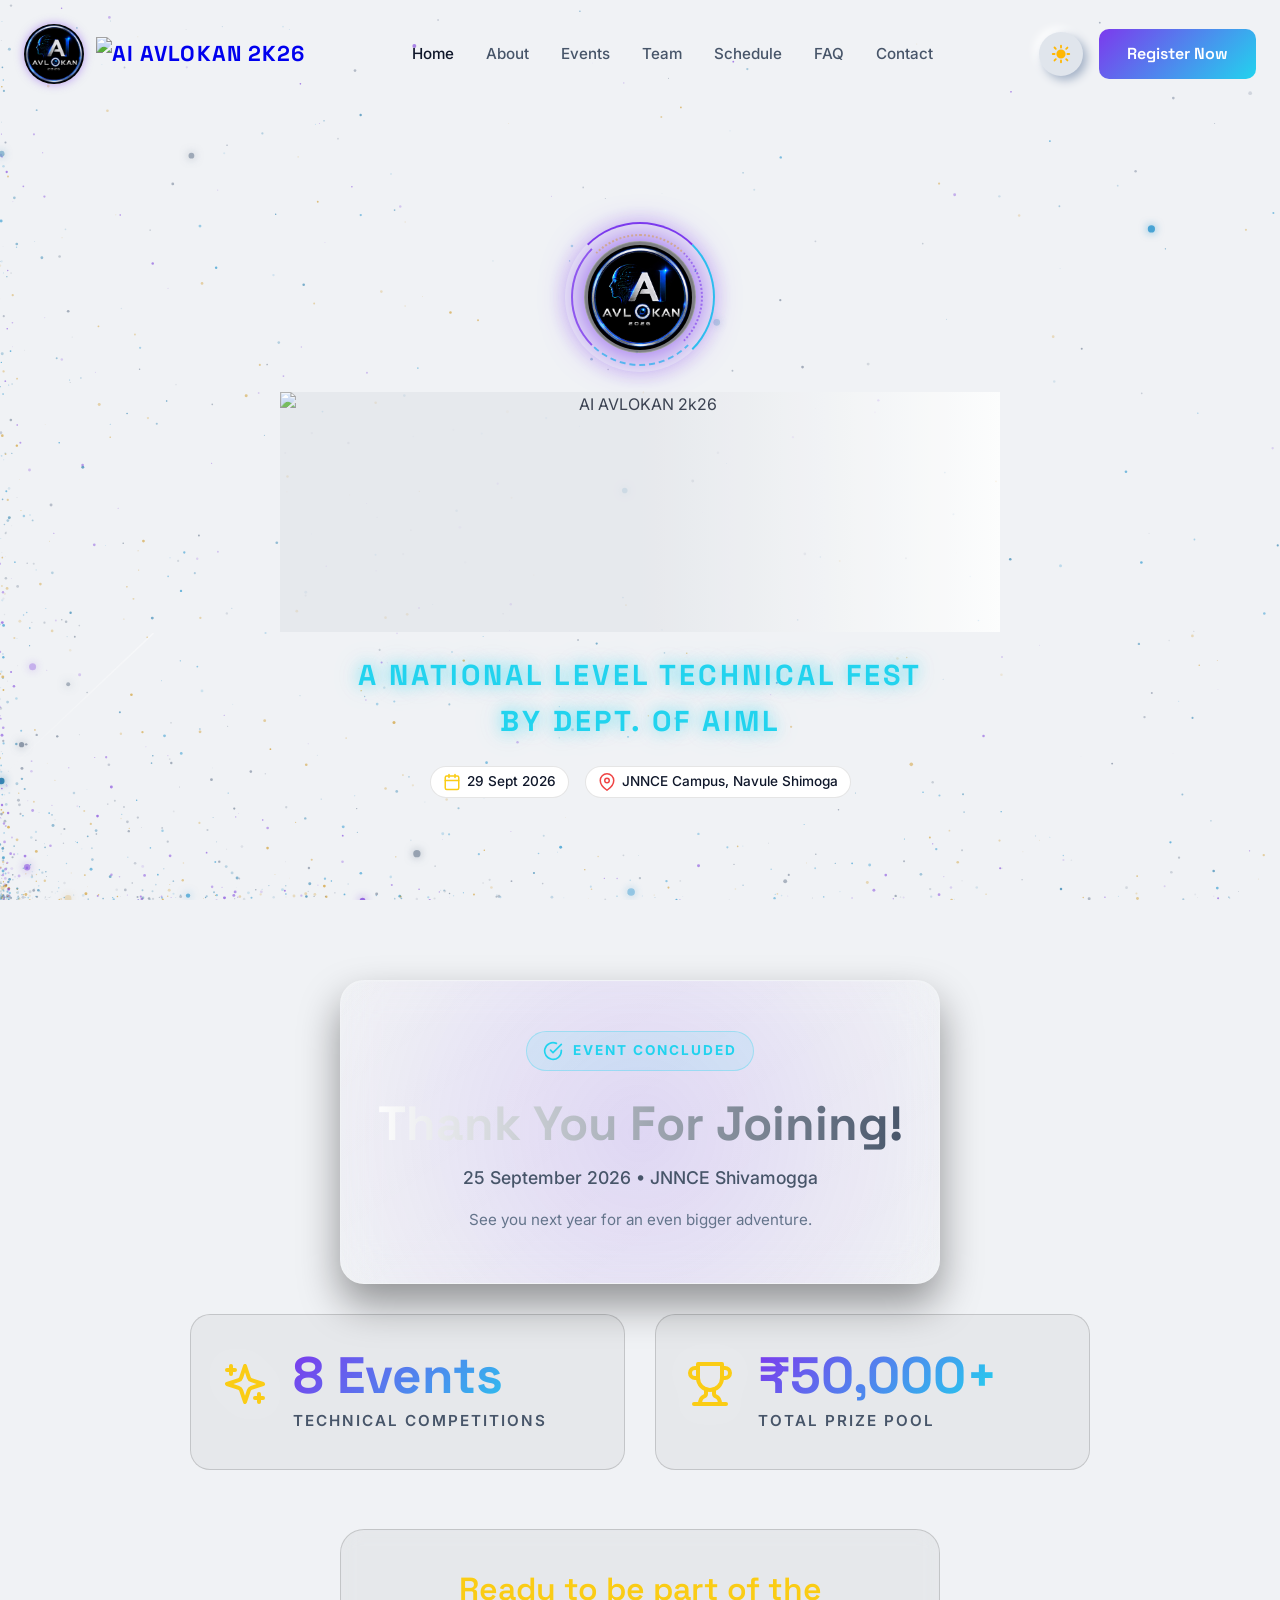
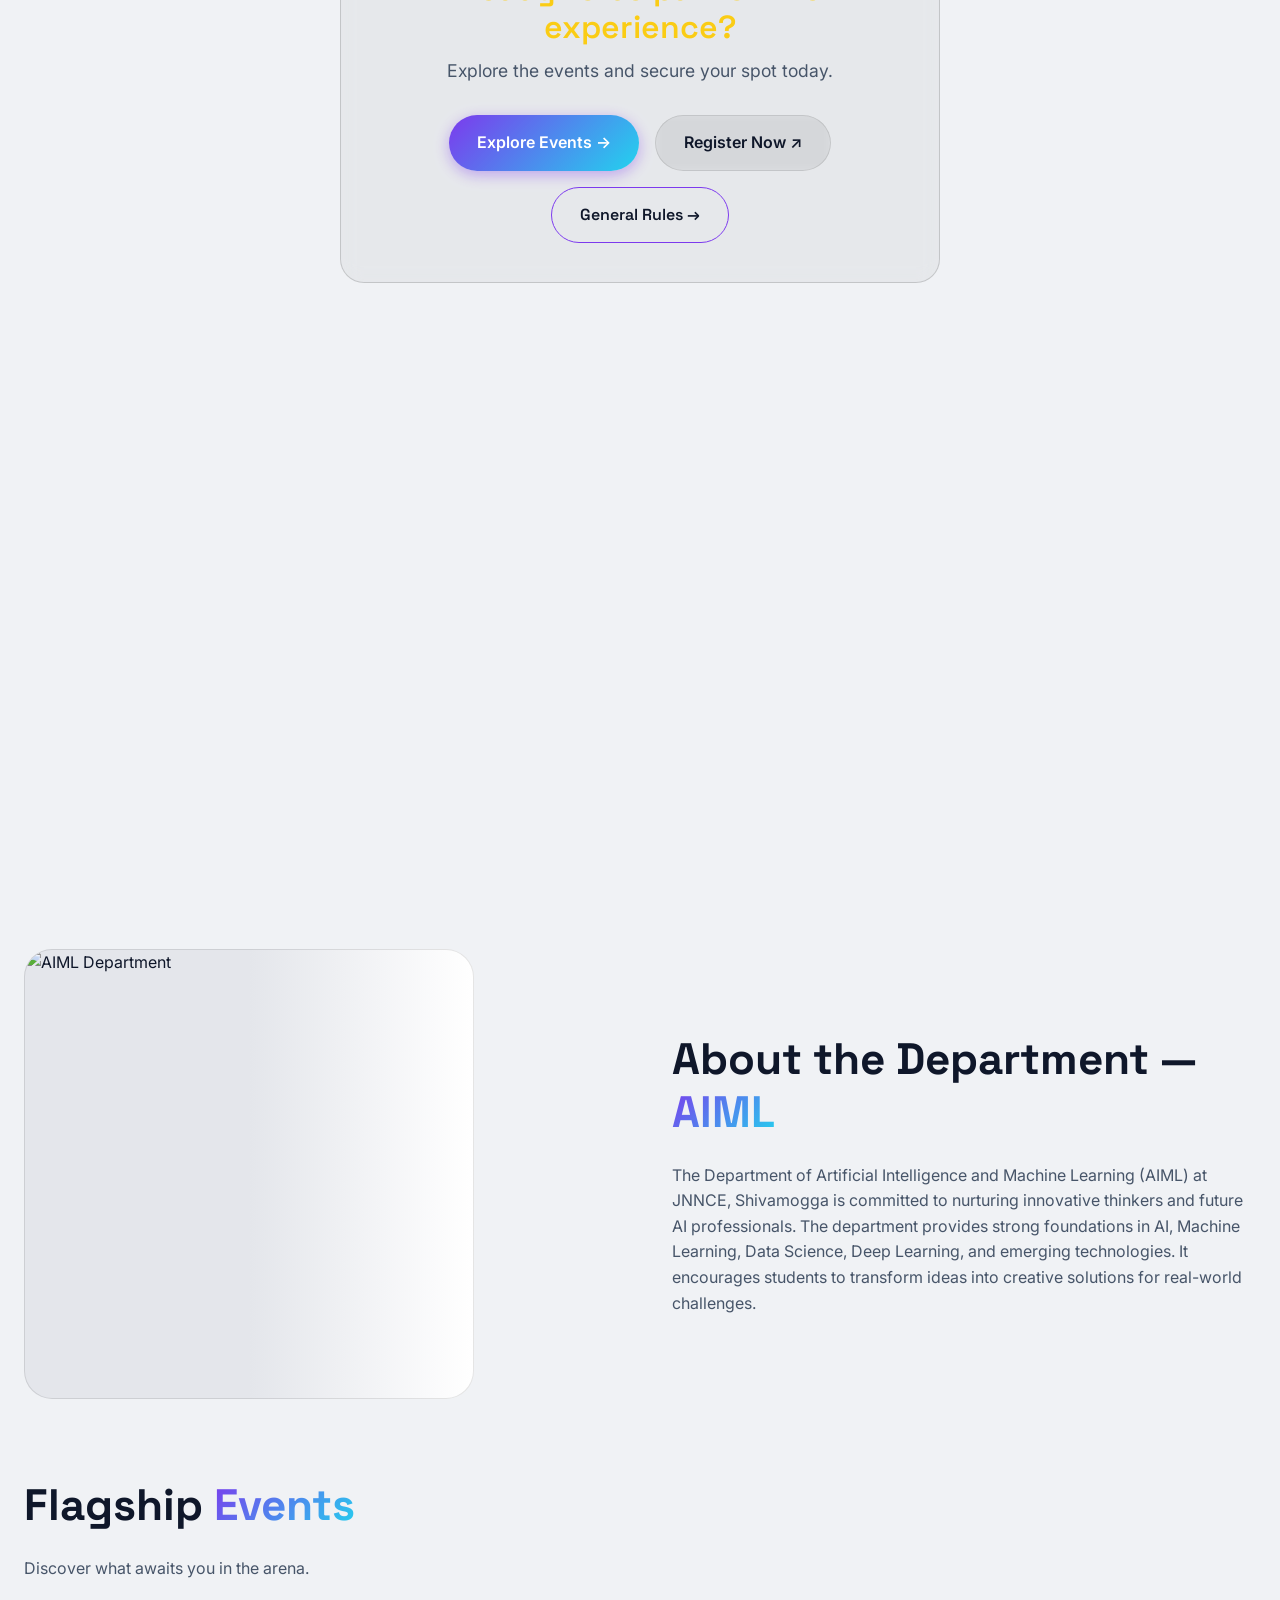
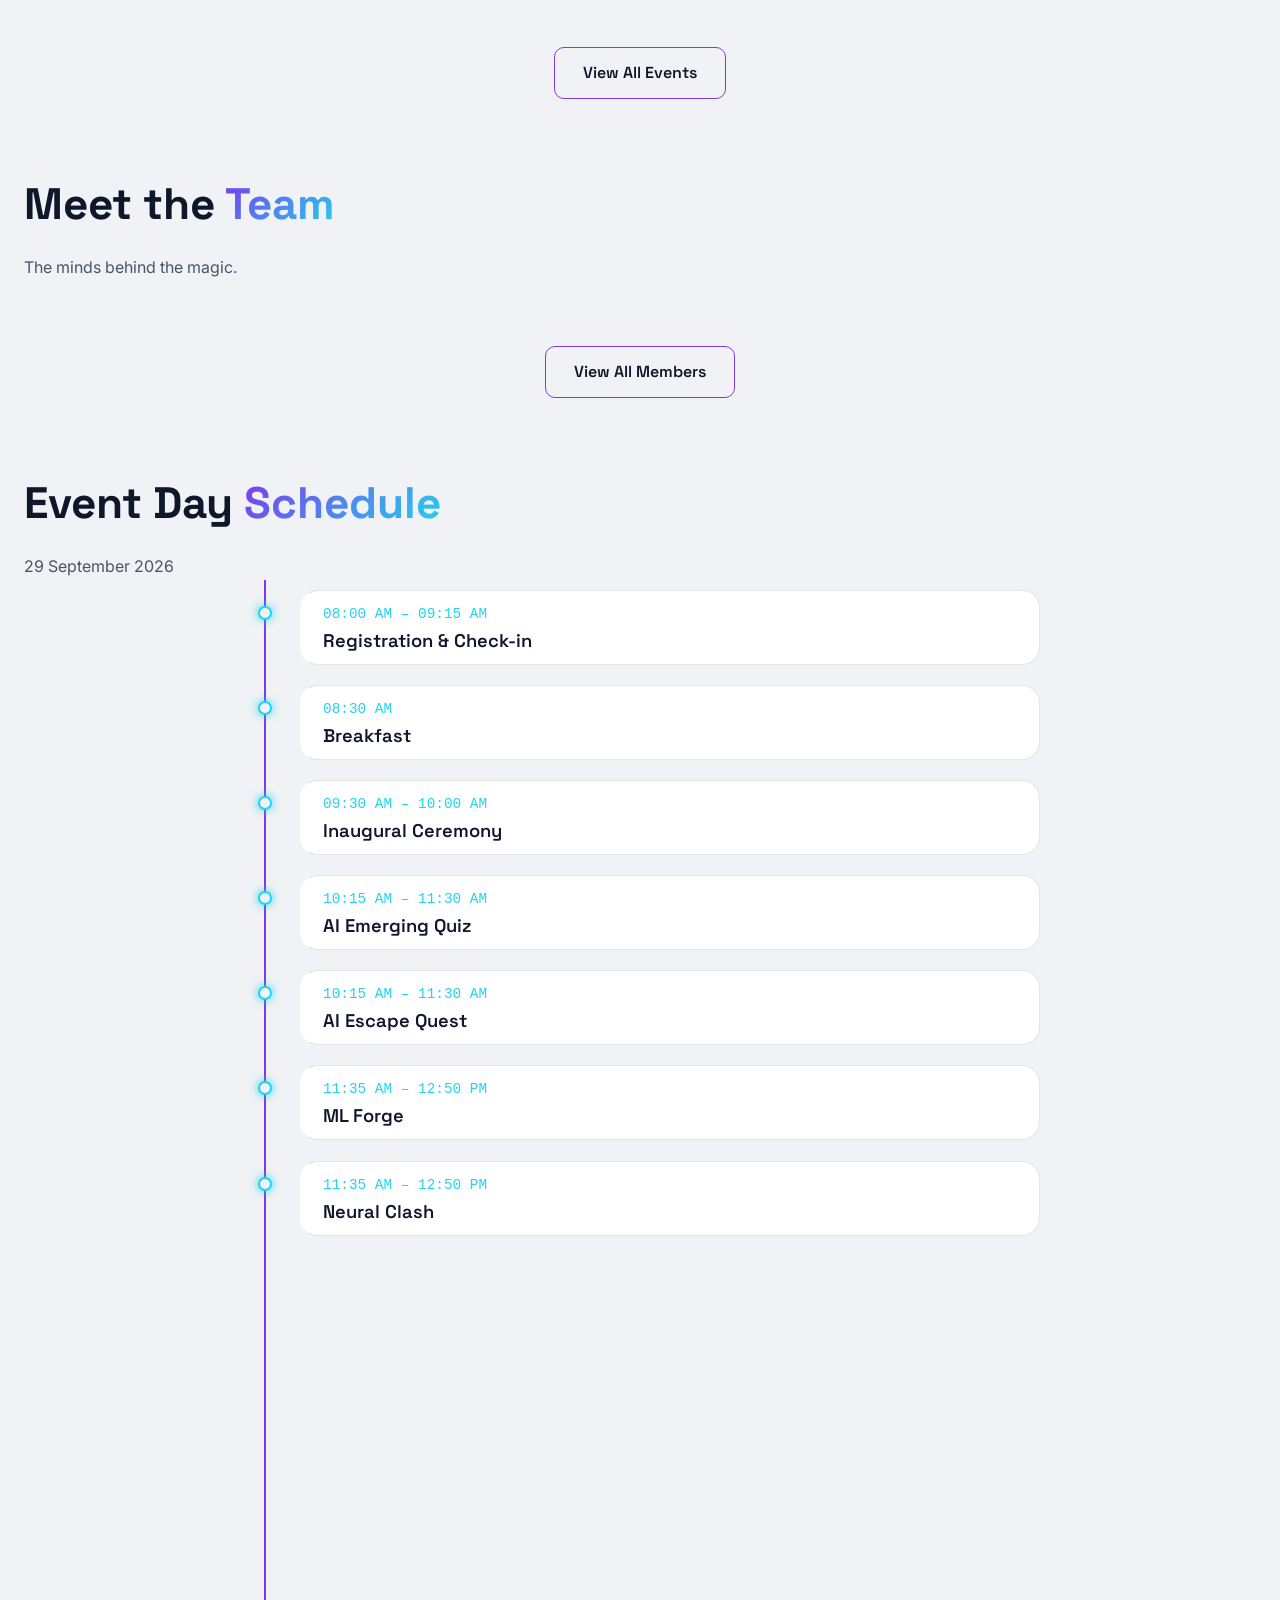
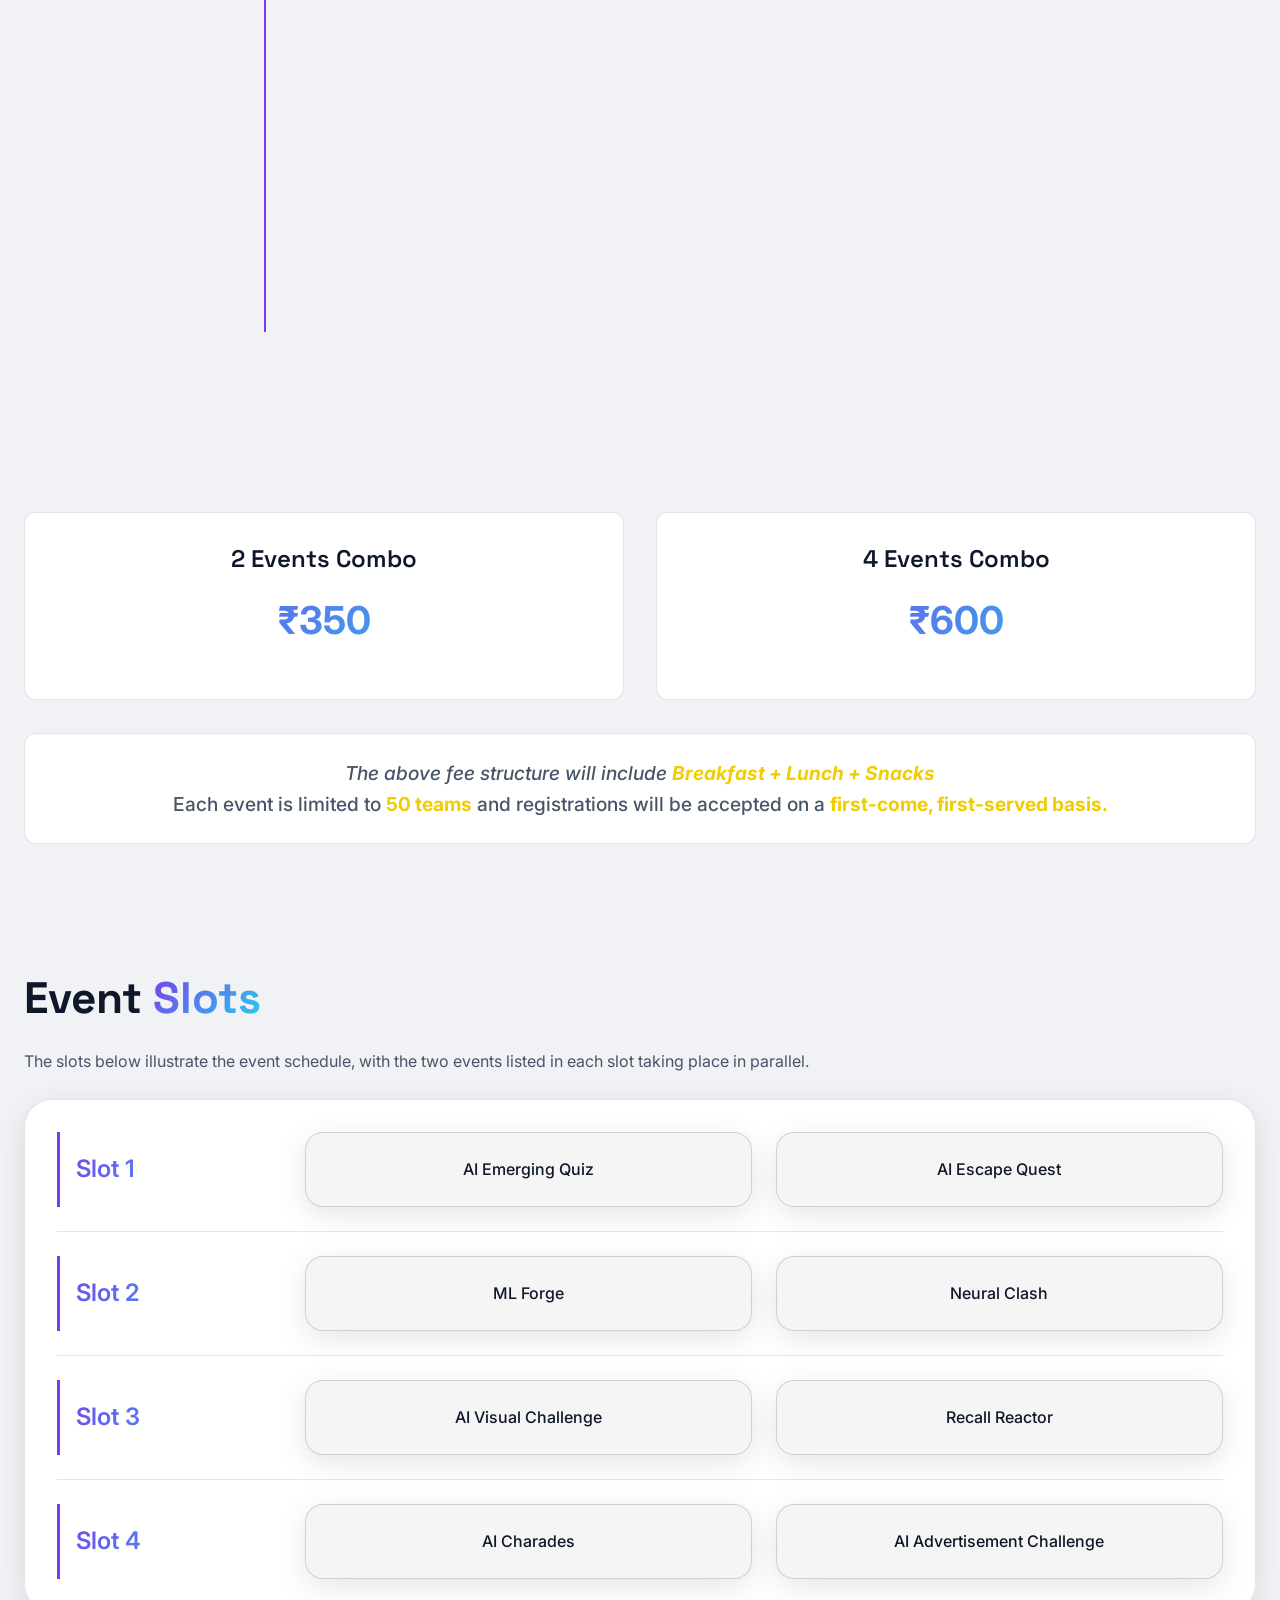
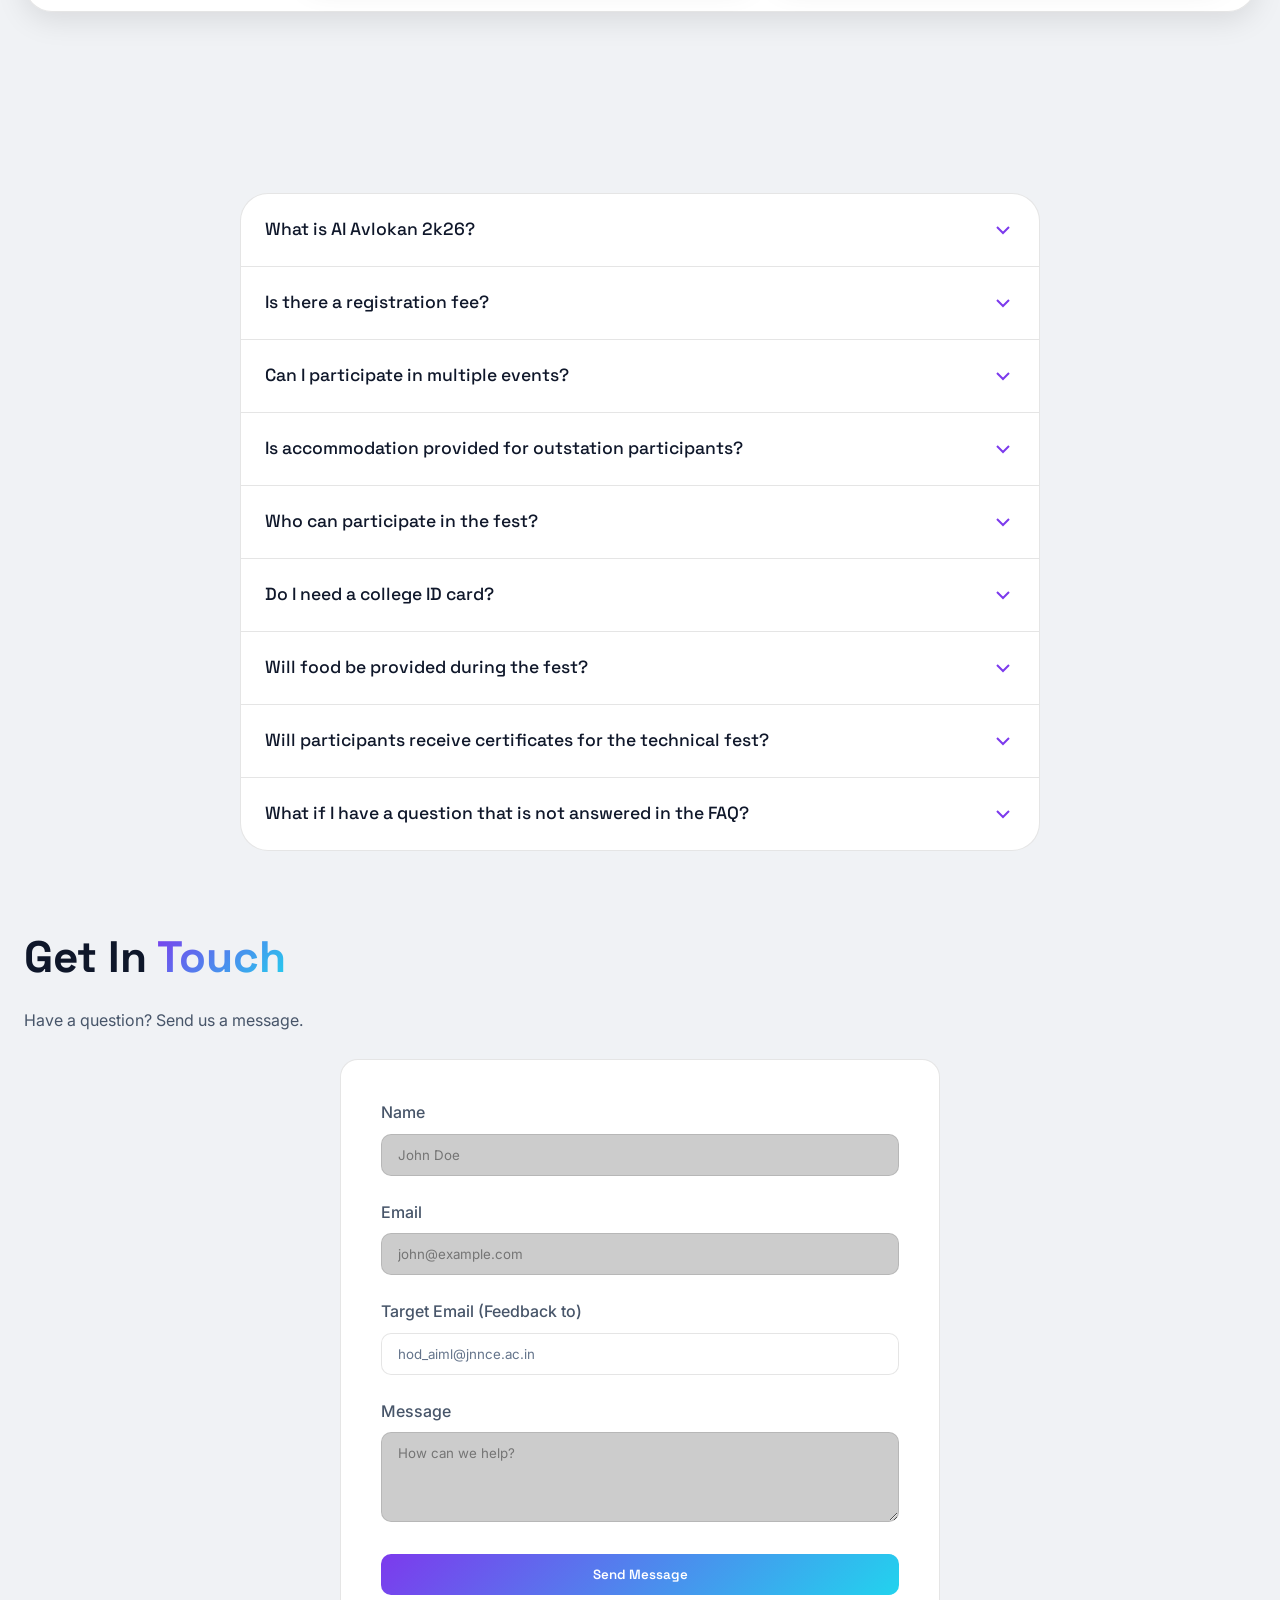
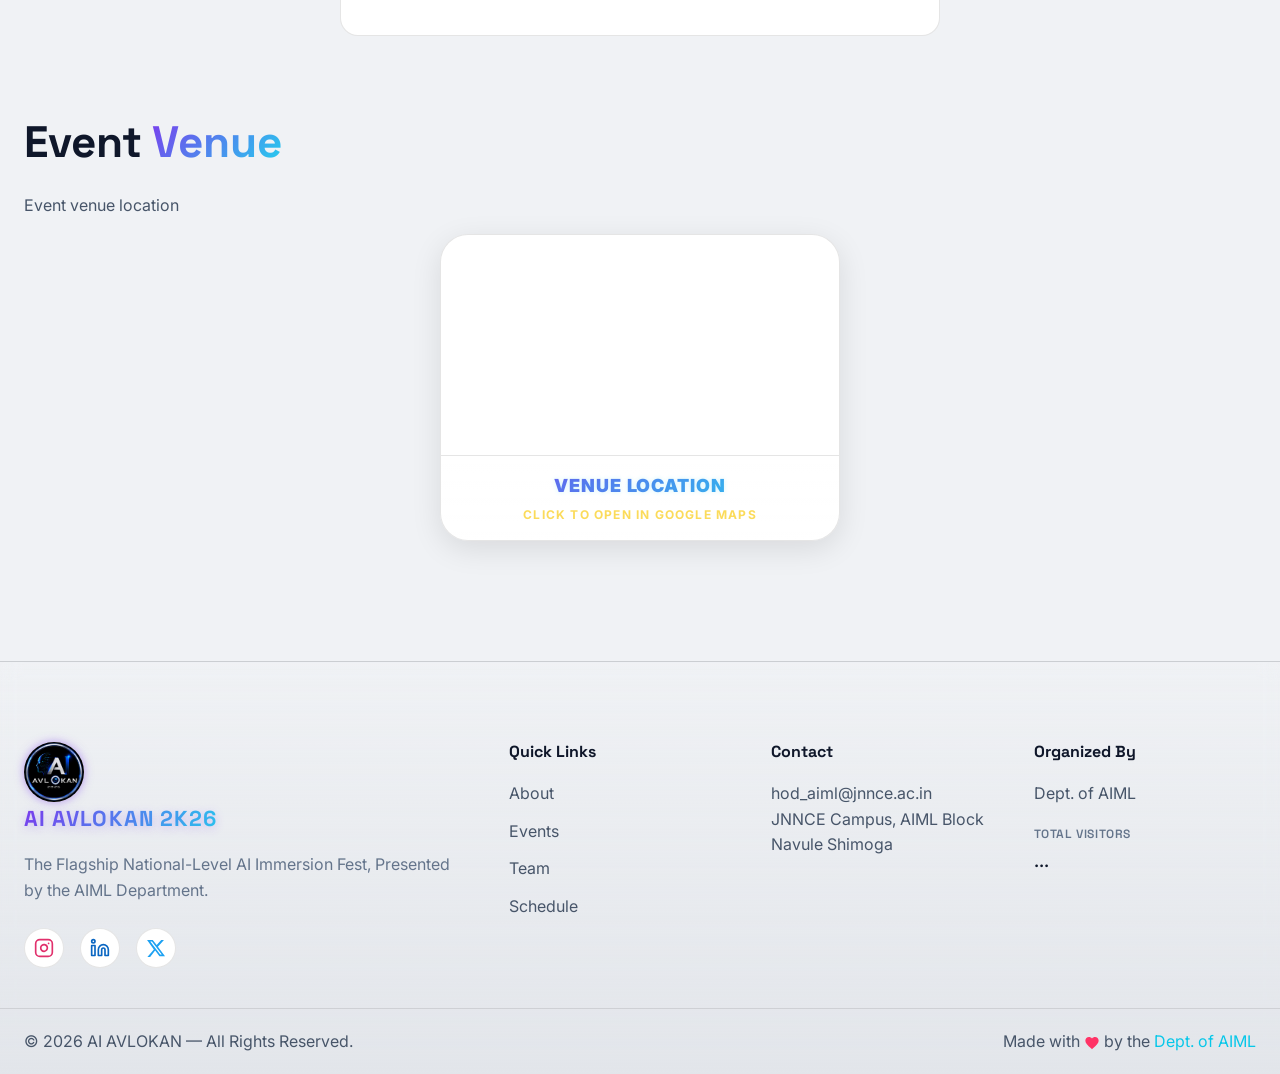
==== index.html @ 53b82b9b "logo change and 2 rule book change and ctrl+s on all the pages" ====
<!DOCTYPE html>
<html lang="en">

<head>
  <meta charset="UTF-8">
  <meta name="viewport" content="width=device-width, initial-scale=1.0">
  <title>AI AVLOKAN 2k26 | AIML Technical Fest</title>
  <meta name="description"
    content="AI AVLOKAN 2k26 is a premium National Level Technical Fest organized by the Dept. of AIML. Experience the future of technology, innovation, and AI.">

  <!-- Fonts -->
  <link rel="preconnect" href="https://fonts.googleapis.com">
  <link rel="preconnect" href="https://fonts.gstatic.com" crossorigin>
  <link
    href="https://fonts.googleapis.com/css2?family=Inter:wght@400;500;600&family=Space+Grotesk:wght@500;700&display=swap"
    rel="stylesheet">
  <link rel="icon" type="image/png" href="assets/images/AIMLLOGO.png">

  <!-- CSS -->
  <link rel="stylesheet" href="css/style.css">
  <link rel="stylesheet" href="css/animations.css">
  <link rel="stylesheet" href="css/components.css"> <!-- Will create this for component specific styles -->
  <link href="https://unpkg.com/aos@2.3.4/dist/aos.css" rel="stylesheet" />
  <script src="js/theme.js"></script>
</head>

<body>
  <!-- ========================================================
       AR/VR ENTRY OVERLAY
       ======================================================== -->
  <div id="vr-entry" aria-hidden="true">
    <div class="atmosphere"></div>
    <div class="boot-label">INITIALIZING IMMERSIVE INTERFACE</div>
    <div class="goggles" aria-hidden="true">
      <div class="goggle-shell">
        <svg viewBox="0 0 1793 904" preserveAspectRatio="none">
          <defs>
            <filter id="glow" x="-100%" y="-100%" width="300%" height="300%">
              <feGaussianBlur stdDeviation="5" result="blur" />
              <feMerge>
                <feMergeNode in="blur" />
                <feMergeNode in="SourceGraphic" />
              </feMerge>
            </filter>
            <filter id="waveGlow" x="-50%" y="-100%" width="200%" height="300%">
              <feGaussianBlur stdDeviation="2" result="b" />
              <feMerge>
                <feMergeNode in="b" />
                <feMergeNode in="SourceGraphic" />
              </feMerge>
            </filter>
          </defs>
          <path class="frame-glow"
            d="M170 493 C170 302 330 187 510 187 C650 187 743 224 896 224 C1050 224 1140 187 1285 187 C1465 187 1625 302 1625 493 C1625 683 1465 798 1285 798 C1140 798 1050 660 896 660 C743 660 650 798 510 798 C330 798 170 683 170 493Z" />
          <path class="frame-glow-2"
            d="M184 493 C184 315 335 202 512 202 C655 202 758 238 896 238 C1035 238 1137 202 1281 202 C1458 202 1609 315 1609 493 C1609 671 1458 784 1281 784 C1137 784 1035 646 896 646 C758 646 655 784 512 784 C335 784 184 671 184 493Z" />
          <path
            d="M225 493 C225 335 365 245 525 245 C660 245 748 278 896 278 C1045 278 1133 245 1268 245 C1428 245 1568 335 1568 493 C1568 650 1428 741 1268 741 C1133 741 1045 607 896 607 C748 607 660 741 525 741 C365 741 225 650 225 493Z"
            fill="none" stroke="rgba(141,67,255,.22)" stroke-width="1" />
        </svg>
      </div>
      <div class="lens">
        <div class="data-noise"></div>
        <div class="side-control left">
          <div class="side-arc"></div>
          <div class="ticks"></div>
        </div>
        <div class="side-control right">
          <div class="side-arc"></div>
          <div class="ticks"></div>
        </div>
        <div class="center-seam"></div>
        <section class="hud">
          <div class="hud-frame"></div>
          <div class="hud-dots"><i></i><i></i><i></i><i></i></div>
          <div class="cross a"></div>
          <div class="cross b"></div>
          <div class="hud-title">AI AVLOKAN 2k26</div>
          <div class="hud-meta">SYSTEM / BOOT / IMMERSIVE INTERFACE</div>
          <div class="hud-progress">
            <div class="progress-fill"></div>
            <div class="progress-sheen"></div>
          </div>
          <div class="percent" id="percent-value">0 %</div>
        </section>
        <div class="telemetry">
          <div class="dial">50</div>
          <div class="dial">87</div>
          <div class="dial">21</div>
          <div class="bars">
            <span></span><span></span><span></span><span></span><span></span><span></span><span></span><span></span><span></span>
          </div>
        </div>
        <div class="wave">
          <svg viewBox="0 0 180 70" preserveAspectRatio="none">
            <path
              d="M0 36 C16 10 28 58 43 36 S67 2 83 36 S111 69 128 36 S153 17 180 36 L180 54 C153 35 145 54 128 54 S99 38 83 54 S58 76 43 54 S16 34 0 54Z" />
          </svg>
        </div>
        <div class="brand-mark">TF</div>
      </div>
    </div>
  </div>

  <!-- Scroll Progress -->
  <div id="scroll-progress"></div>

  <!-- Navbar -->
  <nav class="navbar">
    <div class="container navbar__inner">
      <a href="index.html" class="navbar__logo">
        <img src="assets/images/AI_AVLOKAN_LOGO.jpeg" alt="Logo" class="logo-mark-img dynamic-logo">
        <img src="assets/images/AI_AVLOKAN_2k26.png" alt="AI AVLOKAN 2K26" class="logo-text-img">
      </a>

      <div class="nav-links">
        <a href="index.html" class="active">Home</a>
        <a href="#about">About</a>
        <a href="events.html">Events</a>
        <a href="team.html">Team</a>
        <a href="#schedule">Schedule</a>
        <a href="#faq">FAQ</a>
        <a href="#contact">Contact</a>
        <a href="#register" class="btn btn-primary mobile-nav-cta registration-btn" style="color: white;">Register
          Now</a>
      </div>

      <div class="nav-actions">
        <button id="theme-toggle" class="neu-btn" aria-label="Toggle theme">
          <!-- Sun SVG -->
          <svg class="theme-icon sun-icon" viewBox="0 0 24 24">
            <path
              d="M12,2A1,1,0,0,1,13,3V5A1,1,0,0,1,11,5V3A1,1,0,0,1,12,2Zm0,16a1,1,0,0,1,1,1v2a1,1,0,0,1-2,0V19A1,1,0,0,1,12,18ZM4.22,4.22A1,1,0,0,1,5.64,4.22L7.05,5.64a1,1,0,0,1-1.41,1.41L4.22,5.64A1,1,0,0,1,4.22,4.22ZM16.95,16.95a1,1,0,0,1,1.41,0l1.41,1.41a1,1,0,0,1-1.41,1.41l-1.41-1.41A1,1,0,0,1,16.95,16.95ZM2,12a1,1,0,0,1,1-1H5A1,1,0,0,1,5,13H3A1,1,0,0,1,2,12Zm16,0a1,1,0,0,1,1-1h2a1,1,0,0,1,0,2H19A1,1,0,0,1,18,12ZM4.22,19.78a1,1,0,0,1,0-1.41L5.64,16.95a1,1,0,0,1,1.41,1.41l-1.41,1.41A1,1,0,0,1,4.22,19.78ZM16.95,7.05a1,1,0,0,1,0-1.41l1.41-1.41a1,1,0,0,1,1.41,1.41L18.36,7.05A1,1,0,0,1,16.95,7.05ZM12,7A5,5,0,1,0,17,12,5,5,0,0,0,12,7Z" />
          </svg>
          <!-- Moon SVG -->
          <svg class="theme-icon moon-icon" viewBox="0 0 24 24">
            <path
              d="M20.74,17.26A10,10,0,1,1,6.74,3.26a1,1,0,0,1,1,1.21,8,8,0,1,0,11.83,11.83A1,1,0,0,1,20.74,17.26Z" />
          </svg>
        </button>
        <a href="#register" class="btn btn-primary nav-cta registration-btn">Register Now</a>
        <div class="burger-wrap">
          <button class="menu-toggle burger" aria-label="Toggle menu" aria-expanded="false">
            <div class="lines">
              <span></span>
              <span></span>
              <span></span>
            </div>
          </button>
        </div>
      </div>
    </div>
  </nav>

  <!-- Hero Section -->
  <header class="hero">
    <div class="hero__content">
      <div class="hero__logo-wrapper" aria-hidden="true">
        <div class="multi-ring-container">
          <div class="ring ring-1"></div>
          <div class="ring ring-2"></div>
          <div class="ring ring-3"></div>
          <div class="ring ring-core">
            <img src="assets/images/AI_AVLOKAN_LOGO.jpeg" alt="AIML Logo" class="core-inner-img dynamic-logo">
          </div>
        </div>
      </div>

      <div class="hero__wordmark-slot">
        <!-- Replaces plain text title -->
        <img src="assets/images/AI_AVLOKAN.png" alt="AI AVLOKAN 2k26" class="hero__wordmark glitch-flicker skeleton"
          loading="lazy" onload="this.classList.remove('skeleton')">
      </div>

      <p class="hero__tagline" style="margin: 0 15px;">A National Level Technical Fest by Dept. of AIML</p>

      <div class="hero__meta reveal reveal-delay-2">
        <span class="badge"><svg width="18" height="18" viewBox="0 0 24 24" fill="none" stroke="var(--accent-gold)"
            stroke-width="2" stroke-linecap="round" stroke-linejoin="round" style="margin-right: 6px;">
            <rect x="3" y="4" width="18" height="18" rx="2" ry="2"></rect>
            <line x1="16" y1="2" x2="16" y2="6"></line>
            <line x1="8" y1="2" x2="8" y2="6"></line>
            <line x1="3" y1="10" x2="21" y2="10"></line>
          </svg> 29 Sept 2026</span>
        <span class="badge"><svg width="18" height="18" viewBox="0 0 24 24" fill="none" stroke="var(--live-red)"
            stroke-width="2" stroke-linecap="round" stroke-linejoin="round" style="margin-right: 6px;">
            <path d="M21 10c0 7-9 13-9 13s-9-6-9-13a9 9 0 0 1 18 0z"></path>
            <circle cx="12" cy="10" r="3"></circle>
          </svg> JNNCE Campus, Navule Shimoga</span>
      </div>
    </div>

  </header>

  <!-- Countdown & Stats -->
  <section class="countdown-stats" id="stats">
    <div class="container">
      <div id="countdown-container">
        <div id="countdown-grid" class="cyber-countdown reveal">

          <div class="cyber-box" data-aos="flip-up" data-aos-delay="0">
            <div class="flip-digit" id="cd-days">00</div>
            <small>DAYS</small>
          </div>

          <div class="cyber-box" data-aos="flip-up" data-aos-delay="150">
            <div class="flip-digit" id="cd-hours">00</div>
            <small>HOURS</small>
          </div>

          <div class="cyber-box" data-aos="flip-up" data-aos-delay="300">
            <div class="flip-digit" id="cd-mins">00</div>
            <small>MINS</small>
          </div>

          <div class="cyber-box" data-aos="flip-up" data-aos-delay="450">
            <div class="flip-digit" id="cd-secs">00</div>
            <small>SECS</small>
          </div>

        </div>
      </div>
      <div id="countdown-message" class="countdown-message text-center" style="display:none;"></div>

      <div id="stats-section" class="cyber-stats-grid reveal reveal-delay-1">
        <div class="cyber-stat-panel">
          <div class="cyber-stat-icon">
            <svg width="48" height="48" viewBox="0 0 24 24" fill="none" stroke="var(--accent-gold)" stroke-width="2"
              stroke-linecap="round" stroke-linejoin="round">
              <path
                d="m12 3-1.912 5.813a2 2 0 0 1-1.275 1.275L3 12l5.813 1.912a2 2 0 0 1 1.275 1.275L12 21l1.912-5.813a2 2 0 0 1 1.275-1.275L21 12l-5.813-1.912a2 2 0 0 1-1.275-1.275L12 3Z">
              </path>
              <path d="M5 3v4"></path>
              <path d="M19 17v4"></path>
              <path d="M3 5h4"></path>
              <path d="M17 19h4"></path>
            </svg>
          </div>
          <div class="cyber-stat-info" data-aos="fade-left">
            <h2 class="stat-number" data-target="8" data-suffix=" Events">0</h2>
            <p>Technical Competitions</p>
          </div>
        </div>
        <div class="cyber-stat-panel" data-aos="fade-right">
          <div class="cyber-stat-icon">
            <svg width="48" height="48" viewBox="0 0 24 24" fill="none" stroke="var(--accent-gold)" stroke-width="2"
              stroke-linecap="round" stroke-linejoin="round">
              <path d="M6 9H4.5a2.5 2.5 0 0 1 0-5H6"></path>
              <path d="M18 9h1.5a2.5 2.5 0 0 0 0-5H18"></path>
              <path d="M4 22h16"></path>
              <path d="M10 14.66V17c0 .55-.47.98-.97 1.21C7.85 18.75 7 20.24 7 22"></path>
              <path d="M14 14.66V17c0 .55.47.98.97 1.21C16.15 18.75 17 20.24 17 22"></path>
              <path d="M18 2H6v7a6 6 0 0 0 12 0V2Z"></path>
            </svg>
          </div>
          <div class="cyber-stat-info">
            <h2 class="stat-number" data-target="50000" data-prefix="₹" data-suffix="+">0</h2>
            <p>Total Prize Pool</p>
          </div>
        </div>
      </div>

      <div class="cta-group reveal reveal-delay-2">
        <h3 class="cta-headline" style="color: var(--accent-gold);">Ready to be part of the experience?</h3>
        <p class="cta-subtext">Explore the events and secure your spot today.</p>
        <div class="cta-buttons">
          <a href="events.html" class="cta-btn-primary">Explore Events &rarr;</a>
          <a href="#register" class="cta-btn-secondary registration-btn">Register Now &nearr;</a>
          <a href="#" class="btn btn-secondary general-rules-btn"
            style="padding: 14px 28px; border-radius: 50px;">General Rules &rarr;</a>
        </div>
      </div>
    </div>
  </section>

  <!-- About Section -->
  <section id="about" class="about-section">
    <div class="container">
      <div class="about-grid">
        <div class="about-content reveal-left">
          <h2>About <span class="gradient-text">AI AVLOKAN 2k26</span></h2>
          <p>AI AVLOKAN 2K26 is the Flagship National-Level AI Immersion Fest, presented by the AIML Department of
            JNNCE, Shivamogga.
            It brings together students, innovators, and AI enthusiasts to explore the exciting world of Artificial
            Intelligence and emerging technologies.
            Through engaging challenges, quizzes, creative competitions, and hands-on experiences, participants put
            their skills and ideas to the test.
            The fest is designed to foster innovation, collaboration, creativity, and problem-solving in a dynamic
            AI-driven environment.</p>
          <div class="about-chips">
            <span class="chip">AI Challenges</span>
            <span class="chip">Tech Competitions</span>
            <span class="chip">Future Tech</span>
            <span class="chip">AI Innovation</span>
          </div>
        </div>
        <div class="about-image reveal-right">
          <img src="assets/images/AI_AVLOKAN_LOGO.jpeg" alt="Fest Event" class="skeleton glass-panel" loading="lazy"
            onload="this.classList.remove('skeleton')">
        </div>
      </div>

      <div class="about-grid reverse-mobile mt-6">
        <div class="about-image reveal-left">
          <img src="https://res.cloudinary.com/dsojrrb9j/image/upload/v1787410666/falcon_logo_eytegb.jpg"
            alt="AIML Department" class="skeleton glass-panel" loading="lazy"
            onload="this.classList.remove('skeleton')">
        </div>
        <div class="about-content reveal-right">
          <h2>About the Department &mdash; <span class="gradient-text">AIML</span></h2>
          <p>The Department of Artificial Intelligence and Machine Learning (AIML) at JNNCE, Shivamogga is committed to
            nurturing innovative thinkers and future AI professionals.
            The department provides strong foundations in AI, Machine Learning, Data Science, Deep Learning, and
            emerging technologies. It encourages students to transform ideas into creative solutions for real-world
            challenges.</p>
        </div>
      </div>
    </div>
  </section>

  <!-- Events Preview Section -->
  <section id="events" class="events-section">
    <div class="container">
      <div class="section-header reveal">
        <h2>Flagship <span class="gradient-text">Events</span></h2>
        <p style="padding-bottom: 25px;">Discover what awaits you in the arena.</p>
      </div>

      <!-- Injected by events.js -->
      <div id="featured-event-container" class="featured-event-grid"></div>

      <div class="centered-cta mt-4 reveal">
        <a href="events.html" class="btn btn-secondary">View All Events</a>
      </div>
    </div>
  </section>

  <!-- Team Preview Section -->
  <section id="team" class="team-section">
    <div class="container">
      <div class="section-header reveal">
        <h2>Meet the <span class="gradient-text">Team</span></h2>
        <p style="padding-bottom: 25px;">The minds behind the magic.</p>
      </div>

      <!-- Injected by team.js -->
      <div id="team-preview-container" class="team-grid"></div>

      <div class="centered-cta mt-4 reveal">
        <a href="team.html" class="btn btn-secondary">View All Members</a>
      </div>
    </div>
  </section>

  <!-- Schedule Section -->
  <section id="schedule" class="schedule-section">
    <div class="container">
      <div class="section-header reveal">
        <h2>Event Day <span class="gradient-text">Schedule</span></h2>
        <p>29 September 2026</p>
      </div>

      <div class="timeline">
        <!-- Rendered via HTML for simplicity -->
        <div class="timeline-item reveal">
          <div class="timeline-dot"></div>
          <div class="timeline-content glass-panel">
            <span class="time">08:00 AM – 09:15 AM</span>
            <h3>Registration & Check-in</h3>
          </div>
        </div>
        <div class="timeline-item reveal">
          <div class="timeline-dot"></div>
          <div class="timeline-content glass-panel">
            <span class="time">08:30 AM</span>
            <h3>Breakfast</h3>
          </div>
        </div>
        <div class="timeline-item reveal">
          <div class="timeline-dot"></div>
          <div class="timeline-content glass-panel">
            <span class="time">09:30 AM – 10:00 AM</span>
            <h3>Inaugural Ceremony</h3>
          </div>
        </div>
        <div class="timeline-item reveal">
          <div class="timeline-dot"></div>
          <div class="timeline-content glass-panel">
            <span class="time">10:15 AM – 11:30 AM</span>
            <h3>AI Emerging Quiz</h3>
          </div>
        </div>
        <div class="timeline-item reveal">
          <div class="timeline-dot"></div>
          <div class="timeline-content glass-panel">
            <span class="time">10:15 AM – 11:30 AM</span>
            <h3>AI Escape Quest</h3>
          </div>
        </div>
        <div class="timeline-item reveal">
          <div class="timeline-dot"></div>
          <div class="timeline-content glass-panel">
            <span class="time">11:35 AM – 12:50 PM</span>
            <h3>ML Forge</h3>
          </div>
        </div>
        <div class="timeline-item reveal">
          <div class="timeline-dot"></div>
          <div class="timeline-content glass-panel">
            <span class="time">11:35 AM – 12:50 PM</span>
            <h3>Neural Clash</h3>
          </div>
        </div>
        <div class="timeline-item reveal">
          <div class="timeline-dot"></div>
          <div class="timeline-content glass-panel">
            <span class="time">12:50 PM – 01:45 PM</span>
            <h3>Lunch</h3>
          </div>
        </div>
        <div class="timeline-item reveal">
          <div class="timeline-dot"></div>
          <div class="timeline-content glass-panel">
            <span class="time">02:00 PM – 03:30 PM</span>
            <h3>AI Visual Challenge</h3>
          </div>
        </div>
        <div class="timeline-item reveal">
          <div class="timeline-dot"></div>
          <div class="timeline-content glass-panel">
            <span class="time">02:00 PM – 03:30 PM</span>
            <h3>Recall Reactor</h3>
          </div>
        </div>
        <div class="timeline-item reveal">
          <div class="timeline-dot"></div>
          <div class="timeline-content glass-panel">
            <span class="time">03:40 PM – 05:00 PM</span>
            <h3>AI Advertisement Challenge</h3>
          </div>
        </div>
        <div class="timeline-item reveal">
          <div class="timeline-dot"></div>
          <div class="timeline-content glass-panel">
            <span class="time">03:40 PM – 05:00 PM</span>
            <h3>AI Charades</h3>
          </div>
        </div>
        <div class="timeline-item reveal">
          <div class="timeline-dot"></div>
          <div class="timeline-content glass-panel">
            <span class="time">05:15 PM – 06:00 PM</span>
            <h3>Valedictory & Prize Distribution</h3>
          </div>
        </div>
        <div class="timeline-item reveal">
          <div class="timeline-dot"></div>
          <div class="timeline-content glass-panel">
            <span class="time">06:15 PM</span>
            <h3>Snacks & Conclusion</h3>
          </div>
        </div>
      </div>
    </div>
  </section>

  <!-- Fee Structure Section -->
  <section id="fee-structure" class="fee-section" style="padding: 4rem 0;">
    <div class="container">
      <div class="section-header reveal">
        <h2>Fee <span class="gradient-text">Structure</span></h2>
      </div>
      <div class="fee-cards"
        style="display: flex; gap: 2rem; justify-content: center; flex-wrap: wrap; text-align: center;">
        <div class="fee-card glass-panel reveal" style="padding: 2rem; border-radius: 12px; flex: 1; min-width: 250px;">
          <h3>2 Events Combo</h3>
          <p class="gradient-text" style="font-size: clamp(2rem, 3vw, 2.5rem); font-weight: bold; margin: 1rem 0;">₹350
          </p>
        </div>
        <div class="fee-card glass-panel reveal" style="padding: 2rem; border-radius: 12px; flex: 1; min-width: 250px;">
          <h3>4 Events Combo</h3>
          <p class="gradient-text" style="font-size: clamp(2rem, 3vw, 2.5rem); font-weight: bold; margin: 1rem 0;">₹600
          </p>
        </div>
      </div>
      <div class="fee-note glass-panel reveal"
        style="margin-top: 2rem; padding: 1.5rem; text-align: center; border-radius: 12px;">
        <p style="margin: 0; font-size: 1.2rem; font-weight: 500;"><em>The above fee structure will include <strong
              style="color: #f0cc00ff;">Breakfast + Lunch + Snacks</strong></em></p>
        <p style="margin: 0; font-size: 1.2rem; font-weight: 500;">
          Each event is limited to <strong style="color: #f0cc00ff;">50 teams</strong> and registrations will be
          accepted on a
          <strong style="color: #f0cc00ff;">first-come, first-served basis.</strong>
        </p>
      </div>
    </div>
  </section>

  <!-- Slots Section -->
  <section id="slots" class="slots-section" style="padding: 4rem 0;">
    <div class="container">
      <div class="section-header reveal">
        <h2>Event <span class="gradient-text">Slots</span></h2>
        <p style="padding-bottom: 25px; color: var(--text-secondary);">
          The slots below illustrate the event schedule, with the two events listed in each slot taking place in
          parallel.
        </p>
      </div>

      <div class="slots-container reveal">

        <!-- Slot 1 -->
        <div class="slot-row">
          <div class="slot-name gradient-text">Slot 1</div>
          <div class="slot-event">AI Emerging Quiz</div>
          <div class="slot-event">AI Escape Quest</div>
        </div>

        <!-- Slot 2 -->
        <div class="slot-row">
          <div class="slot-name gradient-text">Slot 2</div>
          <div class="slot-event">ML Forge</div>
          <div class="slot-event">Neural Clash</div>
        </div>

        <!-- Slot 3 -->
        <div class="slot-row">
          <div class="slot-name gradient-text">Slot 3</div>
          <div class="slot-event">AI Visual Challenge</div>
          <div class="slot-event">Recall Reactor</div>
        </div>

        <!-- Slot 4 -->
        <div class="slot-row">
          <div class="slot-name gradient-text">Slot 4</div>
          <div class="slot-event">AI Charades</div>
          <div class="slot-event">AI Advertisement Challenge</div>
        </div>

      </div>
    </div>
  </section>

  <!-- FAQ Section -->
  <section id="faq" class="faq-section">
    <div class="container">
      <div class="section-header reveal">
        <h2>Frequently Asked <span class="gradient-text">Questions</span></h2>
      </div>

      <div class="faq-accordion glass-panel reveal">
        <div class="faq-item">
          <div class="faq-question">
            <h3>What is AI Avlokan 2k26?</h3>
            <svg viewBox="0 0 24 24" fill="none" stroke="currentColor" stroke-width="2">
              <path d="M6 9l6 6 6-6" />
            </svg>
          </div>
          <div class="faq-answer">
            <div class="faq-answer-inner">AI Avlokan 2k26 is a national-level technical festival that brings together
              students from colleges and universities to participate in technical competitions,
              challenges, and other exciting events.</div>
          </div>
        </div>
        <div class="faq-item">
          <div class="faq-question">
            <h3>Is there a registration fee?</h3>
            <svg viewBox="0 0 24 24" fill="none" stroke="currentColor" stroke-width="2">
              <path d="M6 9l6 6 6-6" />
            </svg>
          </div>
          <div class="faq-answer">
            <div class="faq-answer-inner">Yes, there is a nominal base registration fee. Check for the Fee Structure
              which is provided.</div>
          </div>
        </div>
        <div class="faq-item">
          <div class="faq-question">
            <h3>Can I participate in multiple events?</h3>
            <svg viewBox="0 0 24 24" fill="none" stroke="currentColor" stroke-width="2">
              <path d="M6 9l6 6 6-6" />
            </svg>
          </div>
          <div class="faq-answer">
            <div class="faq-answer-inner">Yes, as long as the event timings do not overlap. Check the schedule before
              registering.</div>
          </div>
        </div>
        <div class="faq-item">
          <div class="faq-question">
            <h3>Is accommodation provided for outstation participants?</h3>
            <svg viewBox="0 0 24 24" fill="none" stroke="currentColor" stroke-width="2">
              <path d="M6 9l6 6 6-6" />
            </svg>
          </div>
          <div class="faq-answer">
            <div class="faq-answer-inner">Accommodation can be arranged on prior request at a subsidized cost. Please
              inform the Organizers before.</div>
          </div>
        </div>
        <div class="faq-item">
          <div class="faq-question">
            <h3>Who can participate in the fest?</h3>
            <svg viewBox="0 0 24 24" fill="none" stroke="currentColor" stroke-width="2">
              <path d="M6 9l6 6 6-6" />
            </svg>
          </div>
          <div class="faq-answer">
            <div class="faq-answer-inner">Students from colleges, universities, and technical institutions can
              participate. </div>
          </div>
        </div>
        <div class="faq-item">
          <div class="faq-question">
            <h3>Do I need a college ID card?</h3>
            <svg viewBox="0 0 24 24" fill="none" stroke="currentColor" stroke-width="2">
              <path d="M6 9l6 6 6-6" />
            </svg>
          </div>
          <div class="faq-answer">
            <div class="faq-answer-inner">Yes participants are required to present a valid college/institution ID card
              for verification. It is recommended that you carry your ID card throughout the fest.</div>
          </div>
        </div>
        <div class="faq-item">
          <div class="faq-question">
            <h3>Will food be provided during the fest?</h3>
            <svg viewBox="0 0 24 24" fill="none" stroke="currentColor" stroke-width="2">
              <path d="M6 9l6 6 6-6" />
            </svg>
          </div>
          <div class="faq-answer">
            <div class="faq-answer-inner">Yes. Breakfast and lunch will be provided to all registered participants, and
              the cost is included in the registration fee.</div>
          </div>
        </div>
        <div class="faq-item">
          <div class="faq-question">
            <h3>Will participants receive certificates for the technical fest?</h3>
            <svg viewBox="0 0 24 24" fill="none" stroke="currentColor" stroke-width="2">
              <path d="M6 9l6 6 6-6" />
            </svg>
          </div>
          <div class="faq-answer">
            <div class="faq-answer-inner">Yes! All registered participants will receive e-certificates for their
              participation in the fest. In addition, winners of the respective events will receive special winning
              certificates recognizing their achievement and performance.</div>
          </div>
        </div>
        <div class="faq-item">
          <div class="faq-question">
            <h3>What if I have a question that is not answered in the FAQ?</h3>
            <svg viewBox="0 0 24 24" fill="none" stroke="currentColor" stroke-width="2">
              <path d="M6 9l6 6 6-6" />
            </svg>
          </div>
          <div class="faq-answer">
            <div class="faq-answer-inner">You can contact the organizing team through the official contact information
              provided on the website. Our coordinators will be happy to assist you.</div>
          </div>
        </div>
      </div>
    </div>
  </section>

  <!-- Contact Section -->
  <section id="contact" class="contact-section">
    <div class="container">
      <div class="section-header reveal">
        <h2>Get In <span class="gradient-text">Touch</span></h2>
        <p style="padding-bottom: 25px;">Have a question? Send us a message.</p>
      </div>

      <form id="contact-form" class="glass-panel contact-form reveal">
        <div class="form-group">
          <label for="contact-name">Name</label>
          <input type="text" id="contact-name" required placeholder="John Doe">
        </div>
        <div class="form-group">
          <label for="contact-email">Email</label>
          <input type="email" id="contact-email" required placeholder="john@example.com">
        </div>
        <div class="form-group">
          <label for="contact-target">Target Email (Feedback to)</label>
          <input type="email" id="contact-target" value="hod_aiml@jnnce.ac.in" disabled readonly
            style="background-color: rgba(255, 255, 255, 0.05); color: var(--text-muted); cursor: not-allowed;">
        </div>
        <div class="form-group">
          <label for="contact-query">Message</label>
          <textarea id="contact-query" rows="4" required placeholder="How can we help?"></textarea>
        </div>
        <button type="submit" class="btn btn-primary w-full">Send Message</button>
      </form>
    </div>
  </section>

  <!-- Map Widget Section -->
  <section class="location-section">
    <div class="container">
      <div class="section-header reveal">
        <h2>Event <span class="gradient-text">Venue</span></h2>
        <p>Event venue location</p>
      </div>
      <div class="map-widget-container reveal">
        <div class="glass-panel map-widget">
          <!-- CSS Map Filter Wrapper -->
          <div class="map-wrapper">
            <iframe
              src="https://www.google.com/maps/embed?pb=!1m18!1m12!1m3!1d3871.905502549911!2d75.57683586090181!3d13.964230092282794!2m3!1f0!2f0!3f0!3m2!1i1024!2i768!4f13.1!3m3!1m2!1s0x3bbbaede1b7c9bb9%3A0xfb0cf81a73b0ba59!2sJawaharlal%20Nehru%20New%20College%20of%20Engineering!5e0!3m2!1sen!2sin!4v1787333043260!5m2!1sen!2sin"
              width="100%" height="100%" style="border: 0;" allowfullscreen="" loading="lazy"
              referrerpolicy="no-referrer-when-downgrade" title="Venue Map"></iframe>
          </div>
          <!-- Map Link Section -->
          <a href="https://maps.app.goo.gl/XaLKGMwWPM69o3AC6" target="_blank" rel="noreferrer" class="map-link">
            <div class="map-link-title gradient-text">Venue Location</div>
            <div class="map-link-subtitle">Click to open in Google Maps</div>
          </a>
        </div>
      </div>
    </div>
  </section>

  <!-- Footer -->
  <footer class="footer mt-5">
    <div class="container footer-grid">
      <div class="footer-col">
        <a href="index.html" class="navbar__logo">
          <img src="assets/images/AI_AVLOKAN_LOGO.jpeg" alt="Logo" class="logo-mark-img dynamic-logo">
          <span class="logo-text">AI AVLOKAN 2K26</span>
        </a>
        <p class="mt-2 text-muted">The Flagship National-Level AI Immersion Fest, Presented by the AIML Department.</p>
        <div class="social-icons mt-3">
          <a href="https://www.instagram.com/jnnce.aiml/" aria-label="Instagram"><svg width="20" height="20"
              viewBox="0 0 24 24" fill="none" stroke="#E1306C" stroke-width="2" stroke-linecap="round"
              stroke-linejoin="round">
              <rect x="2" y="2" width="20" height="20" rx="5" ry="5"></rect>
              <path d="M16 11.37A4 4 0 1 1 12.63 8 4 4 0 0 1 16 11.37z"></path>
              <line x1="17.5" y1="6.5" x2="17.51" y2="6.5"></line>
            </svg></a>
          <a href="https://www.linkedin.com/posts/jnnce-acm_jnnce-jnnceaiml-falconaiml-activity-7028016541375827968-Ko31"
            aria-label="LinkedIn"><svg width="20" height="20" viewBox="0 0 24 24" fill="none" stroke="#0A66C2"
              stroke-width="2" stroke-linecap="round" stroke-linejoin="round">
              <path d="M16 8a6 6 0 0 1 6 6v7h-4v-7a2 2 0 0 0-2-2 2 2 0 0 0-2 2v7h-4v-7a6 6 0 0 1 6-6z"></path>
              <rect x="2" y="9" width="4" height="12"></rect>
              <circle cx="4" cy="4" r="2"></circle>
            </svg></a>
          <a href="https://x.com/i/jf/onboarding/web?redirect_after_login=%2Fhashtag%2Fjnnce%3Fsrc%3Dhashtag_click&mode=login"
            aria-label="X (Twitter)"><svg width="20" height="20" viewBox="0 0 24 24" fill="#1DA1F2">
              <path
                d="M18.244 2.25h3.308l-7.227 8.26 8.502 11.24H16.17l-5.214-6.817L4.99 22.75H1.68l7.73-8.835L1.254 2.25H8.08l4.713 6.231zm-1.161 17.52h1.833L7.084 4.126H5.117z" />
            </svg></a>
        </div>
      </div>
      <div class="footer-col">
        <h4>Quick Links</h4>
        <a href="#about">About</a>
        <a href="events.html">Events</a>
        <a href="team.html">Team</a>
        <a href="#schedule">Schedule</a>
      </div>
      <div class="footer-col">
        <h4>Contact</h4>
        <p>hod_aiml@jnnce.ac.in</p>
        <p>JNNCE Campus, AIML Block Navule Shimoga</p>
      </div>
      <div class="footer-col">
        <h4>Organized By</h4>
        <p><a href="https://jnnce.ac.in/jnndemo/depaiml.html">Dept. of AIML</a></p>

        <div class="counter-card" style="margin-top: 20px; display: flex; gap: 20px; text-align: left;">
          <div class="counter-item">
            <h3
              style="margin: 0 0 8px 0; font-size: 12px; color: var(--text-muted); text-transform: uppercase; letter-spacing: 0.05em;">
              Total Visitors</h3>
            <p id="totalViews" style="margin: 0; font-size: 16px; font-weight: 700; color: var(--text-primary);">...</p>
          </div>
        </div>
      </div>
    </div>
    <div class="footer-bottom">
      <p>&copy; 2026 AI AVLOKAN &mdash; All Rights Reserved.</p>
      <p>Made with <svg width="16" height="16" viewBox="0 0 24 24" fill="currentColor" stroke="none"
          style="vertical-align: text-bottom; color: #ff3366;">
          <path
            d="M12 21.35l-1.45-1.32C5.4 15.36 2 12.28 2 8.5 2 5.42 4.42 3 7.5 3c1.74 0 3.41.81 4.5 2.09C13.09 3.81 14.76 3 16.5 3 19.58 3 22 5.42 22 8.5c0 3.78-3.4 6.86-8.55 11.54L12 21.35z" />
        </svg> by the <span><a href="https://jnnce.ac.in/jnndemo/depaiml.html"
            style="color: #07c7e9; text-decoration: none;">Dept. of AIML</a></span></p>
    </div>
  </footer>

  <!-- Event Details Modal -->
  <div id="event-modal" class="modal-overlay">
    <div class="modal-content glass-panel">
      <button class="modal-close" onclick="closeEventModal()">&times;</button>
      <div class="modal-body">
        <img id="modal-poster" src="" alt="Poster" class="modal-image">
        <div class="modal-info">
          <h2 id="modal-title">Event Title</h2>
          <p id="modal-desc" class="text-muted">Description...</p>
          <div class="modal-meta">
            <div><strong>Time:</strong> <span id="modal-time"></span></div>
            <div><strong>Prize:</strong> <span id="modal-prize" class="gradient-text"></span></div>
          </div>
          <div class="modal-organizers">
            <strong>Organizers:</strong>
            <div id="modal-organizers"></div>
          </div>
          <div class="modal-actions">
            <a href="#" id="modal-rulebook" class="btn btn-secondary">Rulebook</a>
          </div>
        </div>
      </div>
    </div>
  </div>

  <!-- PDF VIEWER OVERLAY -->
  <div id="pdfViewer" class="pdf-overlay">
    <div class="pdf-toolbar">
      <div class="toolbar-left">
        <button class="toolbar-btn" onclick="closePDF()" title="Close">✕</button>
      </div>
      <div class="toolbar-right">
        <button class="toolbar-btn" onclick="zoomOut()" title="Zoom out">−</button>
        <div id="zoomLevel" class="zoom-level">Fit</div>
        <button class="toolbar-btn" onclick="zoomIn()" title="Zoom in">+</button>
        <button class="toolbar-btn" onclick="fitToScreen()" title="Fit to screen">↔</button>
        <a id="downloadBtn" class="toolbar-btn download-text-btn" title="Download PDF" download>
          <svg width="16" height="16" viewBox="0 0 24 24" fill="none" stroke="currentColor" stroke-width="2.2"
            stroke-linecap="round" stroke-linejoin="round">
            <path d="M21 15v4a2 2 0 0 1-2 2H5a2 2 0 0 1-2-2v-4"></path>
            <polyline points="7 10 12 15 17 10"></polyline>
            <line x1="12" y1="15" x2="12" y2="3"></line>
          </svg>
          <span>Download</span>
        </a>
      </div>
    </div>
    <div id="pdfContent" class="pdf-content">
      <div id="pdfLoading" class="pdf-loading">
        <div class="spinner"></div>
        <div>Loading PDF...</div>
      </div>
      <div id="pdfError" class="pdf-error">
        <h3>Unable to load PDF</h3>
        <p>Please try again or download the file.</p>
      </div>
      <div id="pdfPages"></div>
    </div>
  </div>

  <!-- Back to Top Button -->
  <button id="backToTop" class="back-to-top" aria-label="Back to top">
    <svg viewBox="0 0 24 24" fill="none" stroke="currentColor" stroke-width="2" stroke-linecap="round"
      stroke-linejoin="round">
      <path d="M18 15l-6-6-6 6" />
    </svg>
  </button>

  <script src="js/background.js"></script>
  <script type="module" src="js/pdf-viewer.js"></script>
  <script src="js/events.js"></script>
  <script src="js/team.js"></script>
  <script src="js/main.js"></script>

  <script src="https://unpkg.com/aos@2.3.4/dist/aos.js"></script>

  <script>
    AOS.init({
      duration: 1000,
      once: true,
      easing: 'ease-out-back'
    });
  </script>

  <script>
    (function () {
      const entry = document.getElementById("vr-entry");
      const percent = document.getElementById("percent-value");

      if (!entry) return;

      const TOTAL = 1700;
      const LOAD_START = 50;
      const LOAD_DURATION = 1400;

      document.documentElement.style.overflow = "hidden";
      document.body.style.overflow = "hidden";

      function startIntro() {
        // Start the CSS animations only after the browser
        // has had a chance to paint the initial overlay.
        entry.classList.add("is-active");

        const start = performance.now();

        function updateLoader(now) {
          const elapsed = now - start;

          const progress = Math.min(
            100,
            Math.max(
              0,
              ((elapsed - LOAD_START) / LOAD_DURATION) * 100
            )
          );

          percent.textContent = Math.floor(progress) + " %";

          if (progress < 100) {
            requestAnimationFrame(updateLoader);
          } else {
            percent.textContent = "100 %";
          }
        }

        requestAnimationFrame(updateLoader);

        // Keep JS timing synchronized with the CSS animation.
        window.setTimeout(() => {
          entry.classList.add("is-done");
        }, TOTAL);

        window.setTimeout(() => {
          document.documentElement.style.overflow = "";
          document.body.style.overflow = "";
          entry.remove();
        }, TOTAL + 300);
      }

      // Give mobile browsers one real paint before starting the animation.
      requestAnimationFrame(() => {
        requestAnimationFrame(() => {
          requestAnimationFrame(startIntro);
        });
      });
    })();
  </script>
  <script type="module" src="js/visitors.js"></script>
  <script src="js/config.js"></script>
</body>

</html>
---- css/style.css ----
/* Core Variables */
:root {
  /* Base */
  --bg-primary: #0c0d13;
  --bg-secondary: #14151f;
  --bg-elevated: #1a1c28;
  --bg-glass: rgba(255, 255, 255, 0.04);

  /* Accent */
  --accent-primary: #7c3aed;
  --accent-secondary: #22d3ee;
  --accent-gradient: linear-gradient(135deg, #7c3aed 0%, #22d3ee 100%);
  --accent-gold: #facc15;

  /* Text */
  --text-primary: #f5f5f8;
  --text-secondary: #a3a7bd;
  --text-muted: #6b6f85;

  /* Borders / Lines */
  --border-subtle: rgba(255, 255, 255, 0.08);
  --border-glow: rgba(124, 58, 237, 0.4);

  /* Cyber & Game Components */
  --cyber-bg: rgba(255, 255, 255, 0.03);
  --cyber-border: rgba(255, 255, 255, 0.1);
  --cyber-shadow: inset 0 0 20px rgba(255, 255, 255, 0.02);
  --footer-bg: linear-gradient(to top, #050608, transparent);
  --game-card-bg: #000;
  --game-card-shadow: 0 0 0 2px rgba(0, 0, 0, 0.9), 0 0 25px rgba(0, 0, 0, 0.7);
  --game-card-hover-outline: #000;
  --game-card-text: #e9e9e9;
  --game-card-title: #fff;
  --game-card-stroke: #000;
  --game-card-category-bg: #000;
  --game-card-category-hover: #fff;
  --modal-overlay-bg: rgba(0, 0, 0, 0.8);

  /* Neumorphic Toggle */
  --neu-bg: #292d32;
  --neu-shadow-light: #363b42;
  --neu-shadow-dark: #1c1f22;
  --neu-icon: #8ecae6;

  /* Status */
  --success: #22c55e;
  --live-red: #ef4444;

  /* Shadows */
  --shadow-soft: 0 8px 30px rgba(0, 0, 0, 0.35);
  --shadow-glow: 0 0 40px rgba(124, 58, 237, 0.25);

  /* Radii */
  --radius-sm: 10px;
  --radius-md: 18px;
  --radius-lg: 28px;

  /* Spacing */
  --space-1: 8px;
  --space-2: 16px;
  --space-3: 24px;
  --space-4: 40px;
  --space-5: 64px;
  --space-6: 96px;

  /* Fonts */
  --font-heading: 'Space Grotesk', sans-serif;
  --font-body: 'Inter', sans-serif;
}

/* Light Theme Variables */
[data-theme="light"] {
  /* Base */
  --bg-primary: #f0f2f5;
  --bg-secondary: #e4e6eb;
  --bg-elevated: #ffffff;
  --bg-glass: rgba(255, 255, 255, 0.95);

  /* Text */
  --text-primary: #0f172a;
  --text-secondary: #475569;
  --text-muted: #64748b;

  /* Borders / Lines */
  --border-subtle: rgba(0, 0, 0, 0.1);
  --border-glow: rgba(124, 58, 237, 0.2);

  /* Shadows */
  --shadow-soft: 0 8px 30px rgba(0, 0, 0, 0.1);
  --shadow-glow: 0 0 40px rgba(124, 58, 237, 0.15);

  /* Cyber & Game Components */
  --cyber-bg: rgba(0, 0, 0, 0.04);
  --cyber-border: rgba(0, 0, 0, 0.15);
  --cyber-shadow: inset 0 0 20px rgba(0, 0, 0, 0.03);
  --footer-bg: linear-gradient(to top, #e2e5ea, transparent);
  --game-card-bg: #ffffff;
  --game-card-shadow: 0 0 0 2px rgba(255, 255, 255, 0.9), 0 0 25px rgba(0, 0, 0, 0.15);
  --game-card-hover-outline: #ffffff;
  --game-card-text: #222;
  --game-card-title: #111;
  --game-card-stroke: #fff;
  --game-card-category-bg: #fff;
  --game-card-category-hover: #000;
  --modal-overlay-bg: rgba(0, 0, 0, 0.3);

  /* Neumorphic Toggle */
  --neu-bg: #e0e5ec;
  --neu-shadow-light: #ffffff;
  --neu-shadow-dark: #a3b1c6;
  --neu-icon: #ffb703;
}

/* Reset & Base */
*,
*::before,
*::after {
  box-sizing: border-box;
  margin: 0;
  padding: 0;
}

html {
  scroll-behavior: smooth;
  scroll-padding-top: 80px;
  overflow-x: clip;
}

body {
  font-family: var(--font-body);
  background-color: var(--bg-primary);
  color: var(--text-primary);
  line-height: 1.6;
  overflow-x: clip;
  max-width: 100%;
  transition: background-color 0.3s ease, color 0.3s ease;
}

/* Typography */
h1,
h2,
h3,
h4,
h5,
h6 {
  font-family: var(--font-heading);
  line-height: 1.2;
}

h1 {
  font-size: clamp(3rem, 5vw, 4.5rem);
  font-weight: 700;
}

h2 {
  font-size: clamp(2.25rem, 4vw, 2.75rem);
  font-weight: 700;
  margin-bottom: var(--space-3);
}

h3 {
  font-size: 1.5rem;
  font-weight: 600;
  margin-bottom: var(--space-2);
}

p {
  font-size: 1rem;
  color: var(--text-secondary);
}

small {
  font-size: 0.875rem;
  color: var(--text-muted);
}

.gradient-text {
  background: var(--accent-gradient);
  -webkit-background-clip: text;
  background-clip: text;
  -webkit-text-fill-color: transparent;
}

/* Container */
.container {
  width: 100%;
  max-width: 1280px;
  margin: 0 auto;
  padding: 0 var(--space-3);
}

/* Section */
section {
  padding: var(--space-4) 0;
  position: relative;
}

section.bg-alt {
  background-color: var(--bg-secondary);
}

/* Glassmorphism Utilities */
.glass-panel {
  background: var(--bg-glass);
  backdrop-filter: blur(12px);
  -webkit-backdrop-filter: blur(12px);
  border: 1px solid var(--border-subtle);
  border-radius: var(--radius-md);
}

/* Image Shimmer Skeleton */
.skeleton {
  background: linear-gradient(90deg, var(--bg-secondary) 25%, var(--bg-elevated) 50%, var(--bg-secondary) 75%);
  background-size: 200% 100%;
  animation: shimmer 1.5s infinite linear;
}

img {
  max-width: 100%;
  display: block;
}

/* Base Buttons */
.btn {
  display: inline-flex;
  align-items: center;
  justify-content: center;
  padding: 12px 28px;
  border-radius: var(--radius-sm);
  font-family: var(--font-heading);
  font-weight: 600;
  text-decoration: none;
  cursor: pointer;
  transition: transform 0.3s cubic-bezier(0.4, 0, 0.2, 1), box-shadow 0.3s ease;
  will-change: transform;
}

.btn:hover {
  transform: scale(1.03);
}

.btn:active {
  transform: scale(0.98);
}

.btn-primary {
  background: var(--accent-gradient);
  color: #fff;
  border: none;
}

.btn-primary:hover {
  box-shadow: var(--shadow-glow);
}

.btn-secondary {
  background: transparent;
  color: var(--text-primary);
  border: 1px solid var(--accent-primary);
  position: relative;
  overflow: hidden;
}

.btn-secondary:hover {
  background: rgba(124, 58, 237, 0.1);
  box-shadow: 0 0 20px rgba(124, 58, 237, 0.2);
}

/* Scrollbar */
::-webkit-scrollbar {
  width: 8px;
}

::-webkit-scrollbar-track {
  background: var(--bg-primary);
}

::-webkit-scrollbar-thumb {
  background: var(--accent-primary);
  border-radius: 4px;
}

/* Accessibility */
:focus-visible {
  outline: 2px solid var(--accent-primary);
  outline-offset: 4px;
}

.logo-text-img {
  width: 240px;
  height: auto;
  display: block;
}

@media (max-width: 1100px) {
  .logo-text-img {
    width: 185px;
  }
}

/* Theme Toggle Button */
.neu-btn {
  width: 44px;
  height: 44px;
  border-radius: 50%;
  background: var(--neu-bg);
  border: none;
  cursor: pointer;
  display: flex;
  justify-content: center;
  align-items: center;
  box-shadow: 4px 4px 10px var(--neu-shadow-dark),
    -4px -4px 10px var(--neu-shadow-light);
  transition: all 0.4s ease;
  outline: none;
  position: relative;
  padding: 0;
}

.neu-btn:active,
.neu-btn.active-state {
  box-shadow: inset 4px 4px 6px var(--neu-shadow-dark),
    inset -4px -4px 6px var(--neu-shadow-light);
}

.neu-btn .theme-icon {
  width: 22px;
  height: 22px;
  fill: var(--neu-icon);
  transition: transform 0.6s cubic-bezier(0.4, 0, 0.2, 1), opacity 0.3s;
  position: absolute;
}

.neu-btn .sun-icon {
  opacity: 1;
  transform: scale(1) rotate(0deg);
}

.neu-btn .moon-icon {
  opacity: 0;
  transform: scale(0.5) rotate(-100deg);
}

[data-theme="dark"] .neu-btn .sun-icon {
  opacity: 0;
  transform: scale(0.5) rotate(100deg);
}

[data-theme="dark"] .neu-btn .moon-icon {
  opacity: 1;
  transform: scale(1) rotate(0deg);
}

.nav-actions {
  display: flex;
  align-items: center;
  gap: 16px;
}

@media (max-width: 420px) {
  .nav-actions {
    gap: 8px;
  }

  .neu-btn {
    width: 36px;
    height: 36px;
  }

  .neu-btn .theme-icon {
    width: 18px;
    height: 18px;
  }
}

/* --- Slots Section Styling --- */

.slots-container {
  display: flex;
  flex-direction: column;
  gap: 0;
  padding: 1.5rem 2rem;
  /* Adds breathing room inside the container */
  border-radius: var(--radius-lg);
  background: var(--bg-glass);
  border: 1px solid var(--border-subtle);
  backdrop-filter: blur(12px);
  /* Glassmorphism effect */
  -webkit-backdrop-filter: blur(12px);
  box-shadow: var(--shadow-soft);
}

.slot-row {
  display: grid;
  grid-template-columns: minmax(120px, 1fr) 2fr 2fr;
  gap: 1.5rem;
  align-items: stretch;
  padding: 1.5rem 0;
  border-bottom: 1px solid var(--border-subtle);
}

/* Remove the line under the very last row */
.slot-row:last-child {
  border-bottom: none;
  padding-bottom: 0.5rem;
}

.slot-row:first-child {
  padding-top: 0.5rem;
}

.slot-name {
  font-size: clamp(1.2rem, 2.5vw, 1.5rem);
  font-weight: 600;
  display: flex;
  align-items: center;
  justify-content: flex-start;
  padding-left: 1rem;
  border-left: 3px solid var(--accent-primary);
  color: var(--text-primary);
}

.slot-event {
  color: var(--text-primary);
  display: flex;
  align-items: center;
  justify-content: center;
  min-height: 75px;
  padding: 1rem 1.5rem;
  text-align: center;
  font-size: clamp(1rem, 1.2vw, 1.1rem);
  border-radius: var(--radius-md);
  background: var(--cyber-bg);
  box-shadow: var(--shadow-soft);
  border: 1px solid var(--cyber-border);
  transition: all 0.3s ease;
  font-weight: 500;
}

.slot-event:hover {
  transform: translateY(-4px);
  background: var(--bg-elevated);
  box-shadow: var(--shadow-glow);
  border-color: var(--border-glow);
}

/* --- Mobile Responsiveness --- */
@media (max-width: 768px) {
  .slots-container {
    padding: 1rem;
  }

  .slot-row {
    grid-template-columns: 1fr 1fr;
    gap: 1rem;
    padding: 1.5rem 0;
  }

  .slot-name {
    grid-column: 1 / -1;
    justify-content: center;
    border-left: none;
    /* Remove left border on mobile */
    border-top: 1.5px solid var(--accent-primary);
    padding-left: 0;
    margin-bottom: 0.5rem;
  }

  .slot-event {
    min-height: 70px;
    font-size: 0.95rem;
    padding: 0.75rem;
  }
}
---- css/animations.css ----
/* Animations */
@keyframes shimmer {
  to {
    background-position: -200% 0;
  }
}

@keyframes float {

  0%,
  100% {
    transform: translateY(0);
  }

  50% {
    transform: translateY(-12px);
  }
}

@keyframes spin-gradient {
  0% {
    transform: rotate(0deg);
  }

  100% {
    transform: rotate(360deg);
  }
}

@keyframes pulse {

  0%,
  100% {
    opacity: 1;
    box-shadow: 0 0 10px var(--live-red);
  }

  50% {
    opacity: 0.6;
    box-shadow: 0 0 20px var(--live-red);
  }
}

/* Scroll Reveal Classes */
.reveal {
  opacity: 0;
  transform: translateY(40px);
  transition: opacity 0.8s cubic-bezier(0.4, 0, 0.2, 1), transform 0.8s cubic-bezier(0.4, 0, 0.2, 1);
  will-change: opacity, transform;
}

.reveal.is-visible {
  opacity: 1;
  transform: translateY(0);
}

.reveal-left {
  opacity: 0;
  transform: translateX(-40px);
  transition: opacity 0.8s cubic-bezier(0.4, 0, 0.2, 1), transform 0.8s cubic-bezier(0.4, 0, 0.2, 1);
  will-change: opacity, transform;
}

.reveal-left.is-visible {
  opacity: 1;
  transform: translateX(0);
}

.reveal-right {
  opacity: 0;
  transform: translateX(40px);
  transition: opacity 0.8s cubic-bezier(0.4, 0, 0.2, 1), transform 0.8s cubic-bezier(0.4, 0, 0.2, 1);
  will-change: opacity, transform;
}

.reveal-right.is-visible {
  opacity: 1;
  transform: translateX(0);
}

/* Stagger delays */
.reveal-delay-1 {
  transition-delay: 0.1s;
}

.reveal-delay-2 {
  transition-delay: 0.2s;
}

.reveal-delay-3 {
  transition-delay: 0.3s;
}

/* Reduced Motion */
@media (prefers-reduced-motion: reduce) {

  *,
  *::before,
  *::after {
    animation-duration: 0.01ms !important;
    animation-iteration-count: 1 !important;
    transition-duration: 0.01ms !important;
    scroll-behavior: auto !important;
  }

  .reveal,
  .reveal-left,
  .reveal-right {
    opacity: 1;
    transform: none;
    transition: none;
  }
}

/* Hologram / CRT Glitch Effect */
@keyframes hologram-flicker {
  0% {
    opacity: 0;
    transform: scale(0.95) translateX(-2px);
    filter: drop-shadow(4px 0 0 rgba(255, 0, 50, 0.7)) drop-shadow(-4px 0 0 rgba(0, 210, 255, 0.7));
  }

  4% {
    opacity: 0.9;
    transform: scale(1.02) translateX(3px);
    filter: none;
  }

  8% {
    opacity: 0.1;
    transform: scale(1);
    filter: drop-shadow(-3px 0 0 rgba(255, 0, 50, 0.7)) drop-shadow(3px 0 0 rgba(0, 210, 255, 0.7));
  }

  14% {
    opacity: 1;
    transform: scale(1) translateX(0);
    filter: none;
  }

  18% {
    opacity: 0.2;
    transform: scale(1.01) translateY(2px);
    filter: drop-shadow(2px 0 0 rgba(255, 0, 50, 0.7)) drop-shadow(-2px 0 0 rgba(0, 210, 255, 0.7));
  }

  22% {
    opacity: 0;
    transform: scale(1);
    filter: none;
  }

  32% {
    opacity: 0.9;
    transform: scale(0.98) translateX(-1px);
    filter: none;
  }

  38% {
    opacity: 0.2;
    transform: scale(1);
  }

  48% {
    opacity: 1;
    transform: scale(1);
    filter: none;
  }

  52% {
    opacity: 1;
    transform: scale(1) translateX(2px) skewX(-2deg);
    filter: drop-shadow(2px 0 0 rgba(255, 0, 50, 0.5));
  }

  56% {
    opacity: 0.6;
    transform: scale(1) translateX(-2px) skewX(2deg);
    filter: drop-shadow(-2px 0 0 rgba(0, 210, 255, 0.5));
  }

  62% {
    opacity: 1;
    transform: scale(1);
    filter: none;
  }

  72% {
    opacity: 0.8;
    transform: scale(1);
    filter: none;
  }

  85% {
    opacity: 1;
    transform: scale(1);
    filter: none;
  }

  100% {
    opacity: 1;
    transform: scale(1);
    filter: none;
  }
}

.glitch-flicker {
  animation: hologram-flicker 2.5s cubic-bezier(0.25, 0.46, 0.45, 0.94) 2.3s both;
}

/* =========================================================
   AR/VR ENTRY EXPERIENCE
   ========================================================= */
:root {
  --violet: #8d43ff;
  --violet2: #c17cff;
  --cyan: #00eaff;
  --pink: #ff2bd6;
  --yellow: #ffe45b;
  --blue: #07134e;
  --black: #000;
  --intro-ms: 1700ms;
}

#vr-entry {
  position: fixed;
  inset: 0;
  z-index: 99999;
  overflow: hidden;
  background: var(--bg-primary);
  pointer-events: auto;
  isolation: isolate;
}

#vr-entry.is-done {
  pointer-events: none;
  animation: entryExit 280ms cubic-bezier(.2, .8, .2, 1) forwards;
}

@keyframes entryExit {
  to {
    opacity: 0;
    visibility: hidden
  }
}

.atmosphere {
  position: absolute;
  inset: -20%;
  background:
    radial-gradient(circle at 50% 52%, rgba(33, 18, 126, .38), transparent 28%),
    radial-gradient(circle at 50% 50%, rgba(0, 234, 255, .09), transparent 42%),
    repeating-linear-gradient(90deg,
      transparent 0 12px,
      rgba(141, 67, 255, .018) 13px 14px);
  filter: blur(1px);
  animation: atmosphereMove 2s ease-out both;
}

@keyframes atmosphereMove {
  from {
    transform: scale(1.15);
    opacity: .25
  }

  to {
    transform: scale(1);
    opacity: 1
  }
}

.goggles {
  position: absolute;
  left: 50%;
  top: 50%;
  width: min(92vw, 1790px);
  aspect-ratio: 1793/904;
  transform:
    translate(-50%, -50%) perspective(1200px) rotateX(0deg) scale(.43);
  transform-origin: center;
  animation: gogglesExpand var(--intro-ms) cubic-bezier(.12, .76, .12, 1) forwards;
  animation-play-state: paused;
  will-change: transform;
  filter:
    drop-shadow(0 0 5px rgba(141, 67, 255, .45)) drop-shadow(0 0 22px rgba(0, 234, 255, .08));
}

#vr-entry {
  contain: strict;
}

.goggles {
  contain: layout paint;
  backface-visibility: hidden;
  -webkit-backface-visibility: hidden;
}

#vr-entry.is-active .goggles {
  animation-play-state: running;
}

@media (max-width: 700px) {
  .goggles {
    will-change: transform;
  }
}

@keyframes gogglesExpand {
  0% {
    transform: translate(-50%, -50%) perspective(1200px) rotateX(9deg) scale(.38);
  }

  28% {
    transform: translate(-50%, -50%) perspective(1200px) rotateX(3deg) scale(.56);
  }

  72% {
    transform: translate(-50%, -50%) perspective(1200px) rotateX(0) scale(.93);
  }

  100% {
    transform: translate(-50%, -50%) perspective(1200px) rotateX(0) scale(1.62);
  }
}

.goggle-shell {
  position: absolute;
  inset: 0;
}

.goggle-shell svg {
  width: 100%;
  height: 100%;
  display: block;
  overflow: visible;
}

.frame-glow {
  fill: none;
  stroke: var(--violet2);
  stroke-width: 2.2;
  opacity: .72;
  filter: url(#glow);
}

.frame-glow-2 {
  fill: none;
  stroke: var(--violet);
  stroke-width: 1;
  opacity: .42;
}

.lens {
  position: absolute;
  inset: 9.7% 10.4% 8.8%;
  overflow: hidden;
  clip-path: polygon(3.8% 8.8%, 26% 1%, 47% 4.7%, 53% 4.7%, 74% 1%, 96.2% 8.8%, 100% 42%, 96.5% 85%, 74% 98%, 58% 92%, 50% 84%, 42% 92%, 26% 98%, 3.5% 85%, 0 42%);
  background:
    radial-gradient(circle at 50% 48%, rgba(41, 32, 144, .46), transparent 35%),
    linear-gradient(135deg, #081b68, #03072c 52%, #08194b);
  box-shadow: inset 0 0 50px rgba(0, 0, 0, .75), inset 0 0 25px rgba(0, 234, 255, .12);
  animation: lensPunch var(--intro-ms) cubic-bezier(.12, .76, .12, 1) both;
  animation-play-state: paused;
}

#vr-entry.is-active .lens {
  animation-play-state: running;
}

@keyframes lensPunch {
  0% {
    filter: brightness(.45);
    transform: scale(.96)
  }

  25% {
    filter: brightness(1);
    transform: scale(1)
  }

  78% {
    filter: brightness(1.15);
    transform: scale(1.015)
  }

  100% {
    filter: brightness(.8);
    transform: scale(1.04)
  }
}

.lens::before {
  content: "";
  position: absolute;
  inset: 0;
  background:
    repeating-linear-gradient(0deg, transparent 0 3px, rgba(0, 234, 255, .028) 4px, transparent 5px 7px),
    repeating-linear-gradient(90deg, transparent 0 30px, rgba(141, 67, 255, .025) 31px, transparent 32px);
  mix-blend-mode: screen;
  animation: scan 650ms linear infinite;
  pointer-events: none;
}

@keyframes scan {
  from {
    background-position: 0 0, 0 0
  }

  to {
    background-position: 0 42px, 28px 0
  }
}

.data-noise {
  position: absolute;
  inset: 0;
  opacity: .35;
  background:
    linear-gradient(90deg, transparent 0 15%, rgba(0, 234, 255, .08) 15.2% 15.35%, transparent 15.5%),
    linear-gradient(180deg, transparent 0 72%, rgba(255, 43, 214, .12) 72.2% 72.35%, transparent 72.6%),
    repeating-linear-gradient(90deg, transparent 0 62px, rgba(0, 234, 255, .045) 63px 64px);
  animation: dataDrift 1.4s linear infinite;
}

@keyframes dataDrift {
  50% {
    transform: translateX(-8px);
    opacity: .52
  }
}

.hud {
  position: absolute;
  left: 21%;
  top: 18%;
  width: 57%;
  height: 48%;
  color: #fff;
  text-shadow: 0 0 8px rgba(255, 255, 255, .55);
}

.hud-frame {
  position: absolute;
  inset: 0;
  border: 2px solid rgba(255, 43, 214, .72);
  box-shadow: 0 0 10px rgba(255, 43, 214, .35), inset 0 0 14px rgba(255, 43, 214, .12);
  clip-path: polygon(0 0, 73% 0, 77% 9%, 100% 9%, 100% 86%, 94% 100%, 0 100%);
}

.hud-frame::after {
  content: "";
  position: absolute;
  left: 4%;
  right: 2%;
  top: 8%;
  border-top: 2px solid rgba(0, 234, 255, .7);
  box-shadow: 0 0 7px rgba(0, 234, 255, .5);
}

.hud-title {
  position: absolute;
  top: 11%;
  left: 4%;
  font-weight: 900;
  font-size: clamp(12px, 1.7vw, 28px);
  letter-spacing: .19em;
  color: #ffe9c8;
  text-shadow: 0 0 4px #ff8a4b, 0 0 13px rgba(255, 43, 214, .55);
  white-space: nowrap;
  transform: skew(-5deg);
}

.hud-meta {
  position: absolute;
  left: 4%;
  top: 22%;
  font-size: clamp(6px, .6vw, 10px);
  letter-spacing: .16em;
  opacity: .45;
}

.hud-progress {
  position: absolute;
  left: 7%;
  right: 7%;
  top: 42%;
  height: 16%;
  border: 2px solid rgba(255, 43, 214, .72);
  box-shadow: 0 0 12px rgba(255, 43, 214, .22);
  padding: 5px;
}

.progress-fill {
  width: 0%;
  height: 100%;
  background: repeating-linear-gradient(135deg,
      #ffb14b 0 8px,
      #ffe45b 8px 16px);
  box-shadow:
    0 0 10px #ffe45b,
    0 0 22px rgba(255, 228, 91, .6);

  animation: loadProgress 1080ms linear 40ms forwards;
  animation-play-state: paused;
}

#vr-entry.is-active .progress-fill {
  animation-play-state: running;
}

@keyframes loadProgress {
  0% {
    width: 0%
  }

  100% {
    width: 100%
  }
}

.progress-sheen {
  position: absolute;
  inset: 0 auto 0 -35%;
  width: 25%;
  background: linear-gradient(90deg, transparent, rgba(255, 255, 255, .8), transparent);
  transform: skewX(-18deg);
  animation: sheen 500ms ease-out 150ms forwards;
}

@keyframes sheen {
  to {
    left: 115%
  }
}

.percent {
  position: absolute;
  left: 7%;
  top: 63%;
  color: var(--cyan);
  font-size: clamp(22px, 3.1vw, 52px);
  font-weight: 900;
  letter-spacing: .04em;
  text-shadow: 0 0 9px rgba(0, 234, 255, .8);
}

.percent::after {
  content: "";
  display: block;
  width: 105px;
  max-width: 55vw;
  height: 3px;
  margin-top: 4px;
  background: var(--cyan);
  box-shadow: 0 0 8px var(--cyan);
}

.hud-dots {
  position: absolute;
  top: 4%;
  left: 45%;
  display: flex;
  gap: 8px;
}

.hud-dots i {
  width: 9px;
  height: 9px;
  background: #ffb14b;
  box-shadow: 0 0 8px #ffb14b;
  animation: blink 600ms infinite alternate;
}

.hud-dots i:nth-child(2) {
  animation-delay: 100ms
}

.hud-dots i:nth-child(3) {
  animation-delay: 200ms
}

.hud-dots i:nth-child(4) {
  animation-delay: 300ms
}

@keyframes blink {
  to {
    opacity: .25;
    transform: scale(.75)
  }
}

.cross {
  position: absolute;
  width: 13px;
  height: 13px;
  border: 2px solid var(--cyan);
  transform: rotate(45deg);
  box-shadow: 0 0 8px rgba(0, 234, 255, .6);
}

.cross.a {
  top: 12%;
  right: 26%
}

.cross.b {
  bottom: 7%;
  left: 48%;
  border-color: #ffe45b
}

.side-control {
  position: absolute;
  top: 13%;
  width: 8%;
  height: 70%;
  color: var(--violet);
  opacity: .9;
}

.side-control.left {
  left: 1.2%
}

.side-control.right {
  right: 1.2%
}

.side-arc {
  position: absolute;
  inset: 0;
  border: 5px solid var(--violet);
  border-top-color: transparent;
  border-bottom-color: transparent;
  border-radius: 50%;
  filter: drop-shadow(0 0 7px rgba(141, 67, 255, .7));
}

.side-control.left .side-arc {
  transform: rotate(18deg)
}

.side-control.right .side-arc {
  transform: rotate(-18deg)
}

.ticks {
  position: absolute;
  inset: 13% 18%;
  background: repeating-conic-gradient(from 0deg, var(--violet) 0 2deg, transparent 2deg 8deg);
  mask: radial-gradient(circle, transparent 54%, #000 56% 65%, transparent 67%);
  -webkit-mask: radial-gradient(circle, transparent 54%, #000 56% 65%, transparent 67%);
}

.telemetry {
  position: absolute;
  left: 24%;
  bottom: 10%;
  display: flex;
  gap: 14px;
  transform: scale(.9);
}

.dial {
  width: 44px;
  aspect-ratio: 1;
  border: 4px dotted var(--violet);
  border-radius: 50%;
  display: grid;
  place-items: center;
  font-size: 11px;
  color: #d4b2ff;
  box-shadow: 0 0 8px rgba(141, 67, 255, .25);
}

.bars {
  position: absolute;
  top: 52px;
  left: 0;
  display: flex;
  gap: 4px;
}

.bars span {
  display: block;
  width: 26px;
  height: 6px;
  background: var(--violet);
  box-shadow: 0 0 5px rgba(141, 67, 255, .55);
}

.wave {
  position: absolute;
  right: 21%;
  bottom: 12%;
  width: 10%;
  height: 10%;
  opacity: .9;
}

.wave svg {
  width: 100%;
  height: 100%;
  overflow: visible;
}

.wave path {
  fill: #b45cff;
  filter: url(#waveGlow);
}

.brand-mark {
  position: absolute;
  left: 50%;
  bottom: 3%;
  transform: translateX(-50%);
  color: var(--violet);
  font-family: Arial, sans-serif;
  font-weight: 900;
  font-size: clamp(42px, 5vw, 84px);
  font-style: italic;
  letter-spacing: -.15em;
  text-shadow: 0 0 8px rgba(141, 67, 255, .7), 0 0 20px rgba(141, 67, 255, .35);
}

.center-seam {
  position: absolute;
  left: 50%;
  top: 0;
  bottom: 0;
  width: 1px;
  background: linear-gradient(transparent, rgba(141, 67, 255, .55) 20%, rgba(255, 255, 255, .18) 50%, rgba(141, 67, 255, .55) 80%, transparent);
  opacity: .55;
  animation: seam 700ms ease-out both;
}

@keyframes seam {
  from {
    transform: scaleY(.25);
    opacity: 0
  }

  to {
    transform: scaleY(1);
    opacity: .55
  }
}

#vr-entry::after {
  content: "";
  position: absolute;
  inset: 0;
  background: var(--bg-primary);
  opacity: 0;
  pointer-events: none;

  animation: blackout 300ms ease-in 1400ms forwards;
  animation-play-state: paused;
}

#vr-entry.is-active::after {
  animation-play-state: running;
}

@keyframes blackout {
  0% {
    opacity: 0
  }

  65% {
    opacity: .92
  }

  100% {
    opacity: 1
  }
}

#vr-entry.is-done .lens,
#vr-entry.is-done .hud,
#vr-entry.is-done .telemetry,
#vr-entry.is-done .wave,
#vr-entry.is-done .brand-mark {
  opacity: 0;
  transition: opacity 130ms ease-out;
}

#vr-entry.is-done .goggles {
  filter: drop-shadow(0 0 8px rgba(141, 67, 255, .55)) drop-shadow(0 0 30px rgba(0, 234, 255, .12));
}

.boot-label {
  position: absolute;
  left: 50%;
  top: 54%;
  transform: translate(-50%, -50%);
  z-index: 5;
  font-size: 10px;
  letter-spacing: .3em;
  color: rgba(255, 255, 255, .48);
  animation: bootLabel 700ms ease-out both;
}

@keyframes bootLabel {
  0% {
    opacity: 0;
    transform: translate(-50%, -50%) scale(.8)
  }

  30% {
    opacity: 1
  }

  80% {
    opacity: .6
  }

  100% {
    opacity: 0;
    transform: translate(-50%, -50%) scale(1.08)
  }
}

@media (max-width:700px) {
  .goggles {
    width: 210vw;
    max-width: none;
    aspect-ratio: 1793/904;
    animation-name: gogglesExpandMobile;
  }

  @keyframes gogglesExpandMobile {
    0% {
      transform: translate(-50%, -50%) perspective(800px) rotateX(10deg) scale(.24);
    }

    30% {
      transform: translate(-50%, -50%) perspective(800px) rotateX(3deg) scale(.36);
    }

    72% {
      transform: translate(-50%, -50%) perspective(800px) rotateX(0) scale(.68);
    }

    100% {
      transform: translate(-50%, -50%) perspective(800px) rotateX(0) scale(1.04);
    }
  }

  .hud {
    left: 21%;
    top: 18%;
    width: 58%;
    height: 48%;
  }

  .hud-title {
    font-size: 11px;
    letter-spacing: .13em;
  }

  .hud-progress {
    top: 41%;
    height: 15%;
  }

  .percent {
    top: 62%;
    font-size: 24px;
  }

  .telemetry {
    left: 23%;
    bottom: 10%;
    gap: 7px;
    transform: scale(.65);
    transform-origin: left bottom;
  }

  .wave {
    right: 21%;
    bottom: 12%;
    width: 13%;
  }

  .brand-mark {
    font-size: 43px;
  }

  .side-control {
    width: 8%;
  }
}

@media (max-width:390px) {
  .hud-title {
    font-size: 9px
  }

  .hud-meta {
    font-size: 5px
  }

  .percent {
    font-size: 20px
  }

  .telemetry {
    transform: scale(.53)
  }
}
---- css/components.css ----
/* ---------------------------------
   COMPONENT STYLES
----------------------------------- */

/* Helpers */
.mt-2 {
  margin-top: var(--space-2);
}

.mt-3 {
  margin-top: var(--space-3);
}

.mt-4 {
  margin-top: var(--space-4);
}

.mt-5 {
  margin-top: var(--space-5);
}

.mt-6 {
  margin-top: var(--space-6);
}

.mb-2 {
  margin-bottom: var(--space-2);
}

.mb-3 {
  margin-bottom: var(--space-3);
}

.mb-5 {
  margin-bottom: var(--space-5);
}

.pt-2 {
  padding-top: var(--space-2);
}

.text-muted {
  color: var(--text-muted);
}

.w-full {
  width: 100%;
}

.centered-cta {
  display: flex;
  justify-content: center;
}

.badge {
  display: inline-flex;
  align-items: center;
  padding: 4px 12px;
  background: var(--bg-elevated);
  border: 1px solid var(--border-subtle);
  border-radius: 20px;
  font-size: 0.85rem;
  font-weight: 500;
}

/* Loader */
.loader-overlay {
  position: fixed;
  inset: 0;
  background: var(--bg-primary);
  z-index: 9999;
  display: flex;
  align-items: center;
  justify-content: center;
  transition: opacity 0.5s ease;
}

.spinner {
  width: 40px;
  height: 40px;
  border: 3px solid rgba(255, 255, 255, 0.1);
  border-radius: 50%;
  border-top-color: var(--accent-primary);
  animation: spin 1s linear infinite;
}

@keyframes spin {
  to {
    transform: rotate(360deg);
  }
}

/* Scroll Progress */
#scroll-progress {
  position: fixed;
  top: 0;
  left: 0;
  height: 3px;
  background: var(--accent-gradient);
  z-index: 1000;
  width: 0%;
  transition: width 0.1s;
}

/* Navbar */
.navbar {
  position: fixed;
  top: 0;
  left: 0;
  width: 100%;
  z-index: 100;
  transition: all 0.3s ease;
  padding: 24px 0;
}

.navbar.scrolled {
  padding: 16px 0;
  background: var(--bg-primary);
  opacity: 0.95;
  backdrop-filter: blur(16px);
  -webkit-backdrop-filter: blur(16px);
  box-shadow: var(--shadow-soft);
}

.navbar__inner {
  display: flex;
  align-items: center;
  justify-content: space-between;
  min-width: 0;
  width: 100%;
}

.navbar__logo {
  display: flex;
  align-items: center;
  gap: 12px;
  min-width: 0;
  max-width: 100%;
  text-decoration: none;
  font-family: var(--font-heading);
  font-weight: 700;
  font-size: 1.35rem;
  letter-spacing: 0.05em;
}

.logo-text {
  background: var(--accent-gradient);
  -webkit-background-clip: text;
  background-clip: text;
  -webkit-text-fill-color: transparent;
  text-shadow: 0 2px 10px rgba(124, 58, 237, 0.3);
  min-width: 0;
  overflow: hidden;
  text-overflow: ellipsis;
  white-space: nowrap;
}

.logo-mark-img {
  width: 60px;
  height: 60px;
  border-radius: 50%;
  object-fit: cover;
  box-shadow: 0 0 10px rgba(124, 58, 237, 0.5);
}

.logo-text-img {
  max-width: 210px;
  height: auto;
  object-fit: contain;
}

.nav-links {
  display: flex;
  gap: 32px;
  align-items: center;
}

.nav-links a {
  text-decoration: none;
  color: var(--text-secondary);
  font-size: 0.95rem;
  font-weight: 500;
  transition: color 0.2s;
}

.nav-links a:hover,
.nav-links a.active {
  color: var(--text-primary);
  text-shadow: 0 0 10px rgba(255, 255, 255, 0.3);
}

.mobile-nav-cta {
  display: none;
}

/* =========================
   MOBILE MENU TOGGLE (Burger)
========================== */
.burger-wrap {
  position: relative;
  display: none;
  /* hidden on desktop */
}

.burger-wrap::after {
  content: '';
  position: absolute;
  inset: -6px;
  border-radius: 50%;
  border: 1px dashed rgba(34, 211, 238, 0.4);
  animation: spinRadar 10s linear infinite;
  pointer-events: none;
  transition: border-color 0.35s ease;
}

.burger-wrap.active::after {
  border-color: rgba(236, 72, 153, 0.45);
}

@keyframes spinRadar {
  0% {
    transform: rotate(0deg);
  }

  100% {
    transform: rotate(360deg);
  }
}

.menu-toggle.burger {
  width: 45px;
  height: 45px;
  border-radius: 50%;
  border: 1.5px solid rgba(34, 211, 238, 0.4);
  background: var(--bg-glass);
  backdrop-filter: blur(8px);
  -webkit-backdrop-filter: blur(8px);
  cursor: pointer;
  position: relative;
  display: flex;
  align-items: center;
  justify-content: center;
  overflow: hidden;
  isolation: isolate;
  box-shadow: 0 0 0 rgba(236, 72, 153, 0);
  transition: border-color 0.35s ease, box-shadow 0.35s ease;
  z-index: 101;
}

.menu-toggle.burger.active {
  border-color: var(--accent-secondary);
  box-shadow: 0 0 22px rgba(236, 72, 153, 0.35);
}

.menu-toggle.burger::before {
  content: "";
  position: absolute;
  inset: 0;
  margin: auto;
  width: 0;
  height: 0;
  border-radius: 50%;
  background: var(--accent-secondary);
  transition: width 0.5s ease, height 0.5s ease;
  z-index: 0;
}

.menu-toggle.burger.active::before {
  width: 140%;
  height: 140%;
}

.menu-toggle.burger .lines {
  width: 20px;
  height: 14px;
  position: relative;
  z-index: 1;
}

.menu-toggle.burger .lines span {
  position: absolute;
  left: 0;
  width: 100%;
  height: 2px;
  border-radius: 2px;
  background: var(--text-primary);
  transition: transform 0.4s ease, top 0.3s ease, background 0.4s ease, box-shadow 0.4s ease;
}

.menu-toggle.burger.active .lines span {
  background: var(--live-red);
  box-shadow: none;
}

.menu-toggle.burger .lines span:nth-child(1) {
  top: 0;
}

.menu-toggle.burger .lines span:nth-child(2) {
  top: 6px;
}

.menu-toggle.burger .lines span:nth-child(3) {
  top: 12px;
}

.menu-toggle.burger.active .lines span:nth-child(1) {
  top: 6px;
  transform: rotate(45deg);
}

.menu-toggle.burger.active .lines span:nth-child(2) {
  transform: translateX(30px);
  opacity: 0;
}

.menu-toggle.burger.active .lines span:nth-child(3) {
  top: 6px;
  transform: rotate(-45deg);
}

/* =========================
   BACK TO TOP BUTTON
========================== */
.back-to-top {
  position: fixed;
  bottom: 30px;
  right: 30px;
  width: 45px;
  height: 45px;
  background: var(--accent-secondary);
  color: var(--bg-primary);
  border: none;
  border-radius: 8px;
  display: flex;
  justify-content: center;
  align-items: center;
  cursor: pointer;
  z-index: 99;
  opacity: 0;
  visibility: hidden;
  transform: translateY(20px);
  transition: all 0.3s ease;
  box-shadow: 0 4px 12px rgba(34, 211, 238, 0.4);
}

.back-to-top.visible {
  opacity: 1;
  visibility: visible;
  transform: translateY(0);
}

.back-to-top:hover {
  transform: translateY(-5px);
  box-shadow: 0 6px 16px rgba(34, 211, 238, 0.6);
}

.back-to-top svg {
  width: 24px;
  height: 24px;
}

/* Hero Section */
.hero {
  min-height: 100svh;
  display: flex;
  flex-direction: column;
  align-items: center;
  justify-content: center;
  text-align: center;
  padding-top: 80px;
  position: relative;
}

.hero__content {
  z-index: 2;
  display: flex;
  flex-direction: column;
  align-items: center;
  gap: 12px;
}

.hero__logo-wrapper {
  position: relative;
  width: 150px;
  height: 150px;
  margin-top: 40px;
  margin-bottom: 8px;
  animation: float 6s ease-in-out infinite;
  transform-style: preserve-3d;
  perspective: 1000px;
}

.multi-ring-container {
  position: relative;
  width: 100%;
  height: 100%;
  display: flex;
  align-items: center;
  justify-content: center;
}

.ring {
  position: absolute;
  border-radius: 50%;
  border: 2px solid transparent;
}

.ring-1 {
  width: 100%;
  height: 100%;
  border-top: 2px solid var(--accent-primary);
  border-right: 2px solid var(--accent-secondary);
  animation: spin-gradient 10s linear infinite;
  box-shadow: 0 0 20px rgba(124, 58, 237, 0.2);
}

.ring-2 {
  width: 92%;
  height: 92%;
  border-bottom: 2px dashed var(--accent-secondary);
  border-left: 2px solid var(--accent-primary);
  animation: spin-gradient 15s linear infinite reverse;
  opacity: 0.8;
}

.ring-3 {
  width: 84%;
  height: 84%;
  border-top: 2px dotted var(--accent-gold);
  border-right: 2px dotted var(--accent-primary);
  animation: spin-gradient 20s linear infinite;
  opacity: 0.6;
}

.ring-core {
  width: 75%;
  height: 75%;
  background: rgba(12, 13, 19, 0.5);
  backdrop-filter: blur(8px);
  border-radius: 50%;
  border: 1px solid rgba(255, 255, 255, 0.2);
  box-shadow: 0 0 40px var(--accent-primary);
  display: flex;
  align-items: center;
  justify-content: center;
  animation: pulse 3s infinite;
  overflow: hidden;
}

.core-inner-img {
  width: 95%;
  height: 95%;
  object-fit: contain;
  border-radius: 50%;
  transition: transform 0.4s ease;
}

.hero__wordmark-slot {
  width: min(90vw, 720px);
  aspect-ratio: 3 / 1;
  display: flex;
  align-items: center;
  justify-content: center;
  margin-bottom: 8px;
  opacity: 0.8;
}

.hero__wordmark {
  width: 100%;
  height: 100%;
  object-fit: contain;
}

.hero__tagline {
  font-family: var(--font-heading);
  font-size: clamp(1.2rem, 2.5vw, 1.8rem);
  color: #22d3ee;
  max-width: 600px;
  margin: 0 auto;
  text-transform: uppercase;
  letter-spacing: 3px;
  font-weight: 800;
  text-shadow: 0 0 15px rgba(34, 211, 238, 0.6), 0 0 30px rgba(34, 211, 238, 0.3);
}

.hero__meta {
  display: flex;
  gap: 16px;
  justify-content: center;
  margin-top: 10px;
  flex-wrap: wrap;
}

.hero__scroll-indicator {
  position: absolute;
  bottom: 40px;
  left: 50%;
  transform: translateX(-50%);
  animation: float 4s ease-in-out infinite;
  opacity: 0.6;
}

/* ---------------------------------
   CYBER STATS SECTION
----------------------------------- */
.countdown-stats {
  position: relative;
  padding: 80px 0;
  overflow: hidden;
}

.ambient-orb {
  position: absolute;
  border-radius: 50%;
  filter: blur(100px);
  opacity: 0.3;
  z-index: 0;
  pointer-events: none;
}

.orb-1 {
  width: 300px;
  height: 300px;
  background: var(--accent-primary);
  top: -50px;
  left: -100px;
}

.orb-2 {
  width: 400px;
  height: 400px;
  background: var(--accent-gold);
  bottom: -150px;
  right: -100px;
}

.countdown-stats .container {
  position: relative;
  z-index: 1;
}

.cyber-countdown {
  display: grid;
  grid-template-columns: repeat(4, 1fr);
  gap: 24px;
  max-width: 800px;
  margin: 0 auto 60px;
}

@media (max-width: 600px) {
  .cyber-countdown {
    grid-template-columns: 1fr 1fr;
    gap: 16px;
  }
}

.cyber-box {
  background: var(--cyber-bg);
  border: 1px solid var(--cyber-border);
  box-shadow: var(--cyber-shadow);
  padding: 30px 20px;
  text-align: center;
  border-radius: 16px;
  backdrop-filter: blur(12px);
  -webkit-backdrop-filter: blur(12px);
  position: relative;
  overflow: hidden;
}

.cyber-box::before {
  content: '';
  position: absolute;
  top: 0;
  left: 0;
  right: 0;
  height: 1px;
  background: linear-gradient(90deg, transparent, rgba(255, 255, 255, 0.5), transparent);
}

.flip-digit {
  font-family: var(--font-heading);
  font-size: clamp(3rem, 6vw, 4.5rem);
  font-weight: 800;
  color: var(--accent-gold);
  line-height: 1;
  display: inline-block;
  background: linear-gradient(180deg, #fcd34d 0%, #d97706 100%);
  -webkit-background-clip: text;
  background-clip: text;
  -webkit-text-fill-color: transparent;
  text-shadow: 0 0 15px rgba(252, 211, 77, 0.4);
}

.flip-anim {
  animation: cyber-flip 0.6s cubic-bezier(0.4, 0, 0.2, 1);
  transform-origin: center center;
}

@keyframes cyber-flip {
  0% {
    transform: rotateX(90deg);
    filter: blur(4px);
    opacity: 0.5;
  }

  100% {
    transform: rotateX(0deg);
    filter: blur(0);
    opacity: 1;
  }
}

.cyber-box small {
  display: block;
  margin-top: 12px;
  color: var(--text-secondary);
  letter-spacing: 4px;
  font-size: 0.85rem;
  font-weight: 600;
}

.cyber-stats-grid {
  display: grid;
  grid-template-columns: repeat(auto-fit, minmax(300px, 1fr));
  gap: 30px;
  margin-bottom: 60px;
  max-width: 900px;
  margin-inline: auto;
}

.cyber-stat-panel {
  display: flex;
  align-items: center;
  gap: 24px;
  padding: 35px 30px;
  background: var(--cyber-bg);
  border: 1px solid var(--cyber-border);
  border-radius: 20px;
  backdrop-filter: blur(12px);
  -webkit-backdrop-filter: blur(12px);
  transition: all 0.4s ease;
}

.cyber-stat-panel:hover {
  transform: translateY(-5px);
  border-color: rgba(255, 255, 255, 0.2);
  background: rgba(255, 255, 255, 0.06);
  box-shadow: 0 20px 40px rgba(0, 0, 0, 0.4);
}

.cyber-stat-icon {
  font-size: 3rem;
  filter: drop-shadow(0 0 10px rgba(255, 255, 255, 0.1));
  transition: transform 0.4s ease;
}

.cyber-stat-panel:hover .cyber-stat-icon {
  transform: scale(1.1) rotate(10deg);
}

.stat-number {
  font-size: clamp(2.5rem, 4vw, 3.5rem);
  line-height: 1;
  font-weight: 800;
  margin-bottom: 8px;
  background: var(--accent-gradient);
  -webkit-background-clip: text;
  background-clip: text;
  -webkit-text-fill-color: transparent;
}

.cyber-stat-info p {
  margin: 0;
  color: var(--text-secondary);
  text-transform: uppercase;
  letter-spacing: 2px;
  font-size: 0.95rem;
  font-weight: 600;
}

.cta-group {
  text-align: center;
  max-width: 600px;
  margin: 0 auto;
  padding: 40px;
  background: var(--cyber-bg);
  border-radius: 24px;
  border: 1px solid var(--cyber-border);
  backdrop-filter: blur(10px);
}

.cta-headline {
  font-size: clamp(1.5rem, 3vw, 2rem);
  margin-bottom: 10px;
  color: var(--text-primary);
}

.cta-subtext {
  color: var(--text-secondary);
  margin-bottom: 30px;
  font-size: 1.1rem;
}

.cta-buttons {
  display: flex;
  gap: 16px;
  justify-content: center;
}

@media (min-width: 501px) {
  .cta-buttons {
    display: grid;
    grid-template-columns: auto auto;
  }

  .general-rules-btn {
    grid-column: 1 / -1;
    justify-self: center;
  }
}

@media (max-width: 500px) {
  .cta-buttons {
    flex-direction: column;
  }
}

.cta-btn-primary,
.cta-btn-secondary {
  padding: 14px 28px;
  border-radius: 50px;
  font-weight: 600;
  transition: transform 0.3s ease, box-shadow 0.3s ease;
  text-decoration: none;
  display: inline-flex;
  align-items: center;
  justify-content: center;
}

.cta-btn-primary {
  background: var(--accent-gradient);
  color: #fff;
  box-shadow: 0 4px 15px rgba(124, 58, 237, 0.4);
  border: none;
}

.cta-btn-primary:hover {
  transform: scale(1.03);
  box-shadow: 0 8px 25px rgba(124, 58, 237, 0.6);
  color: #fff;
}

.cta-btn-secondary {
  background: var(--cyber-bg);
  color: var(--text-primary);
  border: 1px solid var(--border-subtle);
  backdrop-filter: blur(5px);
}

.cta-btn-secondary:hover {
  transform: scale(1.03);
  background: var(--border-subtle);
}

.countdown-message {
  /* Container is now transparent; inner status-card handles styling */
  width: 100%;
}

/* --- Premium Status Cards (Live / Concluded Fallback) --- */
.status-card {
  padding: clamp(30px, 5vw, 50px) clamp(20px, 4vw, 30px);
  border-radius: 24px;
  background: linear-gradient(145deg, rgba(255, 255, 255, 0.05) 0%, rgba(255, 255, 255, 0.01) 100%);
  border: 1px solid rgba(255, 255, 255, 0.1);
  box-shadow: 0 20px 40px rgba(0, 0, 0, 0.4), inset 0 1px 0 rgba(255, 255, 255, 0.1);
  backdrop-filter: blur(20px);
  -webkit-backdrop-filter: blur(20px);
  text-align: center;
  max-width: 600px;
  margin: 0 auto;
  position: relative;
  overflow: hidden;
  transition: transform 0.4s cubic-bezier(0.175, 0.885, 0.32, 1.275);
  margin-bottom: 30px;
}

.status-card:hover {
  transform: translateY(-5px);
}

.status-card::before {
  content: '';
  position: absolute;
  top: -50%;
  left: -50%;
  width: 200%;
  height: 200%;
  background: radial-gradient(circle at center, rgba(124, 58, 237, 0.15) 0%, transparent 50%);
  pointer-events: none;
  z-index: -1;
}

.status-card.live {
  border-color: rgba(239, 68, 68, 0.3);
  box-shadow: 0 20px 40px rgba(0, 0, 0, 0.4), 0 0 30px rgba(239, 68, 68, 0.15), inset 0 1px 0 rgba(255, 255, 255, 0.1);
}

.status-card.live::before {
  background: radial-gradient(circle at center, rgba(239, 68, 68, 0.15) 0%, transparent 50%);
}

.status-indicator {
  display: inline-flex;
  align-items: center;
  justify-content: center;
  gap: 10px;
  padding: 8px 16px;
  border-radius: 30px;
  background: rgba(0, 0, 0, 0.3);
  border: 1px solid rgba(255, 255, 255, 0.08);
  margin-bottom: 24px;
}

.status-card.live .status-indicator {
  background: rgba(239, 68, 68, 0.1);
  border-color: rgba(239, 68, 68, 0.3);
}

.status-text {
  font-size: 0.85rem;
  font-weight: 700;
  letter-spacing: 0.15em;
}

.status-card.live .status-text {
  color: #ef4444;
}

.status-card.concluded .status-indicator {
  background: rgba(34, 211, 238, 0.1);
  border-color: rgba(34, 211, 238, 0.3);
}

.status-card.concluded .status-text {
  color: var(--accent-secondary);
}

.status-card.concluded svg {
  color: var(--accent-secondary);
}

.pulse-dot {
  width: 10px;
  height: 10px;
  border-radius: 50%;
  background: #ef4444;
  box-shadow: 0 0 10px #ef4444;
  animation: livePulse 1.5s infinite;
}

@keyframes livePulse {
  0% {
    box-shadow: 0 0 0 0 rgba(239, 68, 68, 0.7);
  }

  70% {
    box-shadow: 0 0 0 10px rgba(239, 68, 68, 0);
  }

  100% {
    box-shadow: 0 0 0 0 rgba(239, 68, 68, 0);
  }
}

.status-title {
  font-size: clamp(2rem, 5vw, 3rem);
  font-weight: 800;
  margin-bottom: 12px;
  background: linear-gradient(to right, #fff, var(--text-secondary));
  -webkit-background-clip: text;
  background-clip: text;
  -webkit-text-fill-color: transparent;
  line-height: 1.2;
}

.status-card.live .status-title {
  background: linear-gradient(to right, #fff, #fca5a5);
  -webkit-background-clip: text;
  background-clip: text;
  -webkit-text-fill-color: transparent;
}

.status-date {
  font-size: clamp(1rem, 3vw, 1.1rem);
  color: var(--text-secondary);
  font-weight: 500;
}

.status-subtitle {
  font-size: 0.95rem;
  color: var(--text-muted);
}

/* About Sections */
.about-grid {
  display: grid;
  grid-template-columns: 1fr 1fr;
  gap: 64px;
  align-items: center;
}

.about-chips {
  display: flex;
  flex-wrap: wrap;
  gap: 12px;
  margin-top: 24px;
}

.chip {
  padding: 6px 16px;
  background: rgba(255, 255, 255, 0.05);
  border: 1px solid var(--border-subtle);
  border-radius: 20px;
  font-size: 0.9rem;
}

.about-image img {
  width: 450px;
  height: 450px;
  border-radius: var(--radius-lg);
  aspect-ratio: 1/1;
  object-fit: cover;
}

/* ---------------------------------
   SCI-FI EVENT CARD
----------------------------------- */
.featured-event-grid,
.all-events-grid {
  display: grid;
  gap: 32px;
}

.featured-event-grid {
  grid-template-columns: minmax(0, 500px);
  justify-content: center;
}

.all-events-grid {
  grid-template-columns: repeat(auto-fill, minmax(300px, 1fr));
}

.game-card {
  --theme: #d6b900;
  --theme-light: #ffe44d;
  --theme-dark: #5c5100;

  position: relative;
  width: 100%;
  max-width: 360px;
  margin: 0 auto;
  aspect-ratio: 465 / 735;
  overflow: hidden;
  background: var(--game-card-bg);

  border: 4px solid var(--theme);
  clip-path: polygon(28px 0,
      calc(100% - 28px) 0,
      100% 28px,
      100% calc(100% - 28px),
      calc(100% - 28px) 100%,
      28px 100%,
      0 calc(100% - 28px),
      0 28px);

  transition: border-color .45s ease, box-shadow .45s ease, background .45s ease;
  box-shadow: var(--game-card-shadow);
}

.card-background {
  position: absolute;
  inset: 0;
  background:
    radial-gradient(circle at 30% 15%,
      color-mix(in srgb, var(--theme-light) 30%, transparent),
      transparent 30%),
    radial-gradient(circle at 80% 80%,
      var(--theme-dark),
      transparent 45%),
    linear-gradient(135deg,
      var(--theme-dark),
      color-mix(in srgb, var(--theme) 55%, #000),
      var(--theme-dark));
  opacity: 0;
  transition: opacity .45s ease;
}

.card-background::before {
  content: "";
  position: absolute;
  inset: 0;
  background-image: radial-gradient(circle, rgba(255, 255, 255, .25) 1px, transparent 1px);
  background-size: 5px 5px;
  opacity: .15;
}

.card-panel {
  position: absolute;
  left: 18px;
  right: 18px;
  top: 18px;
  bottom: 18px;
  overflow: hidden;
  background: #000;
  border: 3px solid var(--theme);
  clip-path: polygon(10px 0, calc(100% - 10px) 0, 100% 10px, 100% calc(100% - 10px), calc(100% - 10px) 100%, 10px 100%, 0 calc(100% - 10px), 0 10px);
  transition: border-color .45s ease, box-shadow .45s ease;
}

.card-image {
  position: absolute;
  top: 0;
  left: 0;
  width: 100%;
  height: 100%;
  overflow: hidden;
  z-index: 1;
}

.card-image img {
  width: 100%;
  height: 100%;
  object-fit: cover;
  object-position: center top;
  display: block;
  filter: grayscale(.15) contrast(1.08) brightness(.8);
  transform: scale(1.03);
  transition: transform .65s cubic-bezier(.2, .7, .2, 1), filter .45s ease;
}

.card-image::after {
  content: "";
  position: absolute;
  left: 0;
  right: 0;
  bottom: 0;
  height: 20%;
  background: linear-gradient(to bottom, transparent 0%, rgba(0, 0, 0, .4) 60%, rgba(0, 0, 0, 0.95) 100%);
}

.event-category {
  position: absolute;
  top: 0;
  left: 50%;
  transform: translateX(-50%);
  font-family: var(--font-heading);
  font-size: 10px;
  font-weight: 700;
  color: var(--theme-light);
  letter-spacing: 2px;
  text-transform: uppercase;
  z-index: 15;
  background: var(--game-card-category-bg);
  padding: 0 12px;
  line-height: 18px;
  transition: color .45s ease;
}

.game-card:hover .event-category {
  color: var(--game-card-category-hover);
}



.left-indicators {
  position: absolute;
  top: 90px;
  left: 4px;
  z-index: 15;
  display: flex;
  flex-direction: column;
  gap: 12px;
}

.indicator {
  width: 10px;
  height: 10px;
  background: #fff;
  box-shadow: 0 0 0 2px #000;
  transition: background .35s ease, box-shadow .35s ease;
}

.indicator:nth-child(5) {
  width: 12px;
  height: 120px;
  margin-top: 5px;
  margin-left: -1px;
  background: repeating-linear-gradient(45deg, var(--theme), var(--theme) 3px, transparent 3px, transparent 6px);
  border-left: 2px solid var(--theme);
  border-right: 2px solid var(--theme);
}

.vertical-title {
  position: absolute;
  right: 2px;
  top: 140px;
  z-index: 15;
  width: 14px;
  color: var(--text-primary);
  font-size: 11px;
  line-height: 18px;
  letter-spacing: 2px;
  text-align: center;
  display: flex;
  flex-direction: column;
}

.game-card .content {
  position: absolute;
  left: 26px;
  right: 26px;
  bottom: 45px;
  z-index: 20;
  transform: translateY(70px);
  opacity: 0;
  transition: opacity .45s ease, transform .5s cubic-bezier(.2, .7, .2, 1);
}

.event-title {
  color: #fff;
  -webkit-text-stroke: 3px #000;
  paint-order: stroke fill;
  font-family: "Arial Narrow", Arial, sans-serif;
  font-size: clamp(1.5rem, 5vw, 31px);
  font-weight: 400;
  letter-spacing: -1px;
  margin-bottom: 6px;
}

@media (max-width: 1366px) {
  .event-title {
    font-size: clamp(1.2rem, 4vw, 24px);
  }
}

.description {
  max-width: 315px;
  color: var(--game-card-text);
  -webkit-text-stroke: 2px var(--game-card-stroke);
  paint-order: stroke fill;
  font-size: clamp(0.85rem, 3vw, 15px);
  line-height: 1.4;
  font-weight: 500;
  margin-bottom: 10px;
  display: -webkit-box;
  -webkit-line-clamp: 3;
  line-clamp: 3;
  -webkit-box-orient: vertical;
  overflow: hidden;
}

.prize-title {
  color: var(--game-card-title);
  -webkit-text-stroke: 3px var(--game-card-stroke);
  paint-order: stroke fill;
  font-size: 16px;
  font-weight: 700;
  letter-spacing: 1px;
  margin-top: 8px;
  margin-bottom: 4px;
}

.prize {
  color: var(--theme-light);
  font-size: 20px;
  font-weight: 800;
  letter-spacing: 1px;
}

.details-btn {
  width: 100%;
  min-height: 45px;
  margin-top: 12px;
  padding: 0 20px;
  display: flex;
  align-items: center;
  justify-content: center;
  background: var(--theme);
  color: #000;
  border: 4px solid var(--theme);
  font-size: 14px;
  font-weight: 800;
  letter-spacing: 1px;
  cursor: pointer;
  position: relative;
  transition: background .3s ease, color .3s ease, border-color .3s ease, transform .25s ease;
}

.details-btn::before,
.details-btn::after {
  content: "";
  position: absolute;
  width: 12px;
  height: 12px;
  border-color: #fff;
  border-style: solid;
}

.details-btn::before {
  left: -4px;
  top: -4px;
  border-width: 3px 0 0 3px;
}

.details-btn::after {
  right: -4px;
  bottom: -4px;
  border-width: 0 3px 3px 0;
}

.details-btn:hover {
  background: #fff;
  color: #000;
  transform: translateY(-2px);
}

.default-title {
  position: absolute;
  left: 0;
  right: 0;
  bottom: 20px;
  z-index: 20;
  color: #fff;
  -webkit-text-stroke: 3px #000;
  paint-order: stroke fill;
  text-align: center;
  font-size: clamp(1rem, 4.5vw, 22px);
  letter-spacing: 1px;
  transition: opacity .35s ease, transform .4s ease;
}

.game-card:hover {
  border-color: var(--theme-light);
  box-shadow: 0 0 0 3px var(--game-card-hover-outline), 0 0 35px var(--theme);
}

.game-card:hover .card-background {
  opacity: 1;
}

.game-card:hover .card-panel {
  border-color: var(--theme-light);
  box-shadow: inset 0 0 0 2px rgba(255, 255, 255, .04);
}

.game-card:hover .card-image {
  height: 90%;
}

.game-card:hover .card-image img {
  transform: scale(1.08);
  filter: grayscale(0) contrast(1.1) brightness(.72);
}

.game-card:hover .content {
  opacity: 1;
  transform: translateY(0);
}

.game-card:hover .default-title {
  opacity: 0;
  transform: translateY(25px);
}

/* ---------------------------------
   COMBAT TEAM CARD
----------------------------------- */
.team-grid {
  display: grid;
  grid-template-columns: repeat(auto-fill, minmax(280px, 1fr));
  gap: 40px;
}

.team-card {
  position: relative;
  width: 100%;
  aspect-ratio: 360 / 447;
  overflow: hidden;

  background:
    linear-gradient(135deg,
      #130813 0%,
      #0d0a16 55%,
      #16050d 100%);

  border: 2px solid #e8e8e8;

  /* Angular shape matching reference */
  clip-path: polygon(11% 0%,
      89% 0%,
      100% 10%,
      100% 39%,
      94% 45%,
      94% 90%,
      83% 100%,
      28% 100%,
      28% 94%,
      17% 94%,
      6% 85%,
      6% 63%,
      0% 55%,
      0% 16%);

  box-shadow:
    0 0 20px rgba(255, 0, 50, 0.15),
    inset 0 0 30px rgba(255, 0, 50, 0.08);
}


/* =========================
   RED DECORATIVE BACKGROUND
========================== */

.red-panel {
  position: absolute;
  inset: 0;
  z-index: 0;

  background:
    linear-gradient(135deg,
      transparent 0 55%,
      rgba(120, 0, 20, .35) 55%,
      rgba(220, 0, 35, .85) 100%);
}

/* Red honeycomb-like texture */
.red-panel::after {
  content: "";
  position: absolute;
  right: 0;
  bottom: 0;

  width: 42%;
  height: 55%;

  opacity: .35;

  background-image:
    linear-gradient(30deg,
      transparent 45%,
      #ff233d 46%,
      #ff233d 48%,
      transparent 49%),
    linear-gradient(150deg,
      transparent 45%,
      #ff233d 46%,
      #ff233d 48%,
      transparent 49%);

  background-size: 25px 22px;
}


/* =========================
   IMAGE
========================== */

.team-image {
  position: absolute;

  left: 12%;
  top: 9%;

  width: 76%;
  height: 70%;

  object-fit: cover;

  z-index: 2;

  display: block;
}


/* =========================
   IMAGE DARK OVERLAY
========================== */

.image-overlay {
  position: absolute;

  left: 12%;
  top: 9%;

  width: 76%;
  height: 70%;

  z-index: 3;

  background:
    linear-gradient(to bottom,
      transparent 45%,
      rgba(0, 0, 0, .15) 65%,
      rgba(0, 0, 0, .75) 100%);
}


/* =========================
   INNER WHITE BORDER
========================== */

.inner-border {
  position: absolute;

  left: 5.5%;
  top: 8%;

  width: 89%;
  height: 90%;

  z-index: 4;

  pointer-events: none;

  border: 1px solid rgba(255, 255, 255, .8);
  /* border-bottom: none; */

  clip-path: polygon(12% 0%,
      88% 0%,
      100% 12%,
      100% 42%,
      93% 49%,
      93% 86%,
      70% 100%,
      /* 1. Reduced from 82% to shorten the right side */
      30% 100%,
      /* 2. Shifted right from 22% to 35% */
      40% 93%,
      /* 3. Matched the step-up point to 35% so it aligns cleanly */
      10% 93%,
      0% 82%,
      0% 16%);
}


/* =========================
   BOTTOM RED SECTION
========================== */

.bottom-red {
  position: absolute;

  left: 0;
  right: 0;
  bottom: 0;

  height: 24%;

  z-index: 1;

  background:
    linear-gradient(135deg,
      #350714,
      #bd001d 55%,
      #e00024);

  clip-path: polygon(0 25%,
      12% 0,
      28% 0,
      31% 13%,
      83% 13%,
      91% 0,
      100% 8%,
      100% 100%,
      0 100%);
}


/* =========================
   SIDE RED ACCENT
========================== */

.side-accent {
  position: absolute;

  left: 0;
  bottom: 5%;

  width: 18%;
  height: 40%;

  z-index: 1;

  background:
    linear-gradient(to right,
      #760014,
      #e00025);

  clip-path: polygon(0 0,
      45% 0,
      100% 17%,
      100% 78%,
      65% 100%,
      0 82%);
}


/* =========================
   CONTENT
========================== */

.team-card .content {
  position: absolute;

  left: 16%;
  right: 16%;
  bottom: 2%;

  z-index: 6;

  color: white;

  text-align: center;

  /* Prevent conflict with game card */
  opacity: 1;
  transform: none;
}

.member-name {
  margin: 0;

  font-size: clamp(1.1rem, 4vw, 22px);
  font-weight: 700;

  letter-spacing: 2px;
  text-transform: uppercase;

  text-shadow:
    0 2px 5px rgba(0, 0, 0, .8);
}

.member-role {
  margin-top: 7px;

  font-size: 1rem;

  letter-spacing: 1px;

  color: #e5e5e5;
}


/* =========================
   DECORATIVE CORNERS
========================== */

.corner {
  position: absolute;
  z-index: 7;

  width: 15px;
  height: 15px;

  border-color: white;
  border-style: solid;
}

.corner.tl {
  top: 5%;
  left: 7%;

  border-width: 2px 0 0 2px;
}

.corner.tr {
  top: 5%;
  right: 7%;

  border-width: 2px 2px 0 0;
}

.corner.bl {
  bottom: 7%;
  left: 7%;

  border-width: 0 0 2px 2px;
}

.corner.br {
  bottom: 7%;
  right: 7%;

  border-width: 0 2px 2px 0;
}

/* Hover effects for team card */
.team-card {
  transition: transform 0.4s ease, filter 0.4s ease;
}

.team-card:hover {
  transform: translateY(-8px);
  filter: drop-shadow(0 15px 25px rgba(220, 0, 35, 0.4));
}

.team-card:hover .team-image {
  transform: scale(1.05);
  transition: transform 0.6s ease;
}

.team-card:hover .inner-border {
  border-color: #fff;
  box-shadow: inset 0 0 15px rgba(255, 255, 255, 0.6);
}

/* ---------------------------------
   SCHEDULE TIMELINE
----------------------------------- */
.timeline {
  position: relative;
  max-width: 800px;
  margin: 0 auto;
  padding: 10px 0;
}

.timeline::before {
  content: '';
  position: absolute;
  top: 0;
  bottom: 0;
  left: 24px;
  width: 2px;
  background: var(--accent-primary);
}

.timeline-item {
  position: relative;
  margin-bottom: 20px;
  padding-left: 60px;
}

.timeline-dot {
  position: absolute;
  left: 18px;
  top: 16px;
  width: 14px;
  height: 14px;
  border-radius: 50%;
  background: var(--bg-primary);
  border: 2px solid var(--accent-secondary);
  box-shadow: 0 0 10px var(--accent-secondary);
  z-index: 2;
}

.timeline-content {
  padding: 12px 20px;
  border-left: 3px solid transparent;
  transition: 0.3s;
}

.timeline-content:hover {
  border-left-color: var(--accent-secondary);
  transform: translateX(5px);
}

.timeline-content .time {
  font-family: monospace;
  color: var(--accent-secondary);
  margin-bottom: 4px;
  display: block;
  font-size: 0.9rem;
}

.timeline-content h3 {
  margin: 0;
  font-size: 1.15rem;
}

/* ---------------------------------
   FAQ ACCORDION
----------------------------------- */
.faq-accordion {
  max-width: 800px;
  margin: 0 auto;
  border-radius: var(--radius-lg);
  overflow: hidden;
}

.faq-item {
  border-bottom: 1px solid var(--border-subtle);
}

.faq-item:last-child {
  border-bottom: none;
}

.faq-question {
  padding: 24px;
  display: flex;
  justify-content: space-between;
  align-items: center;
  cursor: pointer;
  transition: 0.3s;
}

.faq-question h3 {
  margin: 0;
  font-size: 1.1rem;
  font-weight: 500;
}

.faq-question svg {
  width: 24px;
  height: 24px;
  transition: transform 0.4s ease;
  color: var(--accent-primary);
}

.faq-question:hover {
  background: rgba(255, 255, 255, 0.02);
}

.faq-answer {
  display: grid;
  grid-template-rows: 0fr;
  transition: grid-template-rows 0.4s cubic-bezier(0.4, 0, 0.2, 1);
}

.faq-answer-inner {
  overflow: hidden;
  padding: 0 24px;
  color: var(--text-secondary);
}

.faq-item.active .faq-answer {
  grid-template-rows: 1fr;
}

.faq-item.active .faq-answer-inner {
  padding-bottom: 24px;
}

.faq-item.active .faq-question svg {
  transform: rotate(180deg);
}

/* ---------------------------------
   CONTACT FORM
----------------------------------- */
.contact-form {
  max-width: 600px;
  margin: 0 auto;
  padding: 40px;
}

.form-group {
  margin-bottom: 24px;
}

.form-group label {
  display: block;
  margin-bottom: 8px;
  font-weight: 500;
  color: var(--text-secondary);
}

.form-group input,
.form-group textarea {
  width: 100%;
  padding: 12px 16px;
  background: rgba(0, 0, 0, 0.2);
  border: 1px solid var(--border-subtle);
  border-radius: var(--radius-sm);
  color: var(--text-primary);
  font-family: var(--font-body);
  transition: 0.3s;
}

.form-group input:focus,
.form-group textarea:focus {
  outline: none;
  border-color: var(--accent-primary);
  box-shadow: 0 0 0 2px rgba(124, 58, 237, 0.2);
  background: rgba(0, 0, 0, 0.4);
}

button.success {
  background: var(--success) !important;
  color: white !important;
}

/* ---------------------------------
   FOOTER
----------------------------------- */
.footer {
  padding: 80px 0 20px;
  border-top: 1px solid var(--border-subtle);
  background: var(--footer-bg);
  backdrop-filter: blur(10px);
  -webkit-backdrop-filter: blur(10px);
}

.footer-grid {
  display: grid;
  grid-template-columns: 2fr 1fr 1fr 1fr;
  gap: 40px;
  margin-bottom: 40px;
}

.footer-col h4 {
  margin-bottom: 20px;
  color: var(--text-primary);
}

.footer-col a {
  display: block;
  color: var(--text-secondary);
  text-decoration: none;
  margin-bottom: 12px;
  transition: 0.2s;
}

.footer-col a:hover {
  color: var(--accent-secondary);
}

.social-icons {
  display: flex;
  gap: 16px;
}

.social-icons a {
  display: flex;
  align-items: center;
  justify-content: center;
  width: 40px;
  height: 40px;
  border-radius: 50%;
  background: var(--bg-elevated);
  border: 1px solid var(--border-subtle);
  transition: 0.3s;
  margin-bottom: 0;
}

.social-icons a:hover {
  background: var(--accent-gradient);
  color: #fff;
  border-color: transparent;
  transform: translateY(-3px);
}

.footer-bottom {
  text-align: center;
  padding-top: 20px;
  border-top: 1px solid var(--border-subtle);
  color: var(--text-muted);
  font-size: 0.9rem;
  display: flex;
  justify-content: space-between;
  flex-wrap: wrap;
  padding-inline: var(--space-3);
  max-width: 1280px;
  margin: 0 auto;
}

/* ---------------------------------
   MODAL
----------------------------------- */
.modal-overlay {
  position: fixed;
  top: 0;
  left: 0;
  right: 0;
  bottom: 0;
  background: var(--modal-overlay-bg);
  backdrop-filter: blur(8px);
  -webkit-backdrop-filter: blur(8px);
  z-index: 1000;
  display: flex;
  align-items: center;
  justify-content: center;
  opacity: 0;
  visibility: hidden;
  transition: 0.3s;
  padding: 20px;
  overscroll-behavior: none;
}

.modal-overlay.active {
  opacity: 1;
  visibility: visible;
}

.modal-content {
  width: 100%;
  max-width: 900px;
  max-height: calc(100% - 40px);
  overflow-y: auto;
  position: relative;
  display: flex;
  flex-direction: column;
  transform: scale(0.95);
  transition: 0.3s;
  overscroll-behavior: contain;
}

.modal-overlay.active .modal-content {
  transform: scale(1);
}

.modal-close {
  position: absolute;
  top: 20px;
  right: 20px;
  background: rgba(0, 0, 0, 0.5);
  border: 1px solid var(--border-subtle);
  color: #ffffff;
  width: 40px;
  height: 40px;
  border-radius: 50%;
  border-color: #ffffff;
  border-width: 2px;
  font-size: 1.5rem;
  cursor: pointer;
  display: flex;
  align-items: center;
  justify-content: center;
  z-index: 10;
  transition: 0.2s;
}

.modal-close:hover {
  background: var(--accent-primary);
  transform: rotate(90deg);
}

.modal-body {
  display: flex;
  flex-direction: column;
}

.modal-image {
  width: 100%;
  height: 300px;
  object-fit: cover;
}

.modal-info {
  padding: 40px;
}

.modal-meta {
  display: flex;
  gap: 24px;
  margin: 24px 0;
  padding: 16px 0;
  border-top: 1px solid var(--border-subtle);
  border-bottom: 1px solid var(--border-subtle);
  flex-wrap: wrap;
}

.modal-organizers {
  margin-bottom: 24px;
}

.organizer {
  display: flex;
  justify-content: space-between;
  margin-top: 8px;
  color: var(--text-secondary);
}

.organizer a {
  color: var(--accent-secondary);
  text-decoration: none;
}

.modal-actions {
  display: flex;
  gap: 16px;
  flex-wrap: wrap;
}

/* ---------------------------------
   RESPONSIVE
----------------------------------- */
@media (max-width: 1024px) {
  .about-grid {
    grid-template-columns: 1fr;
    gap: 40px;
  }

  .reverse-mobile .about-image {
    order: -1;
  }

  .reverse-mobile .about-content {
    transition-delay: 0.3s;
  }

  .footer-grid {
    grid-template-columns: 1fr 1fr;
  }
}

@media (max-width: 1100px) {
  .nav-links {
    position: fixed;
    inset: 0;
    width: 100%;
    max-width: 100%;
    height: 100dvh;
    z-index: 99;

    background: var(--bg-primary);

    flex-direction: column;
    justify-content: center;

    overflow-x: hidden;
    overflow-y: auto;

    transform: translate3d(100%, 0, 0);
    transition: transform 0.4s ease;

    will-change: transform;
  }

  .nav-links.active {
    transform: translate3d(0, 0, 0);
  }

  .nav-links a {
    font-size: 1.5rem;
  }

  .nav-cta {
    display: none;
  }

  .mobile-nav-cta {
    display: inline-flex !important;
    margin-top: 24px;
    font-size: 1.1rem !important;
    padding: 12px 32px;
  }

  .burger-wrap {
    display: inline-flex;
    flex: 0 0 auto;
  }

  .navbar__logo {
    flex: 1 1 auto;
    min-width: 0;
    gap: 8px;
  }

  .logo-mark-img {
    width: 55px;
    height: 55px;
    flex: 0 0 45px;
  }

  .logo-text-img {
    max-width: 180px;
  }

  .navbar.scrolled {
    padding: 24px 0;
    /* Keep consistent padding on mobile to prevent jump */
  }
}

@media (max-width: 768px) {
  .hero__meta {
    flex-direction: column;
    align-items: center;
  }

  .footer-grid {
    grid-template-columns: 1fr;
  }

  .footer-bottom {
    flex-direction: column;
    gap: 10px;
  }

  .modal-info {
    padding: 24px;
  }

  .modal-image {
    height: 200px;
  }
}

@media (min-width: 769px) {
  .modal-body {
    flex-direction: column;
  }

  .modal-image {
    width: 100%;
    height: auto;
    object-fit: cover;
  }

  .modal-info {
    width: 100%;
  }
}



@media (min-width: 768px) {
  .team-card .member-name {
    font-size: 16px;
  }

  .team-card .member-role {
    font-size: 12px;
  }
}

@media (max-width: 768px) {
  .team-card .member-name {
    font-size: 15px;
  }

  .team-card .member-role {
    font-size: 11px;
  }
}

/* =========================
   MAP WIDGET
========================== */
.map-widget-container {
  display: flex;
  justify-content: center;
  align-items: center;
  width: 100%;
  padding: var(--space-2) var(--space-3);
}

.map-widget {
  width: 100%;
  max-width: 400px;
  overflow: hidden;
  border-radius: var(--radius-lg);
  box-shadow: var(--shadow-soft);
}

.map-wrapper {
  width: 100%;
  height: 220px;
  overflow: hidden;
  filter: invert(90%) hue-rotate(195deg) saturate(140%) brightness(90%) contrast(95%);
}

.map-link {
  display: block;
  padding: 1rem;
  text-align: center;
  text-decoration: none;
  background: linear-gradient(to bottom, transparent, rgba(255, 255, 255, 0.02));
  border-top: 1px solid var(--border-subtle);
  transition: background 0.3s ease;
}

.map-link:hover {
  background: rgba(255, 255, 255, 0.05);
}

.map-link-title {
  margin-bottom: 0.25rem;
  font-size: 1.125rem;
  font-weight: 900;
  letter-spacing: 0.05em;
  text-transform: uppercase;
  text-shadow: 0 0 5px rgba(34, 211, 238, 0.2);
}

.map-link-subtitle {
  font-size: 0.75rem;
  font-weight: 700;
  letter-spacing: 0.1em;
  text-transform: uppercase;
  color: var(--accent-gold);
  opacity: 0.7;
}


@media (max-width: 768px) {

  .navbar,
  .hero,
  section,
  footer {
    max-width: 100%;
  }

  .container {
    width: 100%;
    max-width: 100%;
    min-width: 0;
  }

  .about-grid,
  .cyber-countdown,
  .cyber-stats-grid,
  .team-grid,
  .all-events-grid {
    min-width: 0;
    max-width: 100%;
  }

  .about-content,
  .about-image {
    min-width: 0;
    max-width: 100%;
  }

  h1,
  h2,
  h3,
  p {
    max-width: 100%;
    overflow-wrap: break-word;
  }
}

@media (max-width: 420px) {
  .logo-text-img {
    max-width: 155px;
  }

  .logo-mark-img {
    width: 55px;
    height: 55px;
    flex: 0 0 35px;
  }

  .navbar__logo {
    gap: 6px;
  }
}

/* =========================================
    PDF OVERLAY (Dark/Light Mode Supported)
========================================= */

.pdf-overlay {
  position: fixed;
  top: 0;
  left: 0;
  right: 0;
  bottom: 0;
  background: var(--bg-primary);
  z-index: 99999;
  display: none;
  flex-direction: column;
  overflow: hidden;
  backdrop-filter: blur(10px);
  -webkit-backdrop-filter: blur(10px);
  overscroll-behavior: none;
}

.pdf-overlay.active {
  display: flex;
}

/* =========================================
    TOOLBAR
========================================= */

.pdf-toolbar {
  width: 100%;
  height: 60px;
  min-height: 60px;
  background: var(--bg-secondary);
  border-bottom: 1px solid var(--border-subtle);
  color: var(--text-primary);
  display: flex;
  align-items: center;
  justify-content: space-between;
  padding: 0 16px;
  gap: 10px;
  z-index: 100;
}

.toolbar-left,
.toolbar-right {
  display: flex;
  align-items: center;
  gap: 8px;
}

.toolbar-left {
  flex: 1;
}

.toolbar-right {
  justify-content: flex-end;
}

/* =========================================
    PDF TITLE
========================================= */

.pdf-title {
  font-size: 15px;
  font-weight: 500;
  max-width: 300px;
  overflow: hidden;
  white-space: nowrap;
  text-overflow: ellipsis;
  color: var(--text-primary);
}

/* =========================================
    BUTTONS
========================================= */

.toolbar-btn {
  width: 40px;
  height: 40px;
  border: 1px solid transparent;
  background: transparent;
  color: var(--text-primary);
  border-radius: 8px;
  display: flex;
  align-items: center;
  justify-content: center;
  font-size: 18px;
  cursor: pointer;
  text-decoration: none;
  transition: all 0.2s ease;
}

.toolbar-btn:hover {
  background: var(--cyber-bg);
  border-color: var(--cyber-border);
  color: var(--accent-primary);
}

.toolbar-btn:active {
  transform: scale(0.95);
}

/* =========================================
    ZOOM TEXT
========================================= */

.zoom-level {
  min-width: 60px;
  text-align: center;
  font-size: 14px;
  font-weight: 500;
  color: var(--text-primary);
}

/* =========================================
    PDF SCROLL AREA
========================================= */

.pdf-content {
  flex: 1;
  width: 100%;
  overflow-y: auto;
  overflow-x: hidden;
  background: var(--bg-primary);
  padding: 30px 15px 50px;
  -webkit-overflow-scrolling: touch;
  overscroll-behavior: contain;
  scroll-behavior: smooth;
}

/* =========================================
    PDF PAGES CONTAINER
========================================= */

#pdfPages {
  width: 100%;
  display: flex;
  flex-direction: column;
  align-items: center;
  gap: 24px;
}

/* =========================================
    EACH PDF PAGE
========================================= */

.pdf-page {
  display: block;
  background: white;
  box-shadow: 0 4px 20px rgba(0, 0, 0, 0.4);
  max-width: 100%;
  height: auto;
  border-radius: 4px;
}

[data-theme="light"] .pdf-page {
  box-shadow: 0 4px 20px rgba(0, 0, 0, 0.1);
}

/* =========================================
    LOADING
========================================= */

.pdf-loading {
  position: absolute;
  inset: 60px 0 0 0;
  display: flex;
  align-items: center;
  justify-content: center;
  flex-direction: column;
  color: var(--text-primary);
  background: var(--bg-primary);
  z-index: 50;
}

/* =========================================
    ERROR
========================================= */

.pdf-error {
  position: absolute;
  inset: 60px 0 0 0;
  display: none;
  align-items: center;
  justify-content: center;
  flex-direction: column;
  color: var(--live-red);
  text-align: center;
  padding: 30px;
  background: var(--bg-primary);
  z-index: 60;
}

.pdf-error.active {
  display: flex;
}

/* =========================================
    MOBILE
========================================= */

@media (max-width: 767px) {
  .pdf-toolbar {
    height: 54px;
    min-height: 54px;
    padding: 0 8px;
    gap: 4px;
  }

  .toolbar-btn {
    width: 36px;
    height: 36px;
    font-size: 16px;
  }

  .pdf-title {
    max-width: 120px;
    font-size: 13px;
  }

  .zoom-level {
    min-width: 46px;
    font-size: 12px;
  }

  .pdf-content {
    padding: 15px 0 30px;
  }

  #pdfPages {
    gap: 12px;
  }
}

@media (max-width: 400px) {
  .pdf-title {
    display: none;
  }

  .toolbar-left {
    flex: 0;
  }

  .toolbar-right {
    flex: 1;
    justify-content: flex-end;
  }
}

.download-text-btn {
  width: auto !important;
  padding: 0 12px !important;
  gap: 8px;
  font-size: 14px;
}

/* =========================================
   Event Modal Mobile Organizers fix
========================================= */
.org-semester {
  display: inline-block;
  margin-left: 4px;
}

@media (max-width: 500px) {
  .org-semester {
    display: block;
    margin-left: 0;
    font-size: 0.85em;
    color: var(--text-muted, #888);
    margin-top: 2px;
  }
}
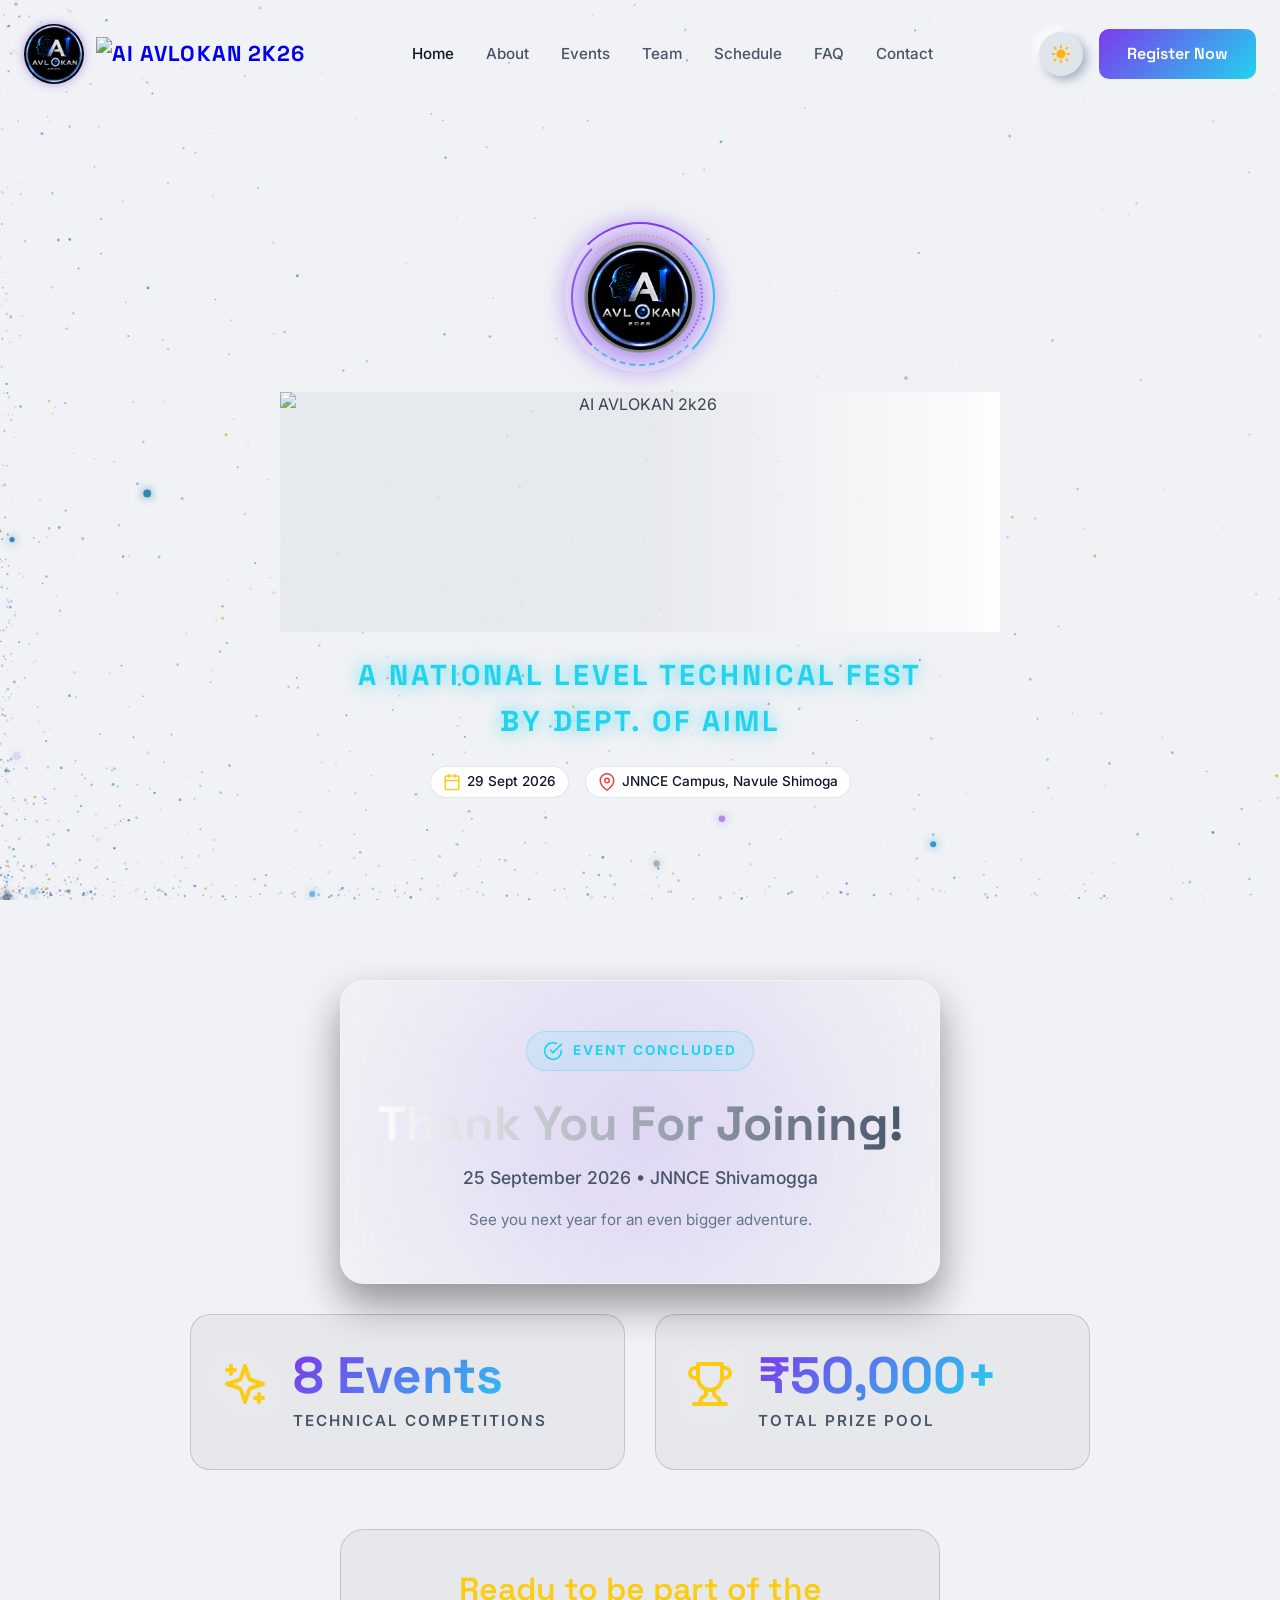
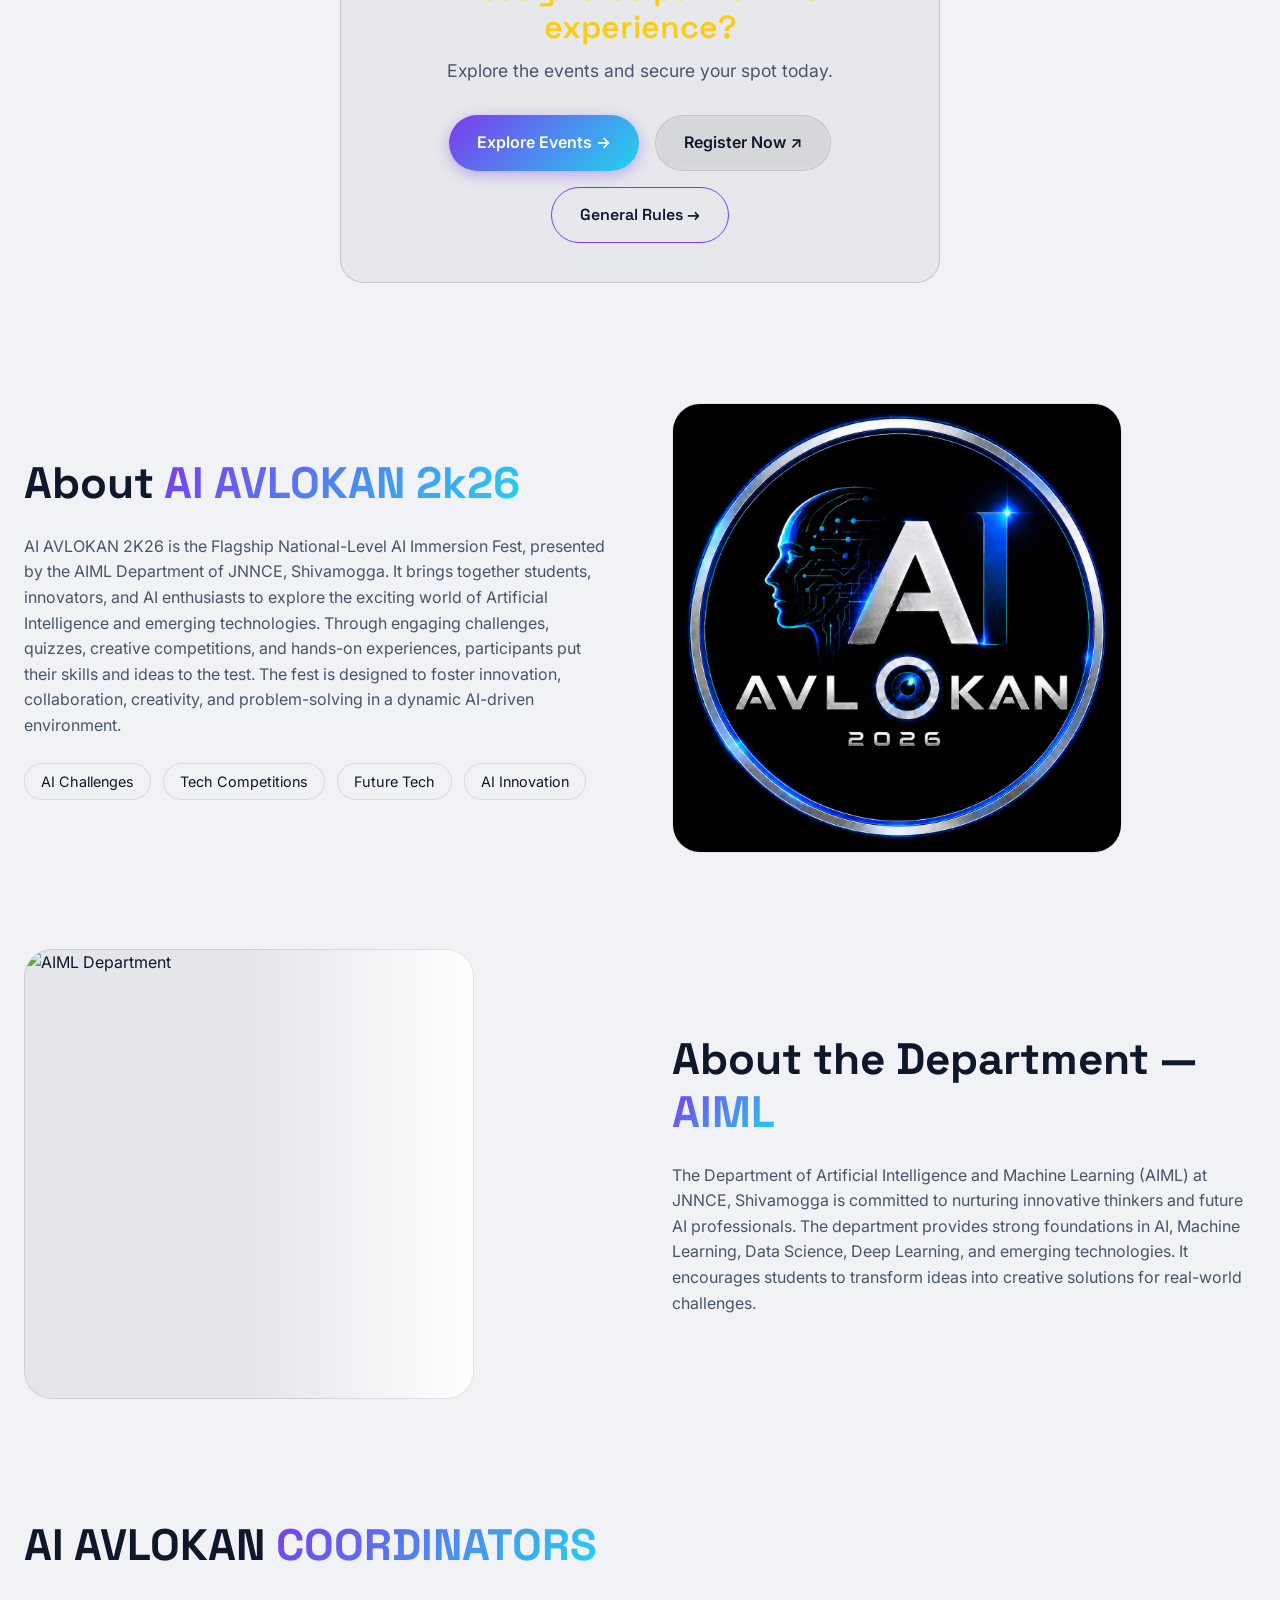
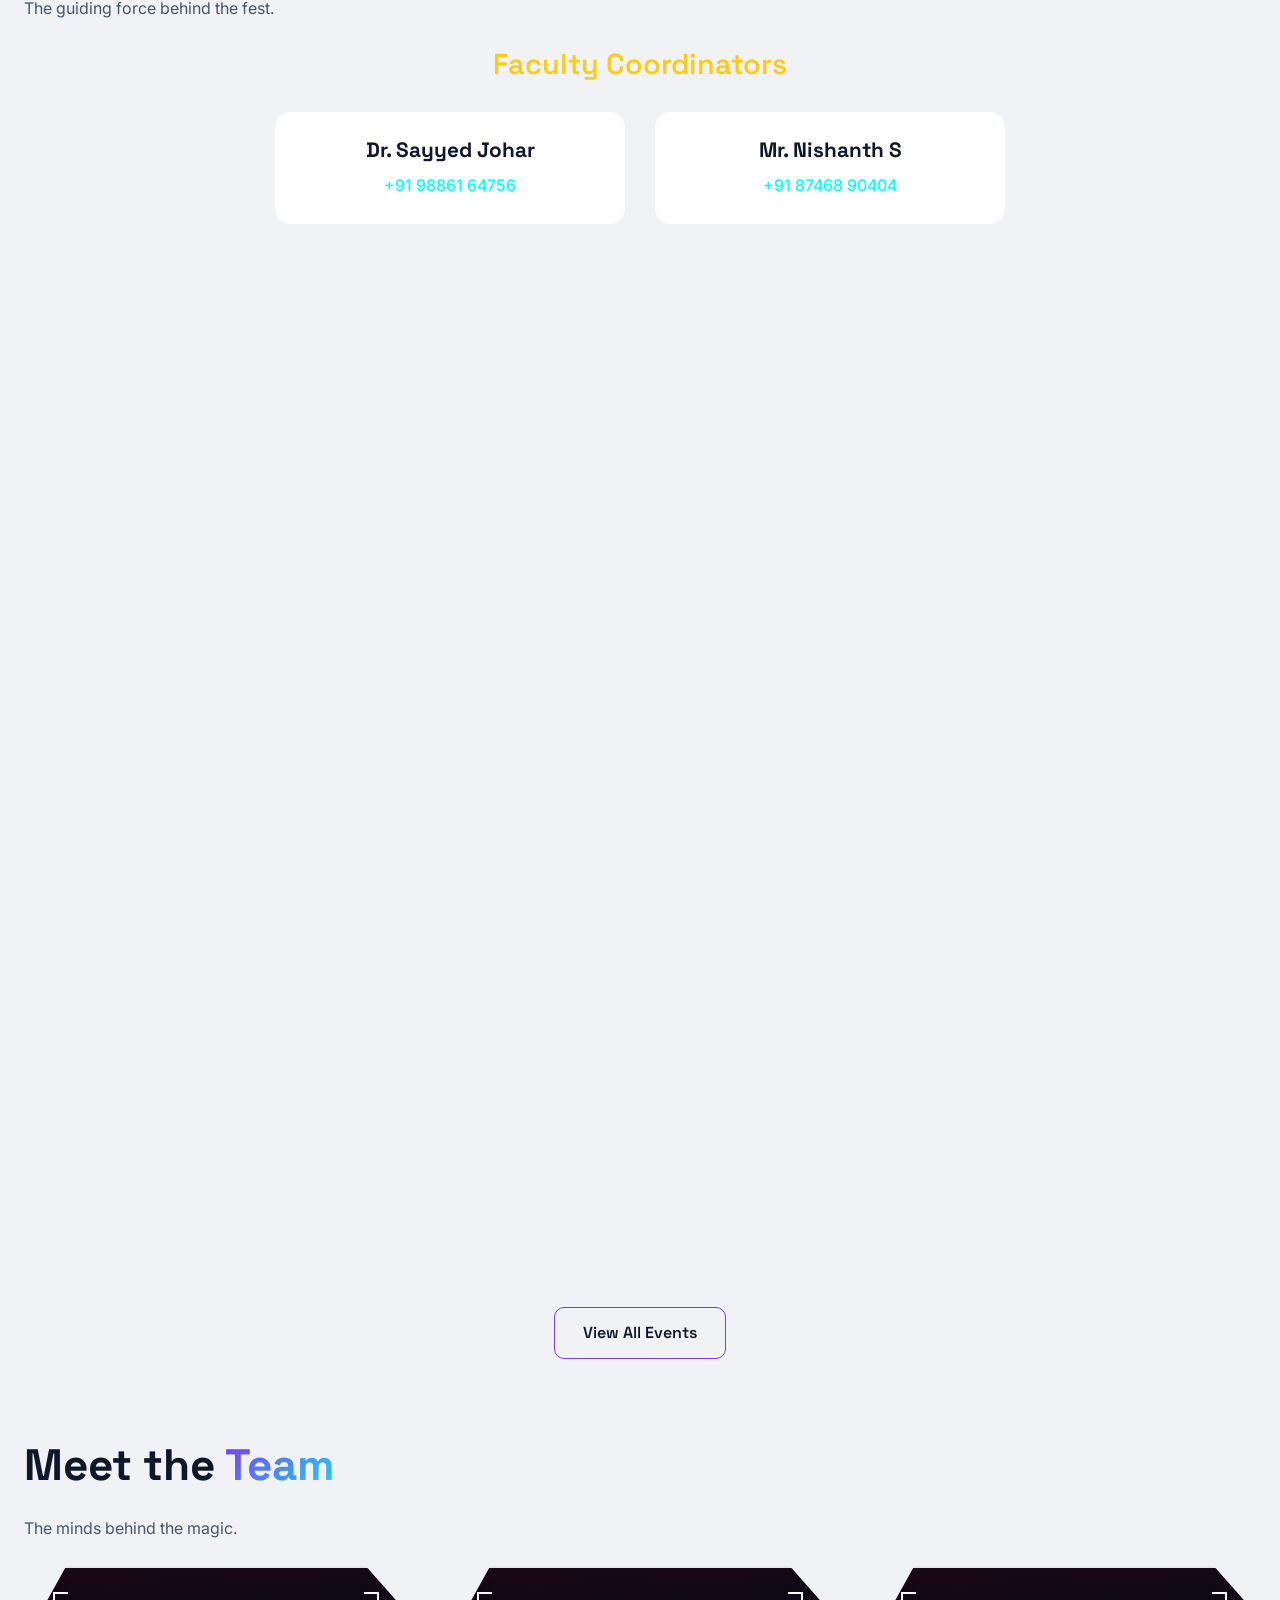
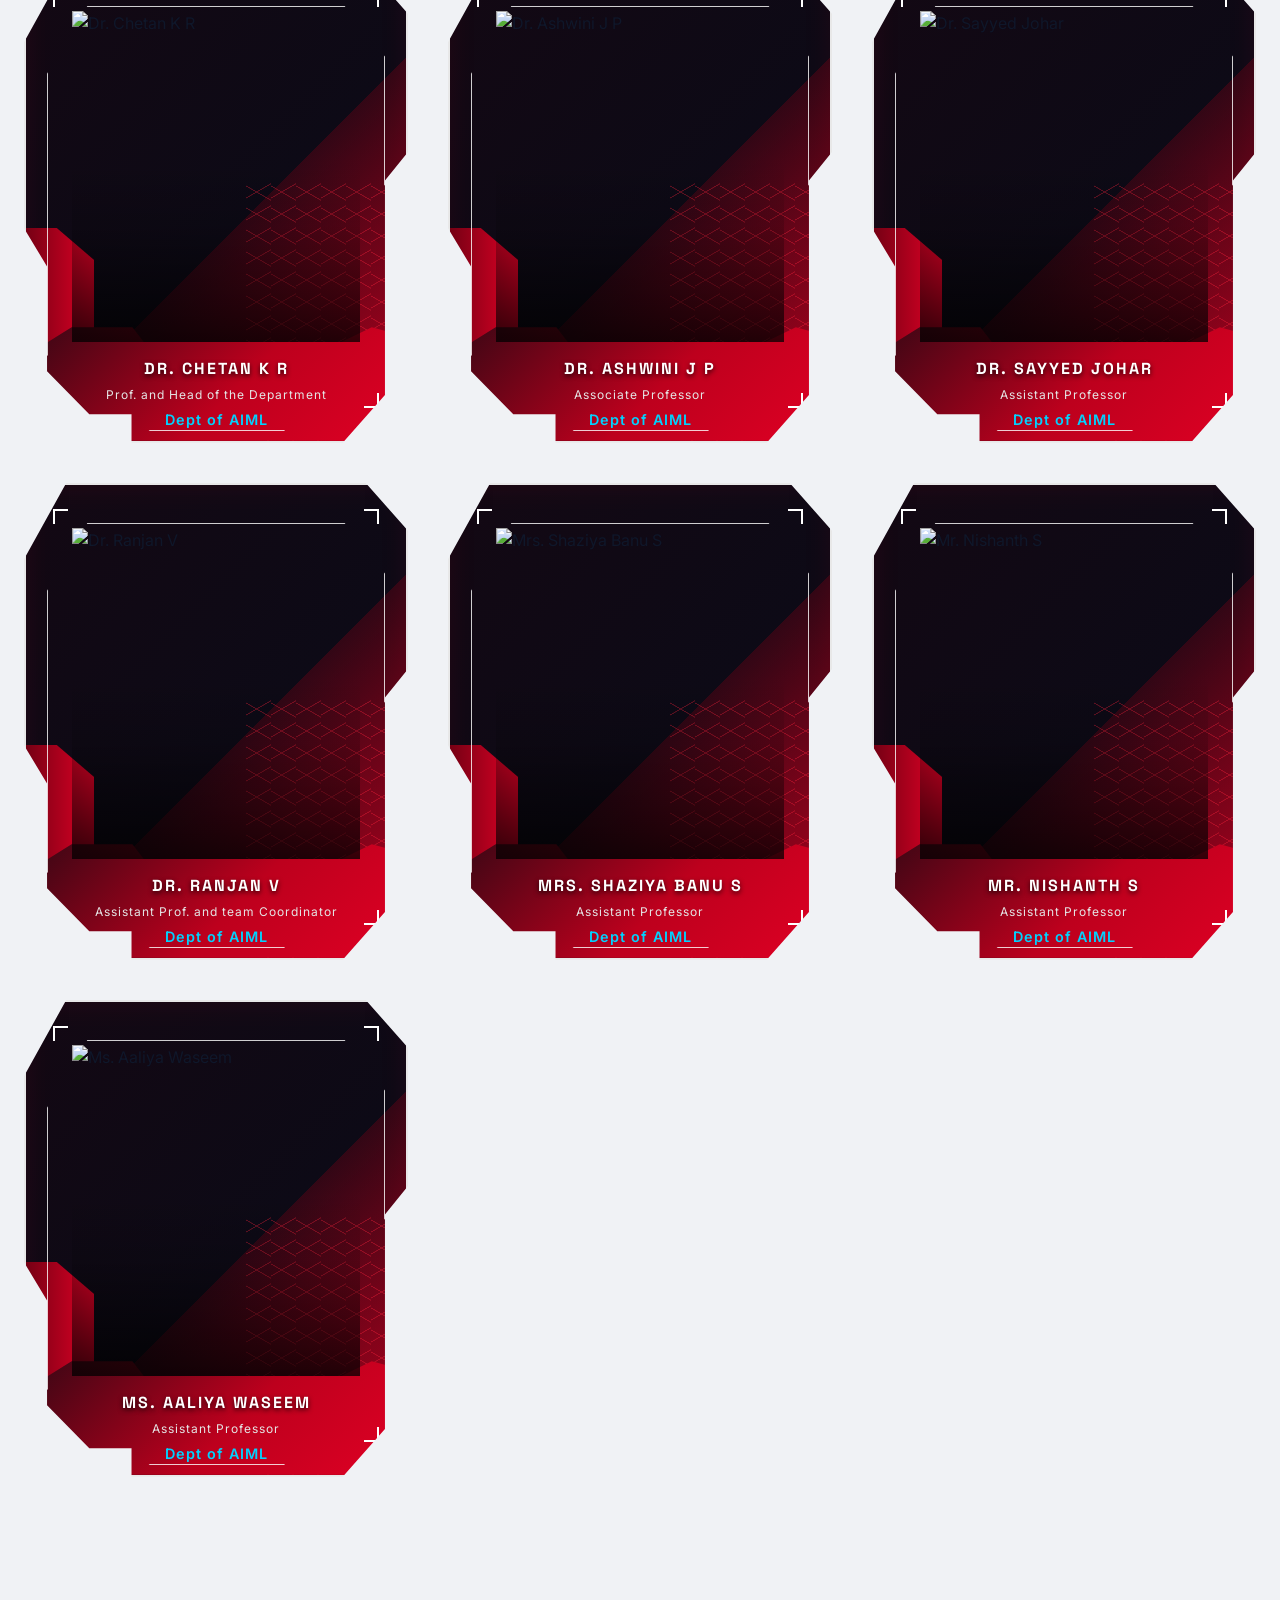
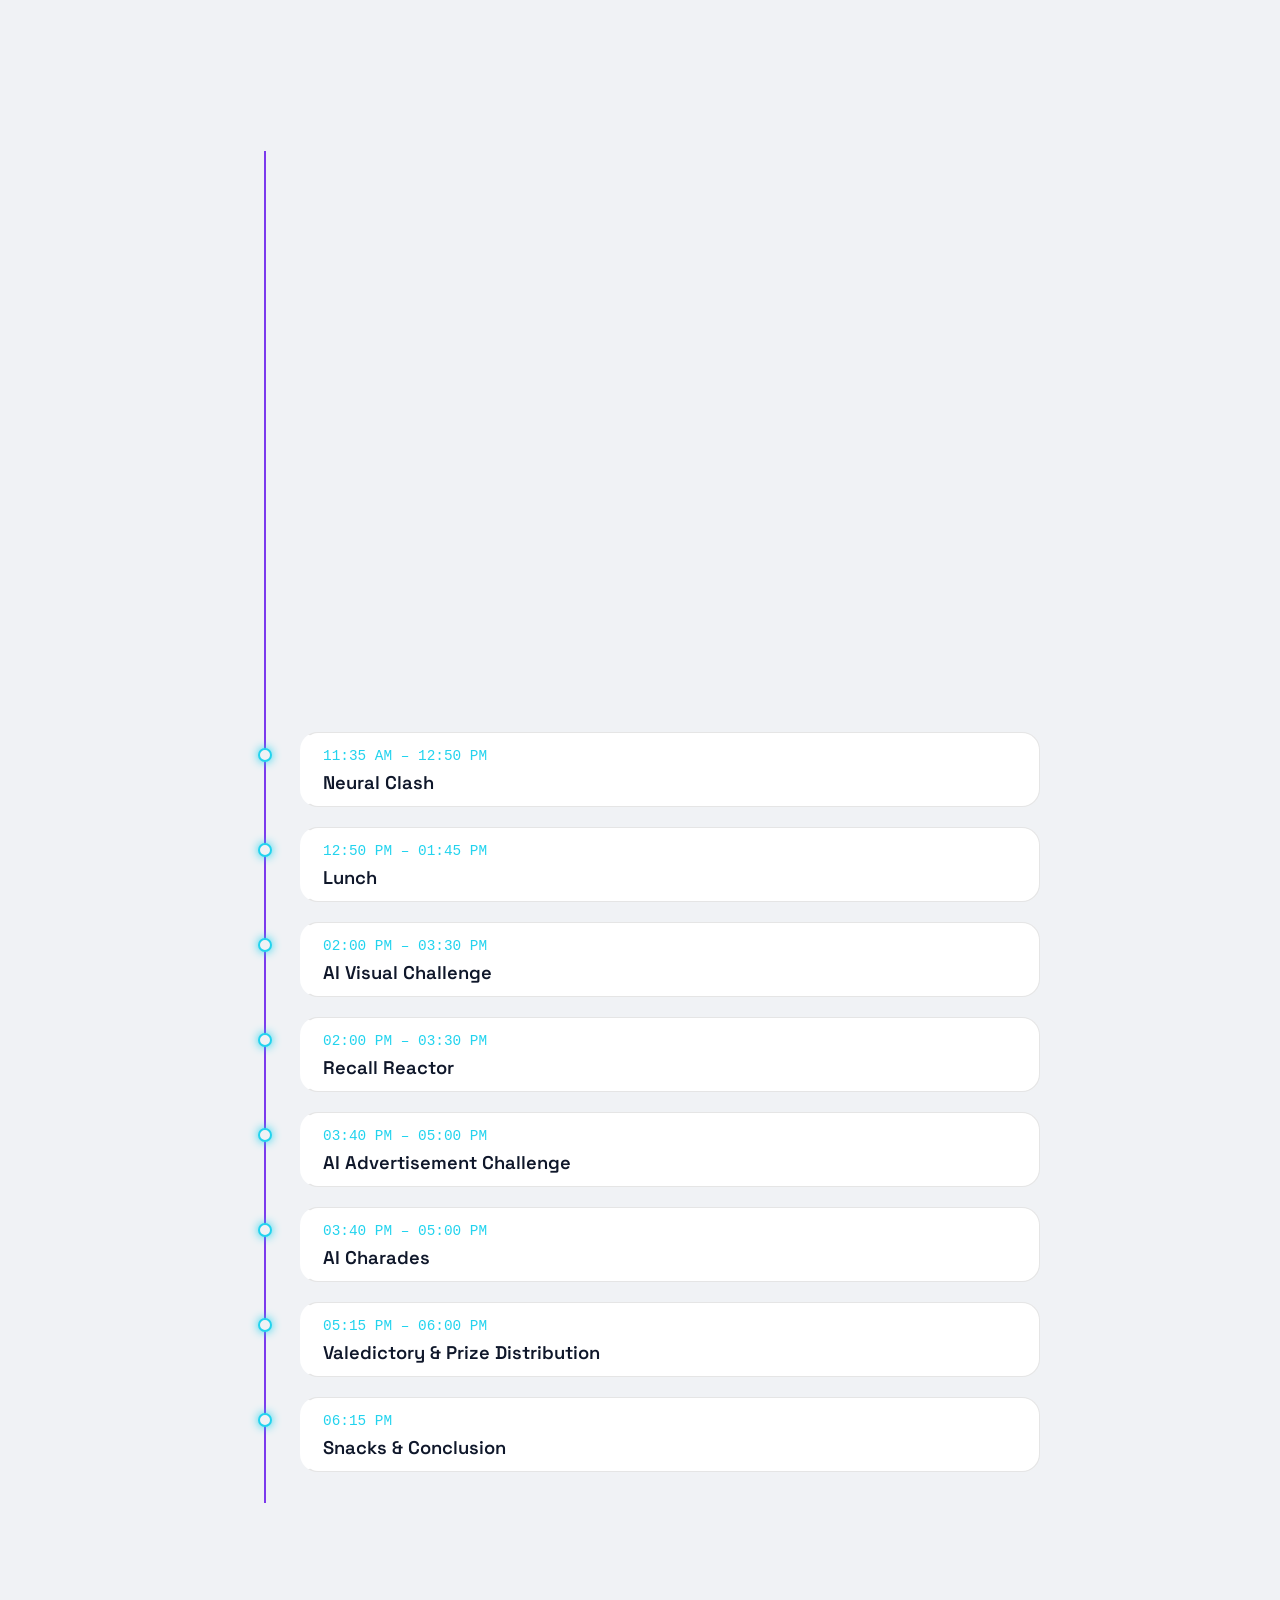
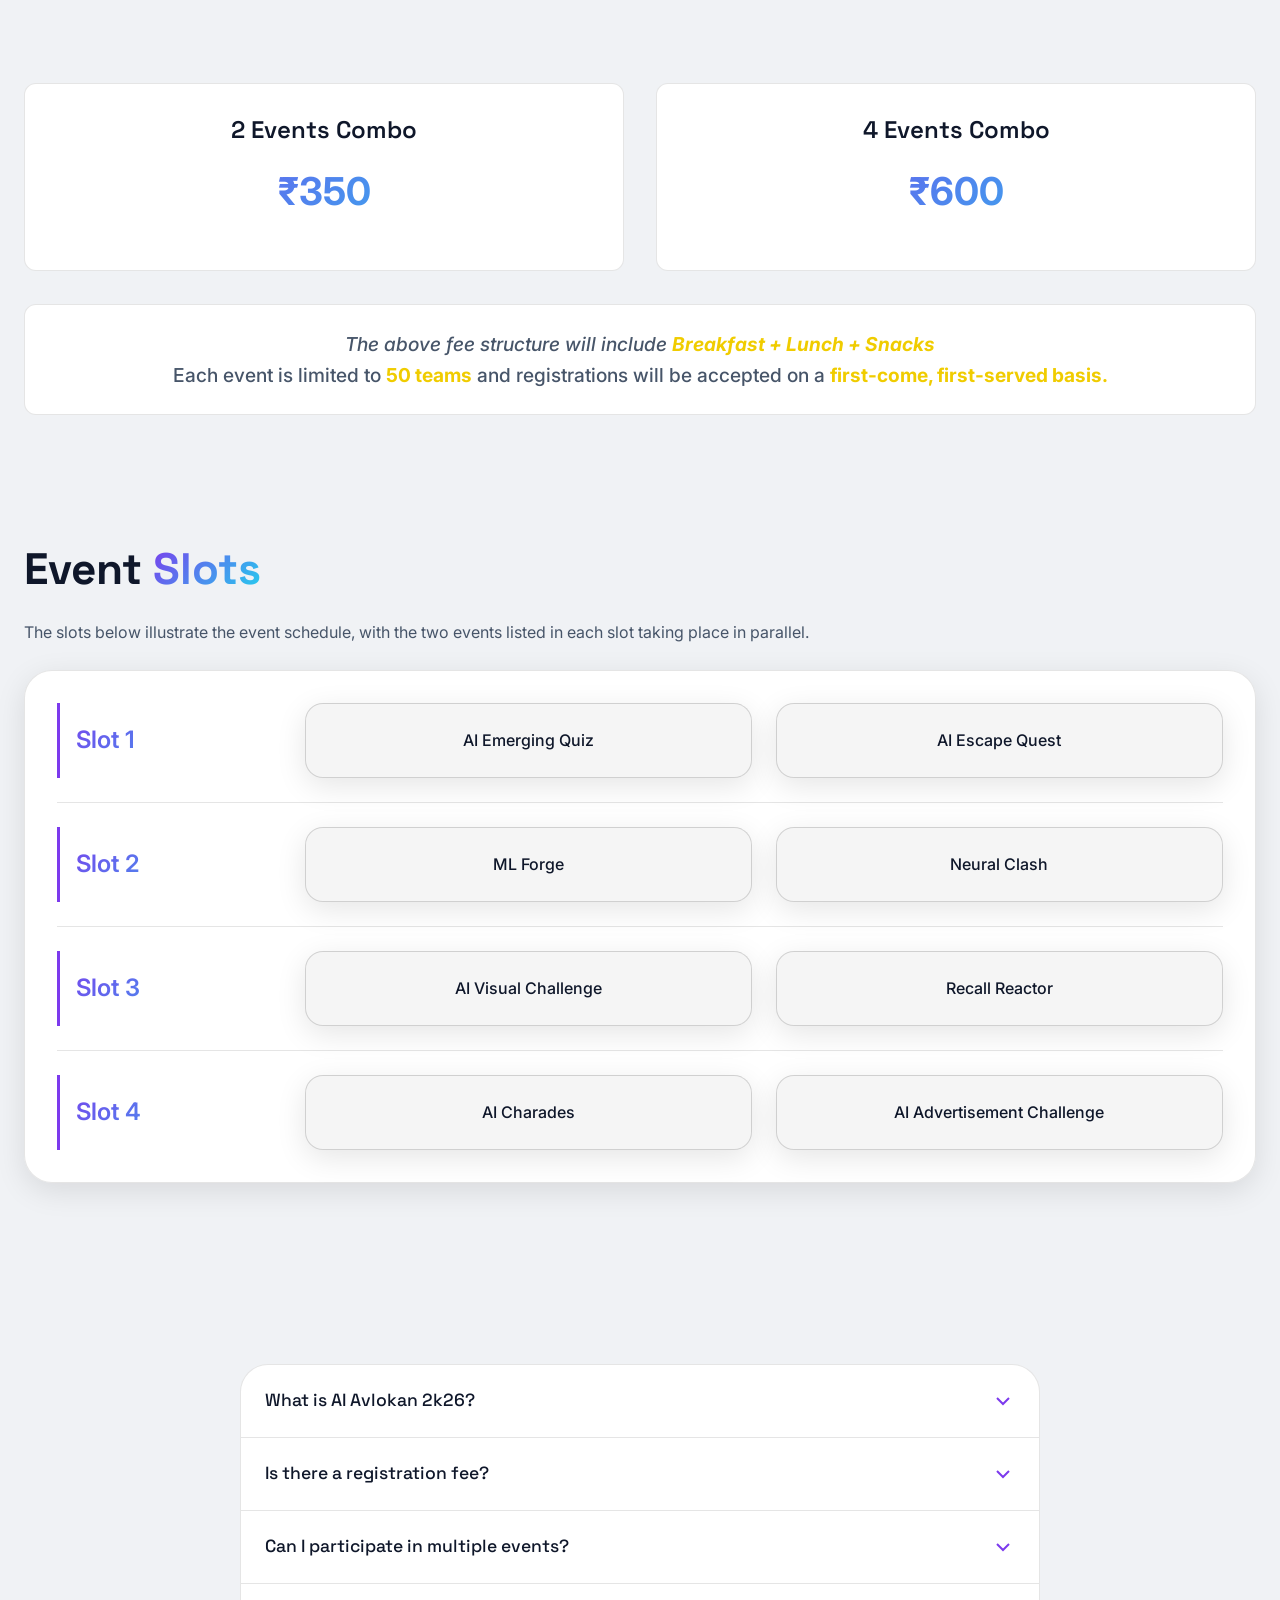
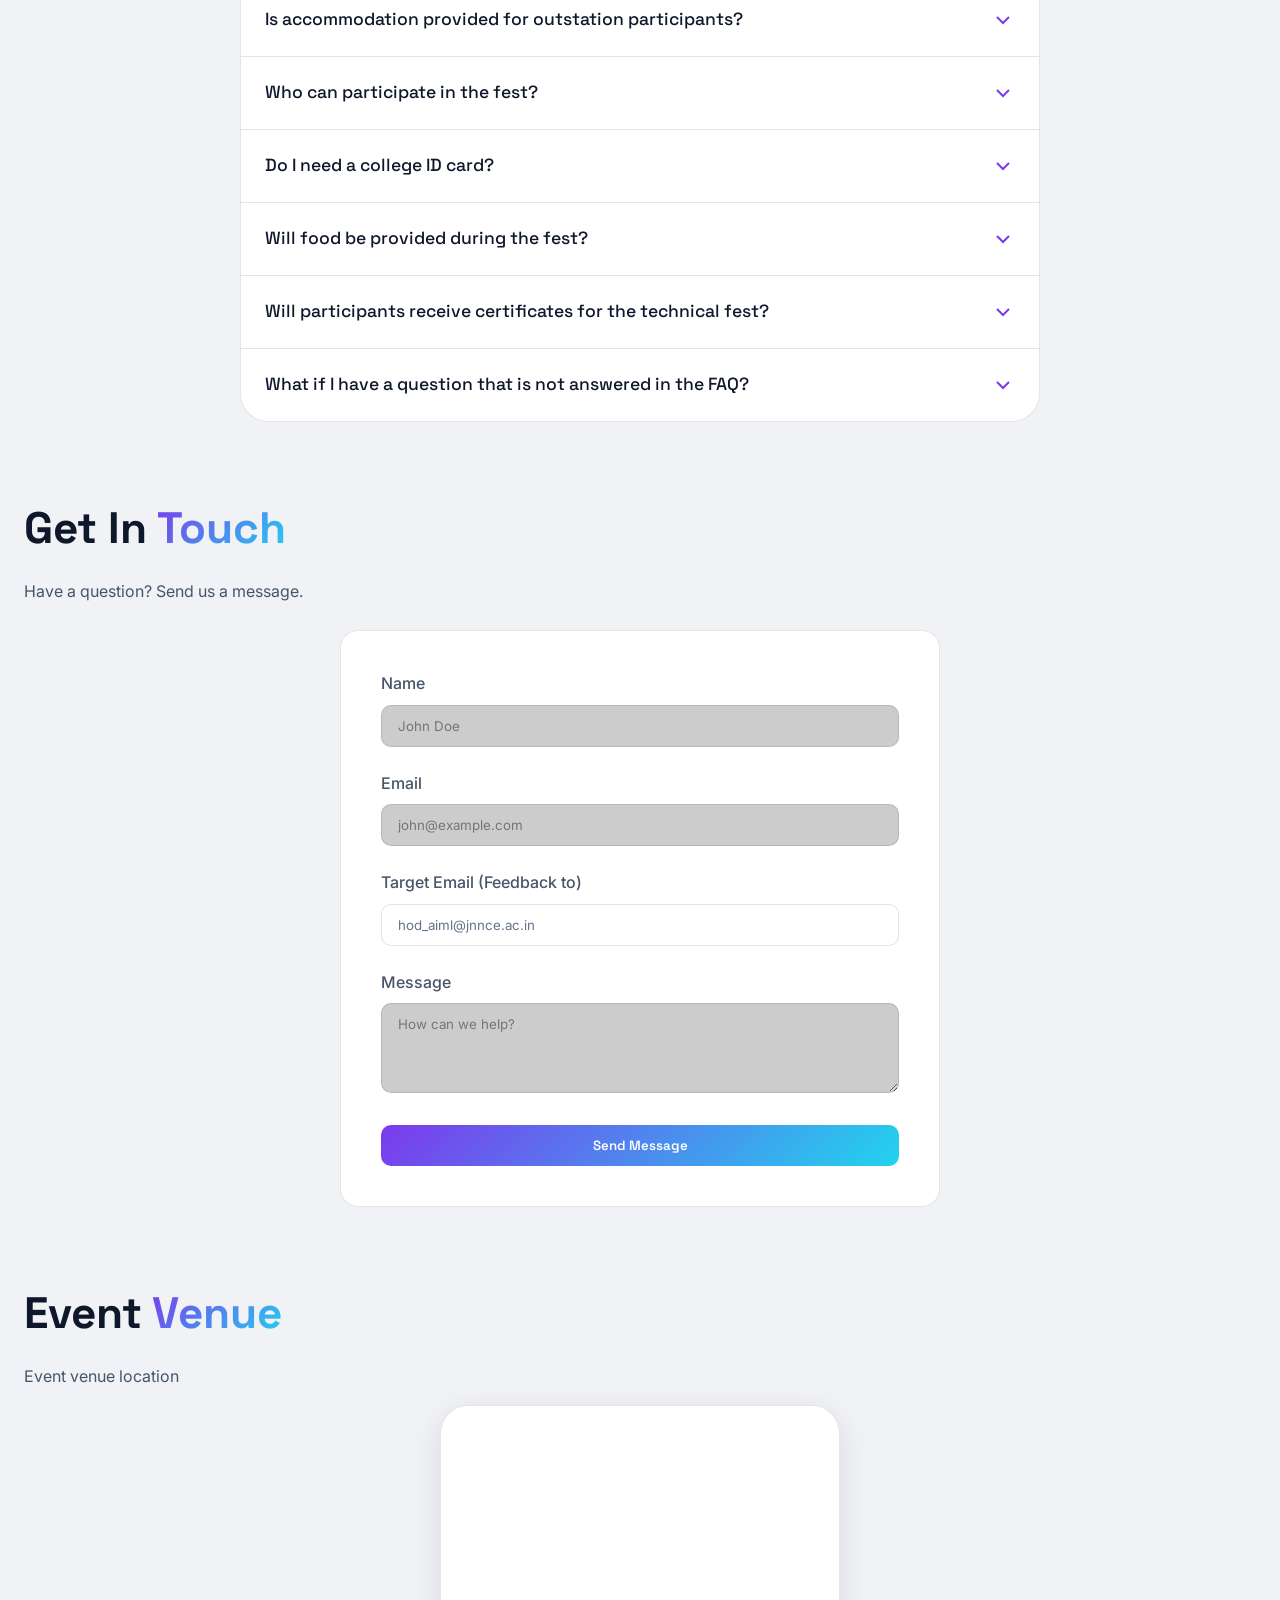
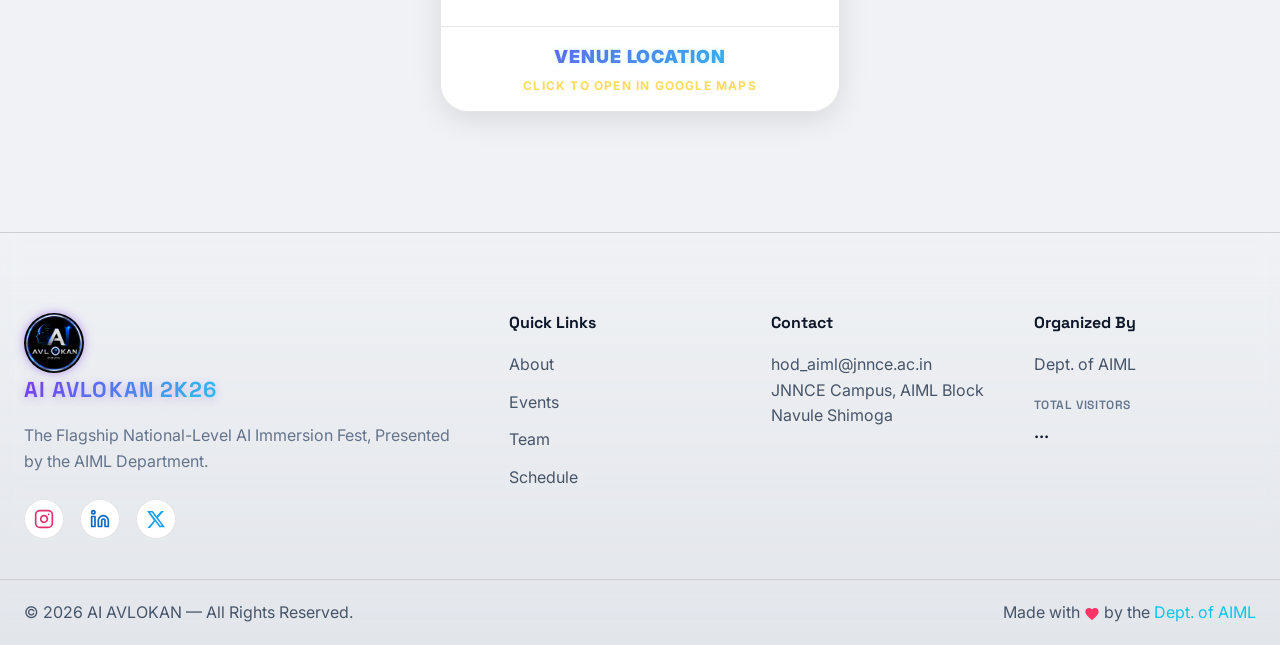
==== commit 7ee6447e: "General rules, Team, event team size, coordinators section update" ====
--- a/index.html
+++ b/index.html
@@ -318,6 +318,44 @@
     </div>
   </section>
 
+  <!-- Coordinators Section -->
+  <section id="coordinators" class="coordinators-section pt-6 pb-6" style="padding: 80px 0;">
+    <div class="container">
+      <div class="section-header reveal">
+        <h2>AI AVLOKAN <span class="gradient-text">COORDINATORS</span></h2>
+        <p style="padding-bottom: 25px;">The guiding force behind the fest.</p>
+      </div>
+
+      <div class="coordinators-category mb-6 reveal">
+        <h3 style="text-align: center; margin-bottom: 30px; font-size: 1.8rem; color: var(--accent-gold);">Faculty Coordinators</h3>
+        <div style="display: flex; flex-wrap: wrap; justify-content: center; gap: 30px;">
+          <div class="glass-panel" style="padding: 25px 30px; text-align: center; border-radius: 16px; min-width: 280px; flex: 1; max-width: 350px; border: 1px solid rgba(255, 255, 255, 0.1);">
+            <h4 style="margin-bottom: 10px; font-size: 1.3rem;">Dr. Sayyed Johar</h4>
+            <p style="color: cyan; font-weight: 500;">+91 98861 64756</p>
+          </div>
+          <div class="glass-panel" style="padding: 25px 30px; text-align: center; border-radius: 16px; min-width: 280px; flex: 1; max-width: 350px; border: 1px solid rgba(255, 255, 255, 0.1);">
+            <h4 style="margin-bottom: 10px; font-size: 1.3rem;">Mr. Nishanth S</h4>
+            <p style="color: cyan; font-weight: 500;">+91 87468 90404</p>
+          </div>
+        </div>
+      </div>
+
+      <div class="coordinators-category reveal mt-5" style="margin-top: 50px;">
+        <h3 style="text-align: center; margin-bottom: 30px; font-size: 1.8rem; color: var(--accent-gold);">Student Coordinators</h3>
+        <div style="display: flex; flex-wrap: wrap; justify-content: center; gap: 30px;">
+          <div class="glass-panel" style="padding: 25px 30px; text-align: center; border-radius: 16px; min-width: 280px; flex: 1; max-width: 350px; border: 1px solid rgba(255, 255, 255, 0.1);">
+            <h4 style="margin-bottom: 10px; font-size: 1.3rem;">Vidhaat Mallappa Chavalagi</h4>
+            <p style="color: cyan; font-weight: 500;">+91 87924 70598</p>
+          </div>
+          <div class="glass-panel" style="padding: 25px 30px; text-align: center; border-radius: 16px; min-width: 280px; flex: 1; max-width: 350px; border: 1px solid rgba(255, 255, 255, 0.1);">
+            <h4 style="margin-bottom: 10px; font-size: 1.3rem;">Anagha C</h4>
+            <p style="color: cyan; font-weight: 500;">+91 70224 43442</p>
+          </div>
+        </div>
+      </div>
+    </div>
+  </section>
+
   <!-- Events Preview Section -->
   <section id="events" class="events-section">
     <div class="container">
